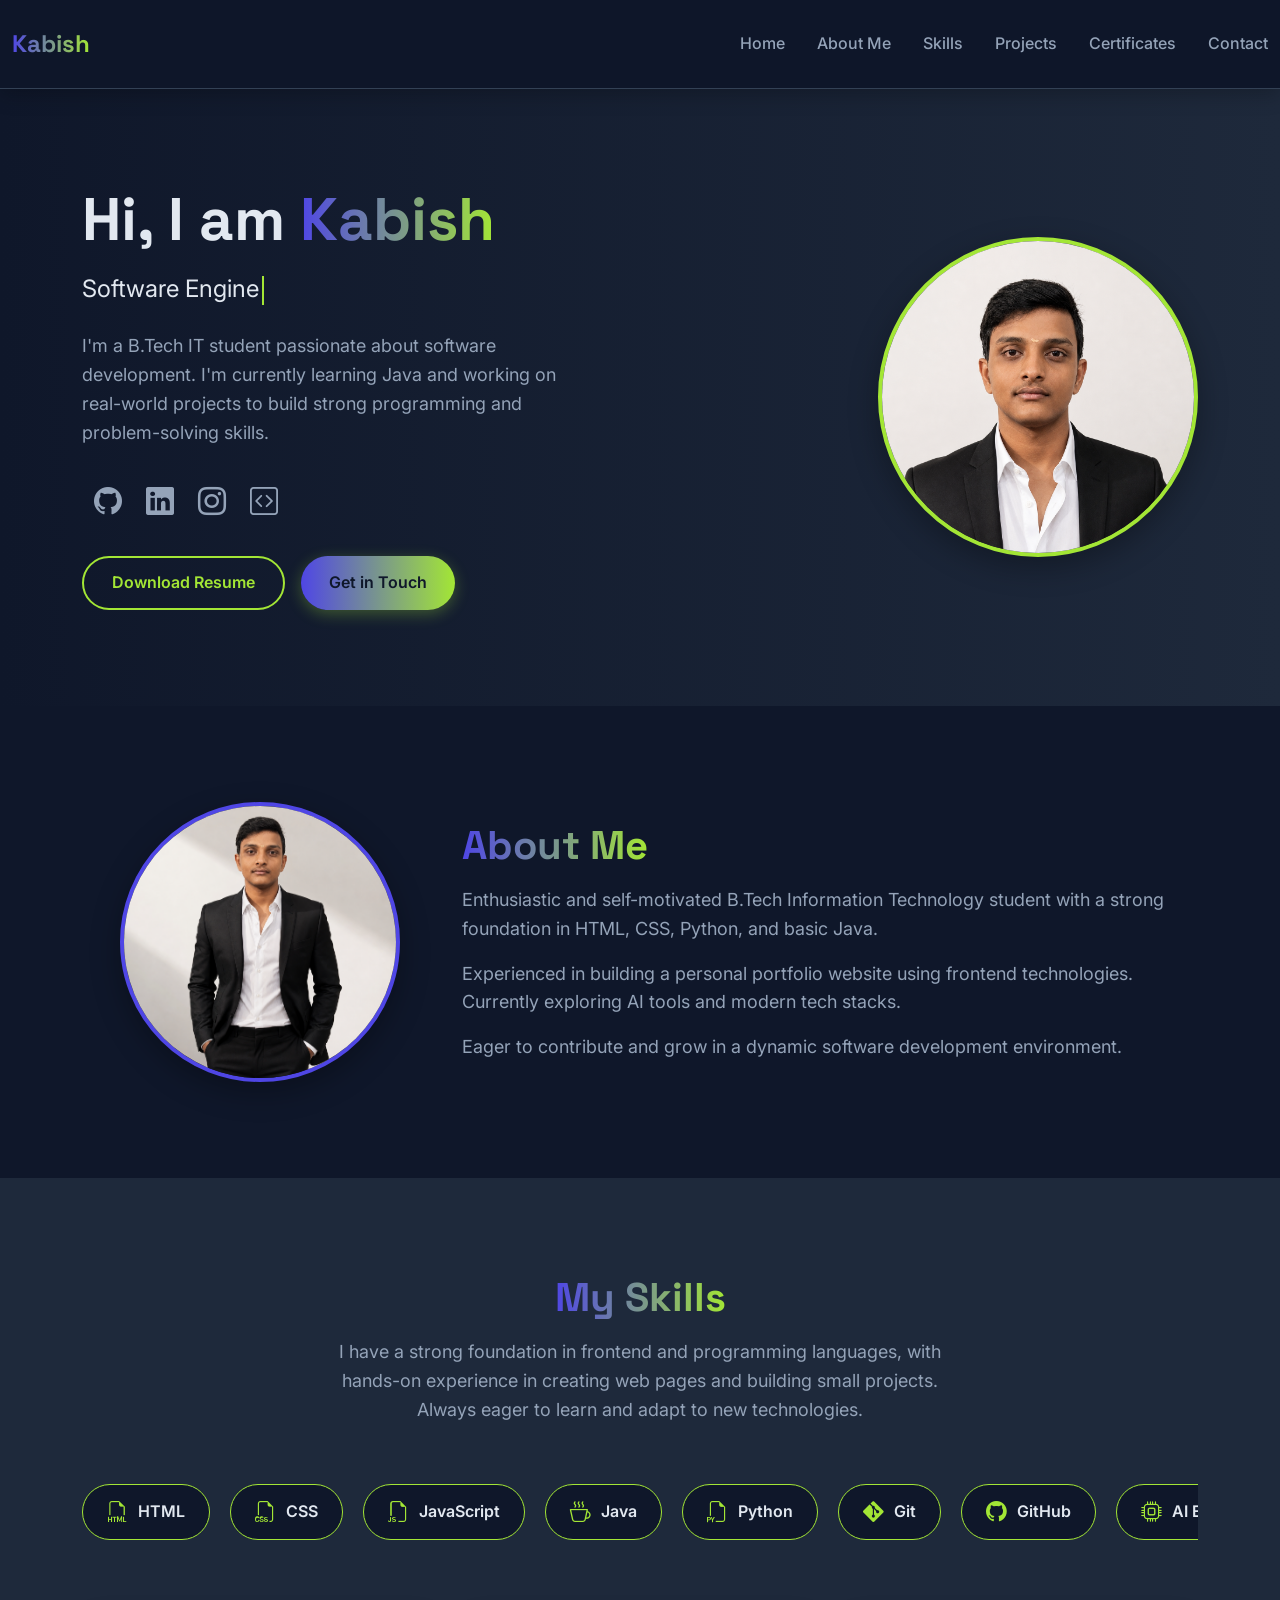
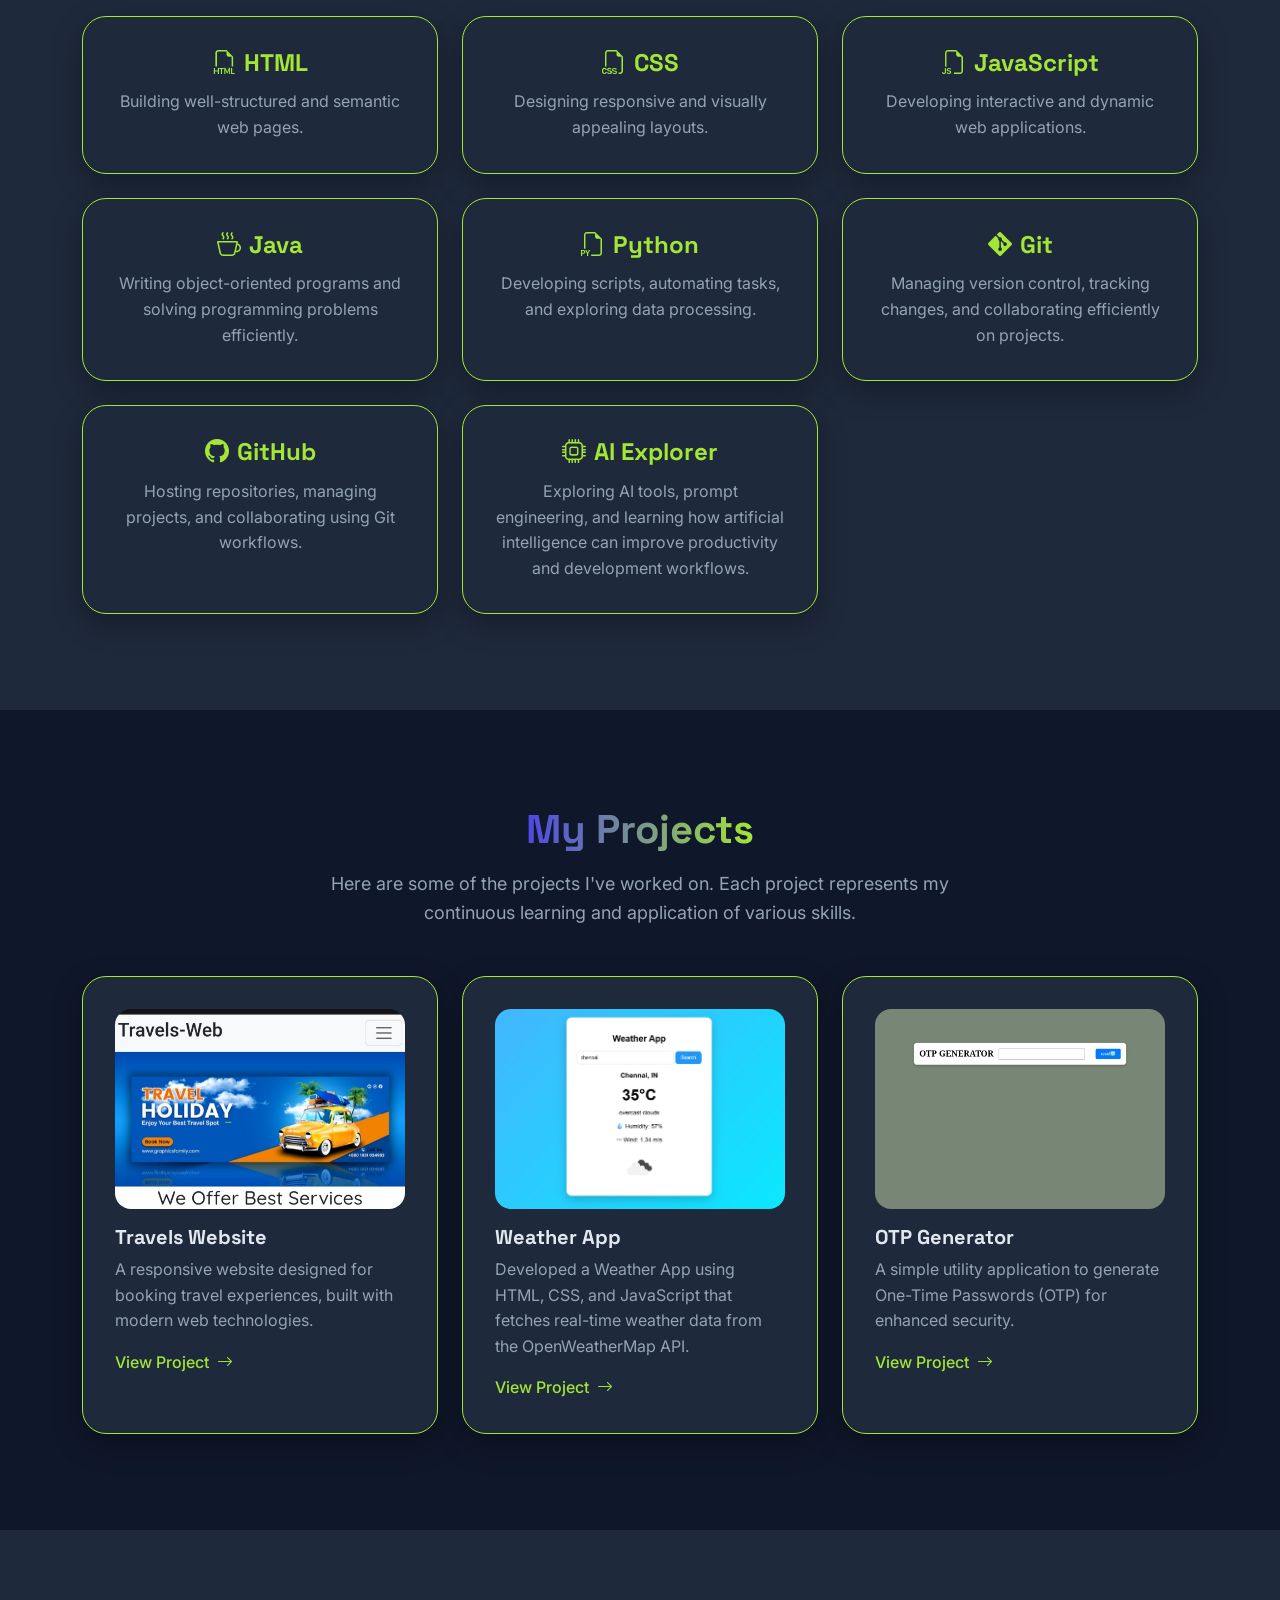
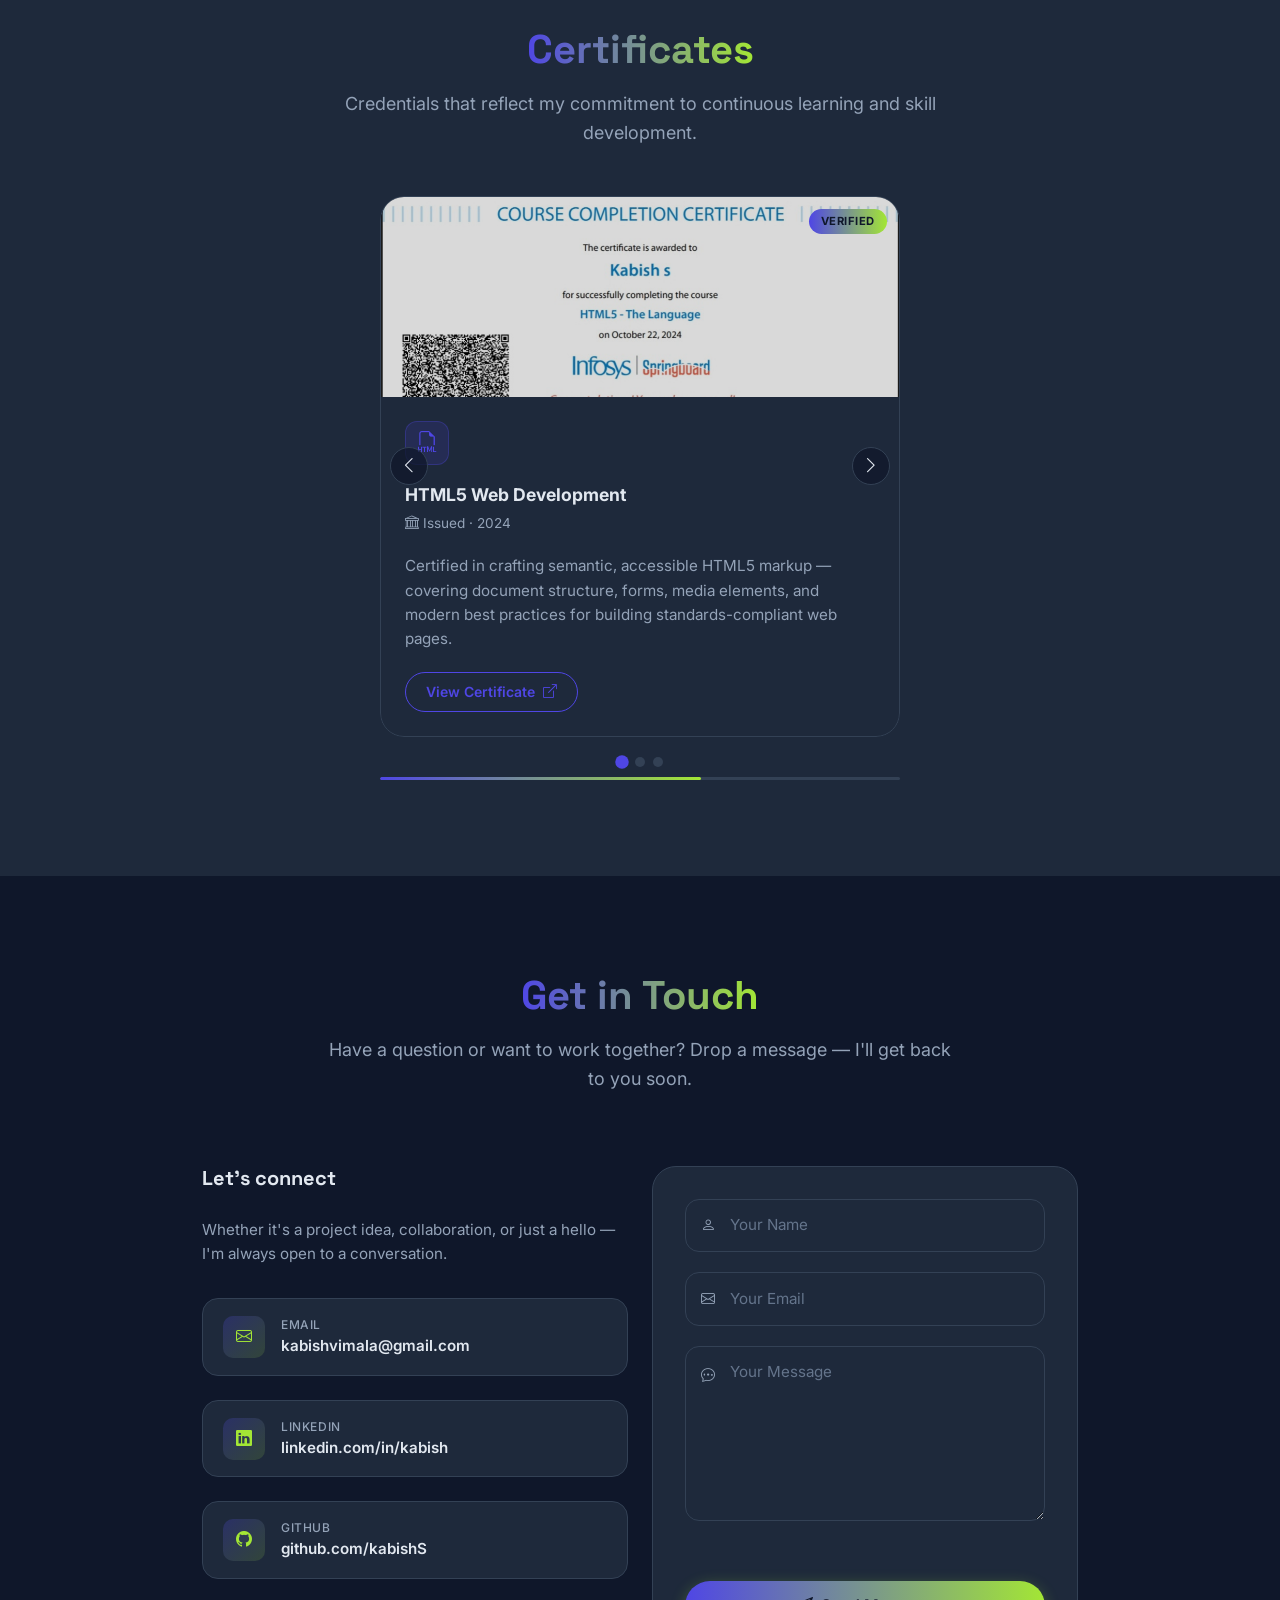
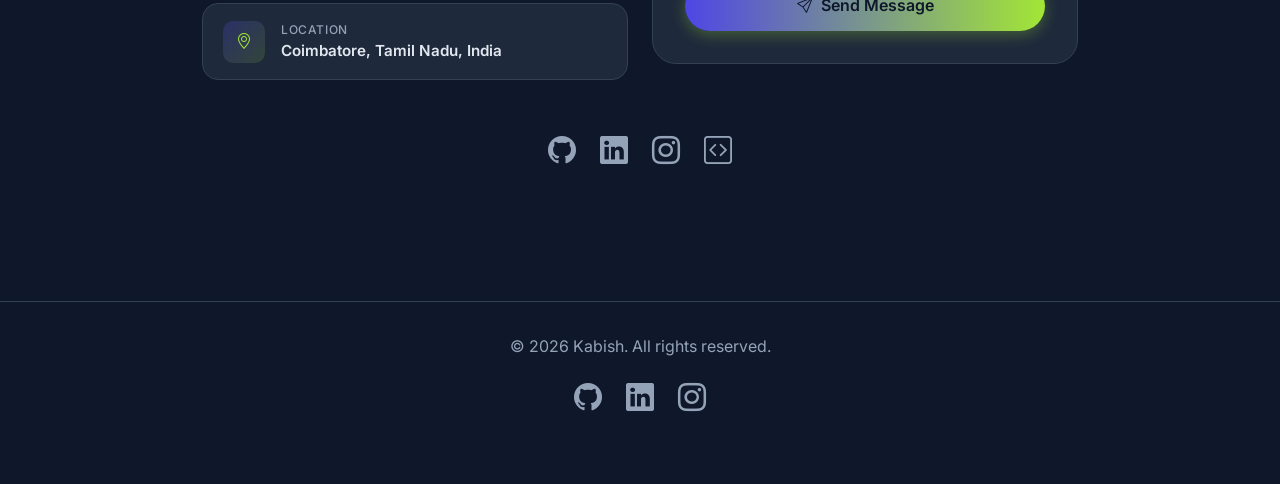
==== index.html @ 68c08d81 "Update fmt.Println message from 'Hello' to 'Goodbye'" ====
<!DOCTYPE html>
<html lang="en">
<head>
    <meta charset="UTF-8">
    <meta name="viewport" content="width=device-width, initial-scale=1.0">
    <link rel="icon" type="image/png" href="images/profileicon.png">

    <!-- Preconnect for performance -->
    <link rel="preconnect" href="https://fonts.googleapis.com">
    <link rel="preconnect" href="https://fonts.gstatic.com" crossorigin>
    <link rel="preconnect" href="https://cdn.jsdelivr.net">

    <title>Kabish S | Java Full Stack Developer | Portfolio</title>

    <meta name="title" content="Kabish S | Java Full Stack Developer | Portfolio">
    <meta name="description" content="Java Full Stack Developer skilled in HTML, CSS, JavaScript, Java, Spring Boot, Python, MySQL, Git, GitHub, AI tools, and Manual Testing. Explore my portfolio, projects, and skills.">
    <meta name="keywords" content="Kabish, Kabish S, Kabish Portfolio, Java Full Stack Developer, Frontend Developer, Java Developer, Spring Boot, Python, HTML, CSS, JavaScript, MySQL, Git, GitHub, Manual Testing, AI Tools, Web Developer, Software Developer, Portfolio, VSB College, B.Tech Information Technology">
    <meta name="author" content="Kabish S">
    <meta name="robots" content="index, follow">
    <meta name="theme-color" content="#0F172A">

    <link rel="canonical" href="https://kabishs.github.io/Kabish/">

    <meta property="og:type" content="website">
    <meta property="og:url" content="https://kabishs.github.io/Kabish/">
    <meta property="og:title" content="Kabish S | Java Full Stack Developer | Portfolio">
    <meta property="og:description" content="Java Full Stack Developer skilled in HTML, CSS, JavaScript, Java, Spring Boot, Python, MySQL, Git, GitHub, AI tools, and Manual Testing. Explore my portfolio, projects, and skills.">
    <meta property="og:site_name" content="Kabish Portfolio">

    <meta name="twitter:card" content="summary_large_image">
    <meta name="twitter:title" content="Kabish S | Java Full Stack Developer | Portfolio">
    <meta name="twitter:description" content="Java Full Stack Developer skilled in HTML, CSS, JavaScript, Java, Spring Boot, Python, MySQL, Git, GitHub, AI tools, and Manual Testing.">

    <script type="application/ld+json">
    {
      "@context": "https://schema.org",
      "@type": "Person",
      "name": "Kabish S",
      "url": "https://kabishs.github.io/Kabish/",
      "jobTitle": "Java Full Stack Developer",
      "description": "Java Full Stack Developer, Frontend Developer, Manual QA Tester and AI Enthusiast.",
      "image": "https://kabishs.github.io/Kabish/images/profileicon.png",
      "sameAs": [
        "https://github.com/kabishS",
        "https://www.linkedin.com/in/kabish/",
        "https://leetcode.com/u/kabish10/",
        "https://www.instagram.com/itz._.kabish"
      ]
    }
    </script>

    <!-- Bootstrap CSS (grid + utilities only, no JS bundle needed) -->
    <link href="https://cdn.jsdelivr.net/npm/bootstrap@5.3.8/dist/css/bootstrap.min.css" rel="stylesheet">
    <!-- Bootstrap Icons: non-blocking, icons aren't needed for first paint -->
    <link rel="stylesheet" href="https://cdn.jsdelivr.net/npm/bootstrap-icons@1.11.3/font/bootstrap-icons.min.css"
          media="print" onload="this.media='all'">
    <noscript>
        <link rel="stylesheet" href="https://cdn.jsdelivr.net/npm/bootstrap-icons@1.11.3/font/bootstrap-icons.min.css">
    </noscript>
    <!-- Site styles (loaded first, before fonts, so layout/paint isn't blocked on font CSS) -->
    <link rel="stylesheet" href="CSS/style.css">

    <!-- Fonts: loaded non-blocking. The stylesheet downloads in the
         background (media="print" makes browsers treat it as low priority
         and non-render-blocking) then swaps to "all" once loaded. -->
    <link rel="stylesheet"
          href="https://fonts.googleapis.com/css2?family=Inter:wght@300;400;500;600;700&family=Space+Grotesk:wght@400;500;700&display=swap"
          media="print" onload="this.media='all'">
    <noscript>
        <link rel="stylesheet" href="https://fonts.googleapis.com/css2?family=Inter:wght@300;400;500;600;700&family=Space+Grotesk:wght@400;500;700&display=swap">
    </noscript>
</head>
<body class="scroll-smooth">
    <a href="#main-content" class="skip-link">Skip to main content</a>

    <div class="triangle-bg" aria-hidden="true">
        <svg class="tri" style="left:5%;width:14px;animation-duration:7s;animation-delay:0s"     viewBox="0 0 14 12"><polygon points="7,0 14,12 0,12" fill="#4F46E5"/></svg>
        <svg class="tri" style="left:12%;width:10px;animation-duration:9s;animation-delay:1.2s"  viewBox="0 0 14 12"><polygon points="7,0 14,12 0,12" fill="#A3E635"/></svg>
        <svg class="tri" style="left:22%;width:12px;animation-duration:6.5s;animation-delay:0.5s" viewBox="0 0 14 12"><polygon points="7,0 14,12 0,12" fill="#4F46E5"/></svg>
        <svg class="tri" style="left:35%;width:8px;animation-duration:8s;animation-delay:2s"     viewBox="0 0 14 12"><polygon points="7,0 14,12 0,12" fill="#A3E635"/></svg>
        <svg class="tri" style="left:48%;width:14px;animation-duration:7.5s;animation-delay:3.5s" viewBox="0 0 14 12"><polygon points="7,0 14,12 0,12" fill="#818CF8"/></svg>
        <svg class="tri" style="left:58%;width:10px;animation-duration:10s;animation-delay:0.8s"  viewBox="0 0 14 12"><polygon points="7,0 14,12 0,12" fill="#A3E635"/></svg>
        <svg class="tri" style="left:68%;width:8px;animation-duration:6s;animation-delay:1.8s"   viewBox="0 0 14 12"><polygon points="7,0 14,12 0,12" fill="#4F46E5"/></svg>
        <svg class="tri" style="left:78%;width:12px;animation-duration:8.5s;animation-delay:2.5s" viewBox="0 0 14 12"><polygon points="7,0 14,12 0,12" fill="#84CC16"/></svg>
        <svg class="tri" style="left:88%;width:9px;animation-duration:7.2s;animation-delay:4s"   viewBox="0 0 14 12"><polygon points="7,0 14,12 0,12" fill="#4F46E5"/></svg>
        <svg class="tri" style="left:95%;width:11px;animation-duration:9.5s;animation-delay:1s"  viewBox="0 0 14 12"><polygon points="7,0 14,12 0,12" fill="#A3E635"/></svg>
    </div>

    <!-- Header / Navbar -->
    <header class="site-header">
        <nav class="navbar navbar-expand-md" aria-label="Main navigation">
            <div class="container nav-container">
                <a href="#hero" class="navbar-brand gradient-text" aria-label="Home - Creative Portfolio">Kabish</a>

                <button id="mobile-menu-button" class="nav-toggle" type="button" aria-label="Open navigation menu" aria-expanded="false" aria-controls="main-nav">
                    <span class="nav-toggle-bar"></span>
                    <span class="nav-toggle-bar"></span>
                    <span class="nav-toggle-bar"></span>
                </button>

                <button id="mobile-menu-close" class="nav-close" type="button" aria-label="Close navigation menu" aria-controls="main-nav">&times;</button>

                <ul id="main-nav" class="nav-list">
                    <li><a href="#hero"         class="nav-link">Home</a></li>
                    <li><a href="#about"        class="nav-link">About Me</a></li>
                    <li><a href="#skills"       class="nav-link">Skills</a></li>
                    <li><a href="#work"         class="nav-link">Projects</a></li>
                    <li><a href="#certificates" class="nav-link">Certificates</a></li>
                    <li><a href="#contact"      class="nav-link">Contact</a></li>
                </ul>
            </div>
        </nav>
    </header>

    <main id="main-content">

        <!-- Hero Section -->
        <section id="hero" class="hero-section">
            <div class="container">
                <div class="row align-items-center gy-5">
                    <div class="col-12 col-md-6 text-center text-md-start fade-in">
                        <h1 class="hero-title">
                            Hi, I am <span class="gradient-text">Kabish</span>
                        </h1>
                        <p class="hero-role">
                            <span id="role-text"></span><span class="typewriter-cursor"></span>
                        </p>
                        <p class="hero-desc">
                            I'm a B.Tech IT student passionate about software development. I'm currently learning Java and working on real-world projects to build strong programming and problem-solving skills.
                        </p>
                        <div class="hero-social-icons justify-content-center justify-content-md-start">
                            <a href="https://github.com/kabishS"              target="_blank" rel="noopener" aria-label="GitHub Profile"    class="social-icon"><i class="bi bi-github"></i></a>
                            <a href="https://www.linkedin.com/in/kabish/"    target="_blank" rel="noopener" aria-label="LinkedIn Profile"  class="social-icon"><i class="bi bi-linkedin"></i></a>
                            <a href="https://www.instagram.com/itz._.kabish"  target="_blank" rel="noopener" aria-label="Instagram Profile" class="social-icon"><i class="bi bi-instagram"></i></a>
                            <a href="https://leetcode.com/u/kabish10/"        target="_blank" rel="noopener" aria-label="LeetCode Profile"  class="social-icon"><i class="bi bi-code-square"></i></a>
                        </div>
                        <div class="hero-cta-row justify-content-center justify-content-md-start">
                            <a href="./pdf/Kabish_Resume.pdf" download class="btn-secondary">Download Resume</a>
                            <a href="#contact" class="btn-primary">Get in Touch</a>
                        </div>
                    </div>
                    <div class="col-12 col-md-6 d-flex justify-content-center justify-content-md-end fade-in">
                        <img src="images/kabish.png" alt="Kabish Software Developer" width="320" height="320" class="hero-img">
                    </div>
                </div>
            </div>
        </section>

        <!-- About Me Section -->
        <section id="about" class="section-block bg-primary-bg">
            <div class="container">
                <div class="row align-items-center gy-5">
                    <div class="col-12 col-md-4 d-flex justify-content-center fade-in">
                        <img src="images/kabishphoto.png" alt="Kabish - About Me" width="280" height="280" loading="lazy" class="about-img">
                    </div>
                    <div class="col-12 col-md-8 text-center text-md-start fade-in">
                        <h2 class="section-title gradient-text">About Me</h2>
                        <p class="body-text">
                            Enthusiastic and self-motivated B.Tech Information Technology student with a strong foundation in HTML, CSS, Python, and basic Java.
                        </p>
                        <p class="body-text">
                            Experienced in building a personal portfolio website using frontend technologies. Currently exploring AI tools and modern tech stacks.
                        </p>
                        <p class="body-text mb-0">
                            Eager to contribute and grow in a dynamic software development environment.
                        </p>
                    </div>
                </div>
            </div>
        </section>

        <!-- Skills Section -->
        <section id="skills" class="section-block bg-secondary-bg overflow-hidden">
            <div class="container text-center">
                <h2 class="section-title gradient-text fade-in">My Skills</h2>
                <p class="section-lead fade-in">
                    I have a strong foundation in frontend and programming languages, with hands-on experience in creating web pages and building small projects. Always eager to learn and adapt to new technologies.
                </p>

                <!-- Marquee -->
                <div class="marquee-wrap fade-in">
                    <div class="marquee-inner">
                        <div class="skill-pill"><i class="bi bi-filetype-html"></i><span>HTML</span></div>
                        <div class="skill-pill"><i class="bi bi-filetype-css"></i><span>CSS</span></div>
                        <div class="skill-pill"><i class="bi bi-filetype-js"></i><span>JavaScript</span></div>
                        <div class="skill-pill"><i class="bi bi-cup-hot"></i><span>Java</span></div>
                        <div class="skill-pill"><i class="bi bi-filetype-py"></i><span>Python</span></div>
                        <div class="skill-pill"><i class="bi bi-git"></i><span>Git</span></div>
                        <div class="skill-pill"><i class="bi bi-github"></i><span>GitHub</span></div>
                        <div class="skill-pill"><i class="bi bi-cpu"></i><span>AI Explorer</span></div>
                        <div class="skill-pill"><i class="bi bi-filetype-html"></i><span>HTML</span></div>
                        <div class="skill-pill"><i class="bi bi-filetype-css"></i><span>CSS</span></div>
                        <div class="skill-pill"><i class="bi bi-filetype-js"></i><span>JavaScript</span></div>
                        <div class="skill-pill"><i class="bi bi-cup-hot"></i><span>Java</span></div>
                        <div class="skill-pill"><i class="bi bi-filetype-py"></i><span>Python</span></div>
                        <div class="skill-pill"><i class="bi bi-git"></i><span>Git</span></div>
                        <div class="skill-pill"><i class="bi bi-github"></i><span>GitHub</span></div>
                        <div class="skill-pill"><i class="bi bi-cpu"></i><span>AI Explorer</span></div>
                    </div>
                </div>

                <!-- Skill Cards Grid -->
                <div class="row g-4">
                    <div class="col-12 col-md-6 col-lg-4 fade-in">
                        <div class="card-block">
                            <h3 class="card-title"><i class="bi bi-filetype-html me-2"></i>HTML</h3>
                            <p class="card-text">Building well-structured and semantic web pages.</p>
                        </div>
                    </div>
                    <div class="col-12 col-md-6 col-lg-4 fade-in">
                        <div class="card-block">
                            <h3 class="card-title"><i class="bi bi-filetype-css me-2"></i>CSS</h3>
                            <p class="card-text">Designing responsive and visually appealing layouts.</p>
                        </div>
                    </div>
                    <div class="col-12 col-md-6 col-lg-4 fade-in">
                        <div class="card-block">
                            <h3 class="card-title"><i class="bi bi-filetype-js me-2"></i>JavaScript</h3>
                            <p class="card-text">Developing interactive and dynamic web applications.</p>
                        </div>
                    </div>
                    <div class="col-12 col-md-6 col-lg-4 fade-in">
                        <div class="card-block">
                            <h3 class="card-title"><i class="bi bi-cup-hot me-2"></i>Java</h3>
                            <p class="card-text">Writing object-oriented programs and solving programming problems efficiently.</p>
                        </div>
                    </div>
                    <div class="col-12 col-md-6 col-lg-4 fade-in">
                        <div class="card-block">
                            <h3 class="card-title"><i class="bi bi-filetype-py me-2"></i>Python</h3>
                            <p class="card-text">Developing scripts, automating tasks, and exploring data processing.</p>
                        </div>
                    </div>
                    <div class="col-12 col-md-6 col-lg-4 fade-in">
                        <div class="card-block">
                            <h3 class="card-title"><i class="bi bi-git me-2"></i>Git</h3>
                            <p class="card-text">Managing version control, tracking changes, and collaborating efficiently on projects.</p>
                        </div>
                    </div>
                    <div class="col-12 col-md-6 col-lg-4 fade-in">
                        <div class="card-block">
                            <h3 class="card-title"><i class="bi bi-github me-2"></i>GitHub</h3>
                            <p class="card-text">Hosting repositories, managing projects, and collaborating using Git workflows.</p>
                        </div>
                    </div>
                    <div class="col-12 col-md-6 col-lg-4 fade-in">
                        <div class="card-block">
                            <h3 class="card-title"><i class="bi bi-cpu me-2"></i>AI Explorer</h3>
                            <p class="card-text">Exploring AI tools, prompt engineering, and learning how artificial intelligence can improve productivity and development workflows.</p>
                        </div>
                    </div>
                </div>
            </div>
        </section>

        <!-- Projects Section -->
        <section id="work" class="section-block bg-primary-bg">
            <div class="container text-center">
                <h2 class="section-title gradient-text fade-in">My Projects</h2>
                <p class="section-lead fade-in">
                    Here are some of the projects I've worked on. Each project represents my continuous learning and application of various skills.
                </p>
                <div class="row g-4">
                    <div class="col-12 col-md-6 col-lg-4 fade-in">
                        <div class="card-block project-card">
                            <img src="images/project1.jpg" alt="Travels Website" width="400" height="220" loading="lazy" class="project-img">
                            <h3 class="project-title">Travels Website</h3>
                            <p class="card-text">A responsive website designed for booking travel experiences, built with modern web technologies.</p>
                            <a href="https://kabishs.github.io/Travels-Web/" target="_blank" rel="noopener" class="project-link">
                                View Project <i class="bi bi-arrow-right project-link-arrow"></i>
                            </a>
                        </div>
                    </div>
                    <div class="col-12 col-md-6 col-lg-4 fade-in">
                        <div class="card-block project-card">
                            <img src="images/project2.png" alt="Emoji App" width="400" height="220" loading="lazy" class="project-img">
                            <h3 class="project-title">Weather App</h3>
                            <p class="card-text">Developed a Weather App using HTML, CSS, and JavaScript that fetches real-time weather data from the OpenWeatherMap API.</p>
                            <a href="https://kabishs.github.io/Weather-App/" target="_blank" rel="noopener" class="project-link">
                                View Project <i class="bi bi-arrow-right project-link-arrow"></i>
                            </a>
                        </div>
                    </div>
                    <div class="col-12 col-md-6 col-lg-4 fade-in">
                        <div class="card-block project-card">
                            <img src="images/project3.jpg" alt="OTP Generator" width="400" height="220" loading="lazy" class="project-img">
                            <h3 class="project-title">OTP Generator</h3>
                            <p class="card-text">A simple utility application to generate One-Time Passwords (OTP) for enhanced security.</p>
                            <a href="https://kabishs.github.io/OTP/" target="_blank" rel="noopener" class="project-link">
                                View Project <i class="bi bi-arrow-right project-link-arrow"></i>
                            </a>
                        </div>
                    </div>
                </div>
            </div>
        </section>

        <!-- CERTIFICATES SECTION — Carousel -->
        <section id="certificates" class="section-block bg-secondary-bg">
            <div class="container text-center">
                <h2 class="section-title gradient-text fade-in">Certificates</h2>
                <p class="section-lead fade-in">
                    Credentials that reflect my commitment to continuous learning and skill development.
                </p>

                <div class="cert-carousel-wrap fade-in">
                    <div class="cert-carousel-track" id="certTrack">

                        <div class="cert-carousel-slide">
                            <div class="cert-card">
                                <div class="cert-img-wrap">
                                    <img src="images/HTML5.jpeg" alt="HTML5 Certificate" width="520" height="200" loading="lazy">
                                    <span class="cert-badge">Verified</span>
                                </div>
                                <div class="cert-body text-start">
                                    <div class="cert-icon-wrap"><i class="bi bi-filetype-html"></i></div>
                                    <p class="cert-title">HTML5 Web Development</p>
                                    <p class="cert-issuer"><i class="bi bi-bank me-1"></i> Issued · 2024</p>
                                    <p class="cert-desc">
                                        Certified in crafting semantic, accessible HTML5 markup — covering document structure, forms, media elements, and modern best practices for building standards-compliant web pages.
                                    </p>
                                    <button class="cert-view-btn" data-cert-img="images/HTML5.jpeg" data-cert-title="HTML5 Web Development">
                                        View Certificate <i class="bi bi-box-arrow-up-right"></i>
                                    </button>
                                </div>
                            </div>
                        </div>

                        <div class="cert-carousel-slide">
                            <div class="cert-card">
                                <div class="cert-img-wrap">
                                    <img src="images/AI_PROMPT_ENGINEERING.jpeg" alt="AI Prompt Engineering Certificate" width="520" height="200" loading="lazy">
                                    <span class="cert-badge">Verified</span>
                                </div>
                                <div class="cert-body text-start">
                                    <div class="cert-icon-wrap"><i class="bi bi-cpu"></i></div>
                                    <p class="cert-title">AI Prompt Engineering</p>
                                    <p class="cert-issuer"><i class="bi bi-bank me-1"></i> Issued · 2025</p>
                                    <p class="cert-desc">
                                        Demonstrated proficiency in designing effective prompts for large language models — including chain-of-thought techniques, context optimization, and leveraging AI tools to boost development productivity.
                                    </p>
                                    <button class="cert-view-btn" data-cert-img="images/AI_PROMPT_ENGINEERING.jpeg" data-cert-title="AI Prompt Engineering">
                                        View Certificate <i class="bi bi-box-arrow-up-right"></i>
                                    </button>
                                </div>
                            </div>
                        </div>

                        <div class="cert-carousel-slide">
                            <div class="cert-card">
                                <div class="cert-img-wrap">
                                    <img src="images/JAVA.jpeg" alt="Java Certificate" width="520" height="200" loading="lazy">
                                    <span class="cert-badge">Verified</span>
                                </div>
                                <div class="cert-body text-start">
                                    <div class="cert-icon-wrap"><i class="bi bi-cup-hot"></i></div>
                                    <p class="cert-title">Java Programming</p>
                                    <p class="cert-issuer"><i class="bi bi-bank me-1"></i> Issued · 2025</p>
                                    <p class="cert-desc">
                                        Validated expertise in core Java programming — encompassing object-oriented principles, data structures, exception handling, and writing clean, maintainable code for real-world applications.
                                    </p>
                                    <button class="cert-view-btn" data-cert-img="images/JAVA.jpeg" data-cert-title="Java Programming">
                                        View Certificate <i class="bi bi-box-arrow-up-right"></i>
                                    </button>
                                </div>
                            </div>
                        </div>

                    </div>

                    <button class="cert-arrow cert-arrow-left" id="certPrev" aria-label="Previous certificate"><i class="bi bi-chevron-left"></i></button>
                    <button class="cert-arrow cert-arrow-right" id="certNext" aria-label="Next certificate"><i class="bi bi-chevron-right"></i></button>
                </div>

                <div class="cert-dots" id="certDots">
                    <span class="cert-dot active" data-idx="0"></span>
                    <span class="cert-dot"        data-idx="1"></span>
                    <span class="cert-dot"        data-idx="2"></span>
                </div>

                <div class="cert-progress-bar">
                    <div class="cert-progress-fill" id="certProgress"></div>
                </div>

            </div>
        </section>

        <!-- Certificate Modal -->
        <div id="cert-modal" class="modal" role="dialog" aria-modal="true" aria-labelledby="cert-modal-title">
            <div class="modal-content">
                <button class="modal-close" id="certModalClose" aria-label="Close certificate viewer">&times;</button>
                <h3 id="cert-modal-title" class="modal-title gradient-text"></h3>
                <img id="cert-modal-img" src="" alt="Certificate" class="cert-modal-img" loading="lazy">
            </div>
        </div>

        <!-- Contact Section -->
        <section id="contact" class="section-block bg-primary-bg">
            <div class="container">
                <div class="text-center mb-5 fade-in">
                    <h2 class="section-title gradient-text">Get in Touch</h2>
                    <p class="section-lead mx-auto">
                        Have a question or want to work together? Drop a message — I'll get back to you soon.
                    </p>
                </div>

                <div class="row g-4 contact-wrapper fade-in">
                    <!-- Left: info panel -->
                    <div class="col-12 col-md-6">
                        <div class="contact-info-panel">
                            <h3 class="contact-info-heading">Let's connect</h3>
                            <p class="contact-info-sub">Whether it's a project idea, collaboration, or just a hello — I'm always open to a conversation.</p>

                            <a href="mailto:kabishvimala@gmail.com" class="contact-info-item">
                                <div class="contact-info-icon"><i class="bi bi-envelope"></i></div>
                                <div>
                                    <div class="contact-info-label">Email</div>
                                    <div class="contact-info-value">kabishvimala@gmail.com</div>
                                </div>
                            </a>

                            <a href="https://www.linkedin.com/in/kabish/" target="_blank" rel="noopener" class="contact-info-item">
                                <div class="contact-info-icon"><i class="bi bi-linkedin"></i></div>
                                <div>
                                    <div class="contact-info-label">LinkedIn</div>
                                    <div class="contact-info-value">linkedin.com/in/kabish</div>
                                </div>
                            </a>

                            <a href="https://github.com/kabishS" target="_blank" rel="noopener" class="contact-info-item">
                                <div class="contact-info-icon"><i class="bi bi-github"></i></div>
                                <div>
                                    <div class="contact-info-label">GitHub</div>
                                    <div class="contact-info-value">github.com/kabishS</div>
                                </div>
                            </a>

                            <a href="https://www.google.com/maps/search/Coimbatore,+Tamil+Nadu,+India" target="_blank" rel="noopener" class="contact-info-item">
                                <div class="contact-info-icon"><i class="bi bi-geo-alt"></i></div>
                                <div>
                                    <div class="contact-info-label">Location</div>
                                    <div class="contact-info-value">Coimbatore, Tamil Nadu, India</div>
                                </div>
                            </a>
                        </div>
                    </div>

                    <!-- Right: form -->
                    <div class="col-12 col-md-6">
                        <form id="contactForm" class="contact-form-panel">
                            <input type="hidden" name="access_key" value="2aaa8990-bab1-471f-a27c-6f111c12d0f8">

                            <div class="field-group">
                                <input type="text" id="name" name="name" placeholder="Your Name" required>
                                <span class="field-icon"><i class="bi bi-person"></i></span>
                            </div>

                            <div class="field-group">
                                <input type="email" id="email" name="email" placeholder="Your Email" required>
                                <span class="field-icon"><i class="bi bi-envelope"></i></span>
                            </div>

                            <div class="field-group textarea-group">
                                <textarea id="message" name="message" rows="6" placeholder="Your Message" required class="contact-textarea"></textarea>
                                <span class="textarea-icon"><i class="bi bi-chat-dots"></i></span>
                            </div>

                            <div id="form-message" class="form-status"></div>
                            <button type="submit" class="btn-primary btn-block">
                                <i class="bi bi-send"></i> Send Message
                            </button>
                        </form>
                    </div>
                </div>

                <!-- Social icons -->
                <div class="hero-social-icons justify-content-center mt-5">
                    <a href="https://github.com/kabishS"             target="_blank" rel="noopener" aria-label="GitHub Profile"    class="social-icon"><i class="bi bi-github"></i></a>
                    <a href="https://www.linkedin.com/in/kabish/"   target="_blank" rel="noopener" aria-label="LinkedIn Profile"  class="social-icon"><i class="bi bi-linkedin"></i></a>
                    <a href="https://www.instagram.com/itz._.kabish" target="_blank" rel="noopener" aria-label="Instagram Profile" class="social-icon"><i class="bi bi-instagram"></i></a>
                    <a href="https://leetcode.com/u/kabish10/"       target="_blank" rel="noopener" aria-label="LeetCode Profile"  class="social-icon"><i class="bi bi-code-square"></i></a>
                </div>
            </div>
        </section>

    </main>

    <!-- Footer -->
    <footer class="site-footer">
        <div class="container text-center">
            <p>&copy; <span id="current-year"></span> Kabish. All rights reserved.</p>
            <div class="hero-social-icons justify-content-center mt-3">
                <a href="https://github.com/kabishS"              target="_blank" rel="noopener" aria-label="GitHub Profile"    class="social-icon"><i class="bi bi-github"></i></a>
                <a href="https://www.linkedin.com/in/kabish/"    target="_blank" rel="noopener" aria-label="LinkedIn Profile"  class="social-icon"><i class="bi bi-linkedin"></i></a>
                <a href="https://www.instagram.com/itz._.kabish/" target="_blank" rel="noopener" aria-label="Instagram Profile" class="social-icon"><i class="bi bi-instagram"></i></a>
            </div>
        </div>
    </footer>

    <script src="JS/script.js" defer></script>
</body>
</html>
---- CSS/style.css ----
:root {
    --primary-bg: #0F172A;
    --secondary-bg: #1E293B;
    --accent-indigo: #4F46E5;
    --accent-lime: #A3E635;
    --text-color: #E2E8F0;
    --text-secondary: #94A3B8;
    --border-color: #334155;
    --header-height: 72px;
}

/* ── Base ── */
* { box-sizing: border-box; }

body {
    font-family: 'Inter', sans-serif;
    background-color: var(--primary-bg);
    color: var(--text-color);
    line-height: 1.6;
    -webkit-font-smoothing: antialiased;
    -moz-osx-font-smoothing: grayscale;
    overflow-x: hidden;
    margin: 0;
}

h1, h2, h3, h4, h5, h6 {
    font-family: 'Space Grotesk', sans-serif;
    color: var(--text-color);
    font-weight: 700;
    margin: 0;
}

p { margin: 0; }

a { text-decoration: none; }

img { max-width: 100%; display: block; }

.scroll-smooth { scroll-behavior: smooth; }

.skip-link {
    position: absolute;
    left: -999px;
    top: auto;
    background: var(--accent-lime);
    color: var(--primary-bg);
    padding: 0.75rem 1.25rem;
    border-radius: 0.5rem;
    z-index: 2000;
    font-weight: 600;
}
.skip-link:focus {
    left: 1rem;
    top: 1rem;
}

/* ── Floating Triangles ── */
.triangle-bg {
    position: fixed;
    top: 0; left: 0;
    width: 100%; height: 100%;
    pointer-events: none;
    z-index: 0;
    overflow: hidden;
}
.tri {
    position: absolute;
    bottom: -40px;
    opacity: 0;
    animation: floatUp linear infinite;
}
@keyframes floatUp {
    0%   { transform: translateY(0) rotate(0deg);   opacity: 0; }
    10%  { opacity: 0.6; }
    90%  { opacity: 0.3; }
    100% { transform: translateY(-110vh) rotate(360deg); opacity: 0; }
}
@media (prefers-reduced-motion: reduce) {
    .tri { animation: none; display: none; }
}

/* ── Utility ── */
.gradient-text {
    background: linear-gradient(to right, var(--accent-indigo), var(--accent-lime));
    -webkit-background-clip: text;
    background-clip: text;
    -webkit-text-fill-color: transparent;
    display: inline-block;
}

.section-block { padding: 4rem 0; position: relative; z-index: 1; }
@media (min-width: 768px) { .section-block { padding: 6rem 0; } }

.bg-primary-bg   { background-color: var(--primary-bg); }
.bg-secondary-bg { background-color: var(--secondary-bg); }

.section-title { font-size: 1.875rem; margin-bottom: 1rem; }
@media (min-width: 768px) { .section-title { font-size: 2.5rem; } }

.section-lead {
    font-size: 1.125rem;
    color: var(--text-secondary);
    max-width: 640px;
    margin: 0 auto 3rem;
}

.body-text {
    font-size: 1.125rem;
    color: var(--text-secondary);
    margin-bottom: 1rem;
}

/* ── Buttons ── */
.btn-primary {
    background: linear-gradient(to right, var(--accent-indigo), var(--accent-lime));
    color: var(--primary-bg);
    padding: 0.75rem 1.75rem;
    border-radius: 9999px;
    font-weight: 600;
    border: none;
    display: inline-flex;
    align-items: center;
    justify-content: center;
    gap: 0.5rem;
    cursor: pointer;
    transition: all 0.3s ease;
    box-shadow: 0 4px 15px rgba(163, 230, 53, 0.3);
}
.btn-primary:hover {
    opacity: 0.9;
    box-shadow: 0 6px 20px rgba(163, 230, 53, 0.4);
    transform: translateY(-2px);
    color: var(--primary-bg);
}
.btn-primary.btn-block { width: 100%; }

.btn-secondary {
    background: none;
    border: 2px solid var(--accent-lime);
    color: var(--accent-lime);
    padding: 0.75rem 1.75rem;
    border-radius: 9999px;
    font-weight: 600;
    display: inline-flex;
    align-items: center;
    justify-content: center;
    transition: all 0.3s ease;
}
.btn-secondary:hover {
    background-color: rgba(163, 230, 53, 0.1);
    transform: translateY(-2px);
    box-shadow: 0 4px 15px rgba(163, 230, 53, 0.2);
    color: var(--accent-lime);
}

/* ── Header / Navbar ── */
.site-header {
    position: sticky;
    top: 0;
    z-index: 50;
    background-color: rgba(15, 23, 42, 0.95);
    backdrop-filter: blur(6px);
    box-shadow: 0 4px 20px rgba(0,0,0,0.25);
    border-bottom: 1px solid var(--border-color);
}

.nav-container {
    height: var(--header-height);
    display: flex;
    align-items: center;
    justify-content: space-between;
    max-width: 1280px;
}

.navbar-brand {
    font-size: 1.5rem;
    font-weight: 700;
    font-family: 'Space Grotesk', sans-serif;
}

.nav-list {
    list-style: none;
    margin: 0;
    padding: 0;
    display: flex;
    align-items: center;
    gap: 2rem;
}

.nav-link {
    color: var(--text-secondary);
    font-weight: 500;
    transition: color 0.3s ease;
}
.nav-link:hover, .nav-link.active {
    color: var(--accent-lime);
}

/* Hamburger button */
.nav-toggle {
    display: none;
    flex-direction: column;
    justify-content: center;
    gap: 5px;
    width: 44px;
    height: 44px;
    background: none;
    border: none;
    border-radius: 0.5rem;
    cursor: pointer;
    padding: 0;
    z-index: 60;
}
.nav-toggle:focus-visible {
    outline: 2px solid var(--accent-lime);
    outline-offset: 2px;
}
.nav-toggle-bar {
    display: block;
    width: 26px;
    height: 2px;
    margin: 0 auto;
    background-color: var(--text-color);
    border-radius: 2px;
    transition: transform 0.3s ease, opacity 0.3s ease;
}
.nav-toggle.is-open .nav-toggle-bar:nth-child(1) {
    transform: translateY(7px) rotate(45deg);
}
.nav-toggle.is-open .nav-toggle-bar:nth-child(2) {
    opacity: 0;
}
.nav-toggle.is-open .nav-toggle-bar:nth-child(3) {
    transform: translateY(-7px) rotate(-45deg);
}

/* Fixed close (X) button — only visible/positioned in the mobile overlay */
.nav-close {
    display: none;
}

/* ── Responsive Navbar (mobile) — full-screen overlay ── */
@media (max-width: 767.98px) {
    .nav-toggle { display: flex; }

    /* Full-screen fixed overlay covering the entire viewport */
    .nav-list {
        position: fixed;
        top: 0;
        left: 0;
        width: 100%;
        height: 100vh;
        background-color: #0F172A; /* matches --primary-bg theme color */
        list-style: none;
        margin: 0;
        padding: 0;
        z-index: 9999;

        display: flex;
        flex-direction: column;
        align-items: center;
        justify-content: center;
        gap: 2.25rem;

        /* Closed state: fully removed from layout and non-interactive,
           so it can never overlap or block clicks on the hero section. */
        visibility: hidden;
        opacity: 0;
        transform: translateY(-12px);
        transition: opacity 0.3s ease, transform 0.3s ease, visibility 0.3s ease;
    }

    /* Open state: smooth fade + slide-in */
    .nav-list.is-open {
        visibility: visible;
        opacity: 1;
        transform: translateY(0);
    }

    .nav-list li { width: 100%; text-align: center; }
    .nav-link {
        font-size: 1.5rem;
        font-weight: 700;
        display: block;
        padding: 0.5rem 0;
    }

    /* Close (X) button, fixed to the top-right corner of the screen.
       Visibility is toggled directly via JS adding/removing .is-open,
       in sync with the overlay itself. */
    .nav-close {
        display: block;
        position: fixed;
        top: 1.25rem;
        right: 1.5rem;
        width: 44px;
        height: 44px;
        background: none;
        border: none;
        color: var(--text-color);
        font-size: 2rem;
        line-height: 1;
        cursor: pointer;
        z-index: 10000; /* above the overlay itself */
        opacity: 0;
        visibility: hidden;
        pointer-events: none;
        transition: opacity 0.3s ease, visibility 0.3s ease;
    }
    .nav-close.is-open {
        opacity: 1;
        visibility: visible;
        pointer-events: auto;
    }
    .nav-close:focus-visible {
        outline: 2px solid var(--accent-lime);
        outline-offset: 2px;
    }

    /* Prevent body scrolling while the menu is open */
    body.menu-open {
        overflow: hidden;
    }
}

/* ── Hero ── */
.hero-section {
    padding: 4rem 0;
    background: linear-gradient(to right, var(--primary-bg), var(--secondary-bg));
}
@media (min-width: 768px) { .hero-section { padding: 6rem 0; } }

.hero-title {
    font-size: 2.25rem;
    line-height: 1.15;
    margin-bottom: 1rem;
}
@media (min-width: 768px) { .hero-title { font-size: 3.75rem; } }

.hero-role {
    font-size: 1.25rem;
    color: var(--text-color);
    margin-bottom: 1.5rem;
    min-height: 1.6em;
}
@media (min-width: 768px) { .hero-role { font-size: 1.5rem; } }

.hero-desc {
    font-size: 1.125rem;
    color: var(--text-secondary);
    margin-bottom: 2rem;
    max-width: 32rem;
}

.hero-social-icons {
    display: flex;
    flex-wrap: wrap;
    gap: 0;
    margin-bottom: 2rem;
}
.hero-social-icons .social-icon { font-size: 1.75rem; margin: 0 0.75rem; }

.hero-cta-row {
    display: flex;
    flex-wrap: wrap;
    gap: 1rem;
}

.hero-img, .about-img {
    width: 320px;
    height: 320px;
    border-radius: 50%;
    object-fit: cover;
    border: 4px solid var(--accent-lime);
    box-shadow: 0 10px 30px rgba(0,0,0,0.3);
}
.about-img { width: 280px; height: 280px; border-color: var(--accent-indigo); }
@media (max-width: 575.98px) {
    .hero-img { width: 240px; height: 240px; }
    .about-img { width: 220px; height: 220px; }
}

/* ── Card ── */
.card-block {
    background-color: var(--secondary-bg);
    border-radius: 1.5rem;
    padding: 2rem;
    box-shadow: 0 10px 30px rgba(0, 0, 0, 0.3);
    border: 1px solid var(--accent-lime);
    transition: transform 0.3s ease, box-shadow 0.3s ease, border-color 0.3s ease;
    height: 100%;
    text-align: center;
}
.card-block:hover {
    transform: translateY(-5px);
    box-shadow: 0 15px 40px rgba(163, 230, 53, 0.4);
    border-color: var(--accent-indigo);
}
.card-title {
    font-size: 1.5rem;
    color: var(--accent-lime);
    display: flex;
    align-items: center;
    justify-content: center;
    margin-bottom: 0.75rem;
}
.card-text {
    font-size: 1rem;
    color: var(--text-secondary);
}

/* ── Project Cards ── */
.project-card { text-align: left; }
.project-img {
    border-radius: 1rem;
    margin-bottom: 1rem;
    object-fit: cover;
    width: 100%;
    height: 200px;
}
.project-title {
    font-size: 1.25rem;
    margin-bottom: 0.5rem;
    color: var(--text-color);
}
.project-card .card-text { margin-bottom: 1rem; }
.project-link {
    display: inline-flex;
    align-items: center;
    color: var(--accent-lime);
    font-weight: 500;
}
.project-link:hover { color: var(--accent-indigo); }
.project-link-arrow { margin-left: 0.5rem; transition: transform 0.3s ease; }
.project-link:hover .project-link-arrow { transform: translateX(4px); }

/* ── Marquee ── */
.marquee-wrap { overflow: hidden; padding: 0.75rem 0; margin-bottom: 4rem; }
.marquee-inner {
    display: flex;
    gap: 20px;
    width: max-content;
    animation: scrollLeft 18s linear infinite;
}
@keyframes scrollLeft {
    0%   { transform: translateX(0); }
    100% { transform: translateX(-50%); }
}
@media (prefers-reduced-motion: reduce) {
    .marquee-inner { animation: none; }
}
.skill-pill {
    display: flex;
    align-items: center;
    gap: 10px;
    background-color: var(--primary-bg);
    border: 1px solid var(--accent-lime);
    border-radius: 9999px;
    padding: 10px 24px;
    white-space: nowrap;
    transition: border-color 0.3s, box-shadow 0.3s;
}
.skill-pill:hover {
    border-color: var(--accent-indigo);
    box-shadow: 0 0 14px rgba(163, 230, 53, 0.25);
}
.skill-pill i { color: var(--accent-lime); font-size: 1.3rem; }
.skill-pill span { color: var(--text-color); font-weight: 600; font-size: 1rem; }

/* ── Certificate Cards ── */
.cert-card {
    background-color: var(--secondary-bg);
    border-radius: 1.5rem;
    overflow: hidden;
    border: 1px solid var(--border-color);
    transition: all 0.4s ease;
    position: relative;
}
.cert-card::before {
    content: '';
    position: absolute;
    top: 0; left: 0; right: 0;
    height: 4px;
    background: linear-gradient(to right, var(--accent-indigo), var(--accent-lime));
    opacity: 0;
    transition: opacity 0.3s ease;
}
.cert-card:hover::before { opacity: 1; }
.cert-card:hover {
    transform: translateY(-6px);
    box-shadow: 0 20px 50px rgba(79, 70, 229, 0.3);
    border-color: var(--accent-indigo);
}
.cert-img-wrap {
    position: relative;
    overflow: hidden;
    height: 200px;
    background: linear-gradient(135deg, #0F172A 0%, #1E293B 100%);
}
.cert-img-wrap img {
    width: 100%;
    height: 100%;
    object-fit: cover;
    transition: transform 0.5s ease, filter 0.3s ease;
    filter: brightness(0.85);
}
.cert-card:hover .cert-img-wrap img {
    transform: scale(1.06);
    filter: brightness(1);
}
.cert-badge {
    position: absolute;
    top: 12px; right: 12px;
    background: linear-gradient(to right, var(--accent-indigo), var(--accent-lime));
    color: var(--primary-bg);
    font-size: 0.7rem;
    font-weight: 700;
    padding: 4px 12px;
    border-radius: 9999px;
    text-transform: uppercase;
    letter-spacing: 0.05em;
}
.cert-body { padding: 1.5rem; }
.cert-icon-wrap {
    width: 44px; height: 44px;
    border-radius: 12px;
    background: rgba(79, 70, 229, 0.15);
    border: 1px solid rgba(79, 70, 229, 0.3);
    display: flex; align-items: center; justify-content: center;
    margin-bottom: 1rem;
    transition: background 0.3s ease;
}
.cert-card:hover .cert-icon-wrap {
    background: rgba(163, 230, 53, 0.15);
    border-color: rgba(163, 230, 53, 0.4);
}
.cert-icon-wrap i { font-size: 1.3rem; color: var(--accent-indigo); transition: color 0.3s ease; }
.cert-card:hover .cert-icon-wrap i { color: var(--accent-lime); }
.cert-title { font-size: 1.1rem; font-weight: 700; color: var(--text-color); margin-bottom: 0.25rem; }
.cert-issuer { font-size: 0.85rem; color: var(--text-secondary); margin-bottom: 1.25rem; display: flex; align-items: center; }
.cert-desc { color: var(--text-secondary); font-size: 0.95rem; margin-bottom: 1.25rem; }
.cert-view-btn {
    display: inline-flex;
    align-items: center;
    gap: 8px;
    background: none;
    border: 1.5px solid var(--accent-indigo);
    color: var(--accent-indigo);
    padding: 0.5rem 1.25rem;
    border-radius: 9999px;
    font-size: 0.875rem;
    font-weight: 600;
    cursor: pointer;
    transition: all 0.3s ease;
}
.cert-view-btn:hover {
    background: var(--accent-indigo);
    color: white;
    box-shadow: 0 4px 15px rgba(79, 70, 229, 0.4);
    transform: translateX(2px);
}
.cert-view-btn i { font-size: 0.85rem; transition: transform 0.3s ease; }
.cert-view-btn:hover i { transform: translateX(3px); }

/* ── Certificate Carousel ── */
.cert-carousel-wrap {
    position: relative;
    overflow: hidden;
    border-radius: 1.5rem;
    max-width: 520px;
    margin: 0 auto;
}
.cert-carousel-track {
    display: flex;
    transition: transform 0.6s cubic-bezier(0.4, 0, 0.2, 1);
}
.cert-carousel-slide { flex: 0 0 100%; }
.cert-arrow {
    position: absolute;
    top: 50%;
    transform: translateY(-50%);
    background: rgba(15, 23, 42, 0.75);
    border: 1px solid var(--border-color);
    color: var(--text-color);
    width: 38px; height: 38px;
    border-radius: 50%;
    display: flex; align-items: center; justify-content: center;
    cursor: pointer;
    font-size: 1.1rem;
    z-index: 10;
    transition: background 0.2s, border-color 0.2s;
}
.cert-arrow:hover { background: var(--accent-indigo); border-color: var(--accent-indigo); }
.cert-arrow-left  { left: 10px; }
.cert-arrow-right { right: 10px; }
.cert-dots { display: flex; justify-content: center; gap: 8px; margin-top: 1.25rem; }
.cert-dot {
    width: 10px; height: 10px;
    border-radius: 50%;
    background: var(--border-color);
    cursor: pointer;
    transition: background 0.3s, transform 0.3s;
    border: none;
    padding: 0;
}
.cert-dot.active { background: var(--accent-indigo); transform: scale(1.35); }
.cert-progress-bar {
    height: 3px;
    background: var(--border-color);
    border-radius: 3px;
    margin-top: 10px;
    overflow: hidden;
    max-width: 520px;
    margin-left: auto;
    margin-right: auto;
}
.cert-progress-fill {
    height: 100%;
    background: linear-gradient(to right, var(--accent-indigo), var(--accent-lime));
    border-radius: 3px;
    width: 0%;
    transition: width 0.1s linear;
}

/* ── Modal ── */
.modal {
    position: fixed;
    top: 0; left: 0;
    width: 100%; height: 100%;
    background-color: rgba(0, 0, 0, 0.85);
    display: flex;
    justify-content: center;
    align-items: center;
    z-index: 1000;
    opacity: 0;
    visibility: hidden;
    transition: opacity 0.3s ease, visibility 0.3s ease;
}
.modal.open { opacity: 1; visibility: visible; }
.modal-content {
    background-color: var(--primary-bg);
    border-radius: 1.5rem;
    max-width: 680px;
    width: 90%;
    max-height: 90%;
    overflow-y: auto;
    padding: 2.5rem;
    position: relative;
    box-shadow: 0 15px 40px rgba(0, 0, 0, 0.6);
    transform: scale(0.95);
    transition: transform 0.3s ease;
    border: 1px solid var(--border-color);
}
.modal.open .modal-content { transform: scale(1); }
.modal-title { font-size: 1.25rem; margin-bottom: 1rem; }
.modal-close {
    position: absolute;
    top: 1.5rem; right: 1.5rem;
    background: none;
    border: none;
    font-size: 1.8rem;
    color: var(--text-secondary);
    cursor: pointer;
    transition: color 0.2s ease;
    line-height: 1;
}
.modal-close:hover { color: var(--accent-lime); }
.cert-modal-img { width: 100%; border-radius: 1rem; border: 1px solid var(--border-color); }

/* ── Fade-in ── */
.fade-in {
    opacity: 0;
    transform: translateY(20px);
    transition: opacity 0.6s ease-out, transform 0.6s ease-out;
}
.fade-in.visible {
    opacity: 1;
    transform: translateY(0);
}
@media (prefers-reduced-motion: reduce) {
    .fade-in { opacity: 1; transform: none; transition: none; }
}

/* ── Social Icons ── */
.social-icon {
    color: var(--text-secondary);
    transition: color 0.3s ease, transform 0.3s ease;
    font-size: 1.5rem;
}
.social-icon:hover { color: var(--accent-lime); transform: translateY(-3px); }

/* ── Contact Form ── */
.contact-wrapper { max-width: 900px; margin: 0 auto; text-align: left; }
.contact-info-panel { display: flex; flex-direction: column; gap: 1.5rem; height: 100%; }
.contact-info-heading { font-size: 1.25rem; color: var(--text-color); margin-bottom: 0.25rem; }
.contact-info-sub { color: var(--text-secondary); font-size: 0.95rem; margin-bottom: 0.5rem; }
.contact-info-item {
    display: flex;
    align-items: center;
    gap: 1rem;
    padding: 1rem 1.25rem;
    background: var(--secondary-bg);
    border-radius: 1rem;
    border: 1px solid var(--border-color);
    transition: border-color 0.3s, transform 0.3s;
}
.contact-info-item:hover { border-color: var(--accent-lime); transform: translateX(4px); }
.contact-info-icon {
    width: 42px; height: 42px;
    border-radius: 10px;
    background: linear-gradient(135deg, rgba(79,70,229,0.25), rgba(163,230,53,0.15));
    display: flex; align-items: center; justify-content: center;
    flex-shrink: 0;
}
.contact-info-icon i { color: var(--accent-lime); font-size: 1rem; }
.contact-info-label { font-size: 0.75rem; color: var(--text-secondary); font-weight: 500; text-transform: uppercase; letter-spacing: 0.05em; }
.contact-info-value { font-size: 0.95rem; color: var(--text-color); font-weight: 600; }

.contact-form-panel {
    background: var(--secondary-bg);
    border: 1px solid var(--border-color);
    border-radius: 1.5rem;
    padding: 2rem;
}

.field-group { position: relative; margin-bottom: 1.25rem; }
.field-group .field-icon {
    position: absolute;
    left: 1rem; top: 50%;
    transform: translateY(-50%);
    color: var(--text-secondary);
    font-size: 0.9rem;
    pointer-events: none;
    transition: color 0.3s;
    z-index: 1;
}
.field-group.textarea-group .field-icon,
.textarea-icon {
    top: 1.1rem;
    transform: none;
}
.field-group input, .field-group textarea {
    width: 100%;
    background: var(--secondary-bg);
    border: 1px solid var(--border-color);
    color: var(--text-color);
    padding: 0.85rem 1rem 0.85rem 2.75rem;
    border-radius: 0.875rem;
    font-size: 0.95rem;
    transition: border-color 0.3s ease, box-shadow 0.3s ease;
    font-family: 'Inter', sans-serif;
}
.field-group input:focus, .field-group textarea:focus {
    outline: none;
    border-color: var(--accent-lime);
    box-shadow: 0 0 0 3px rgba(163, 230, 53, 0.15);
}
.contact-textarea { resize: vertical; }
.textarea-icon {
    position: absolute;
    left: 1rem;
    color: var(--text-secondary);
    pointer-events: none;
    font-size: 0.9rem;
}
::placeholder { color: #64748B; }

.form-status {
    text-align: center;
    font-size: 0.875rem;
    font-weight: 500;
    margin-bottom: 1rem;
    min-height: 1.2em;
}
.form-status.success { color: var(--accent-lime); }
.form-status.error { color: #EF4444; }
.form-status.pending { color: var(--text-secondary); }

/* ── Typewriter ── */
.typewriter-cursor {
    display: inline-block;
    width: 2px; height: 1.2em;
    background-color: var(--accent-lime);
    margin-left: 0.2rem;
    vertical-align: middle;
    animation: blink-caret 0.75s step-end infinite;
}
@keyframes blink-caret {
    from, to { background-color: transparent }
    50% { background-color: var(--accent-lime); }
}
@media (prefers-reduced-motion: reduce) {
    .typewriter-cursor { animation: none; background-color: var(--accent-lime); }
}

/* ── Footer ── */
.site-footer {
    background-color: var(--primary-bg);
    color: var(--text-secondary);
    padding: 2rem 0;
    text-align: center;
    border-top: 1px solid var(--border-color);
}
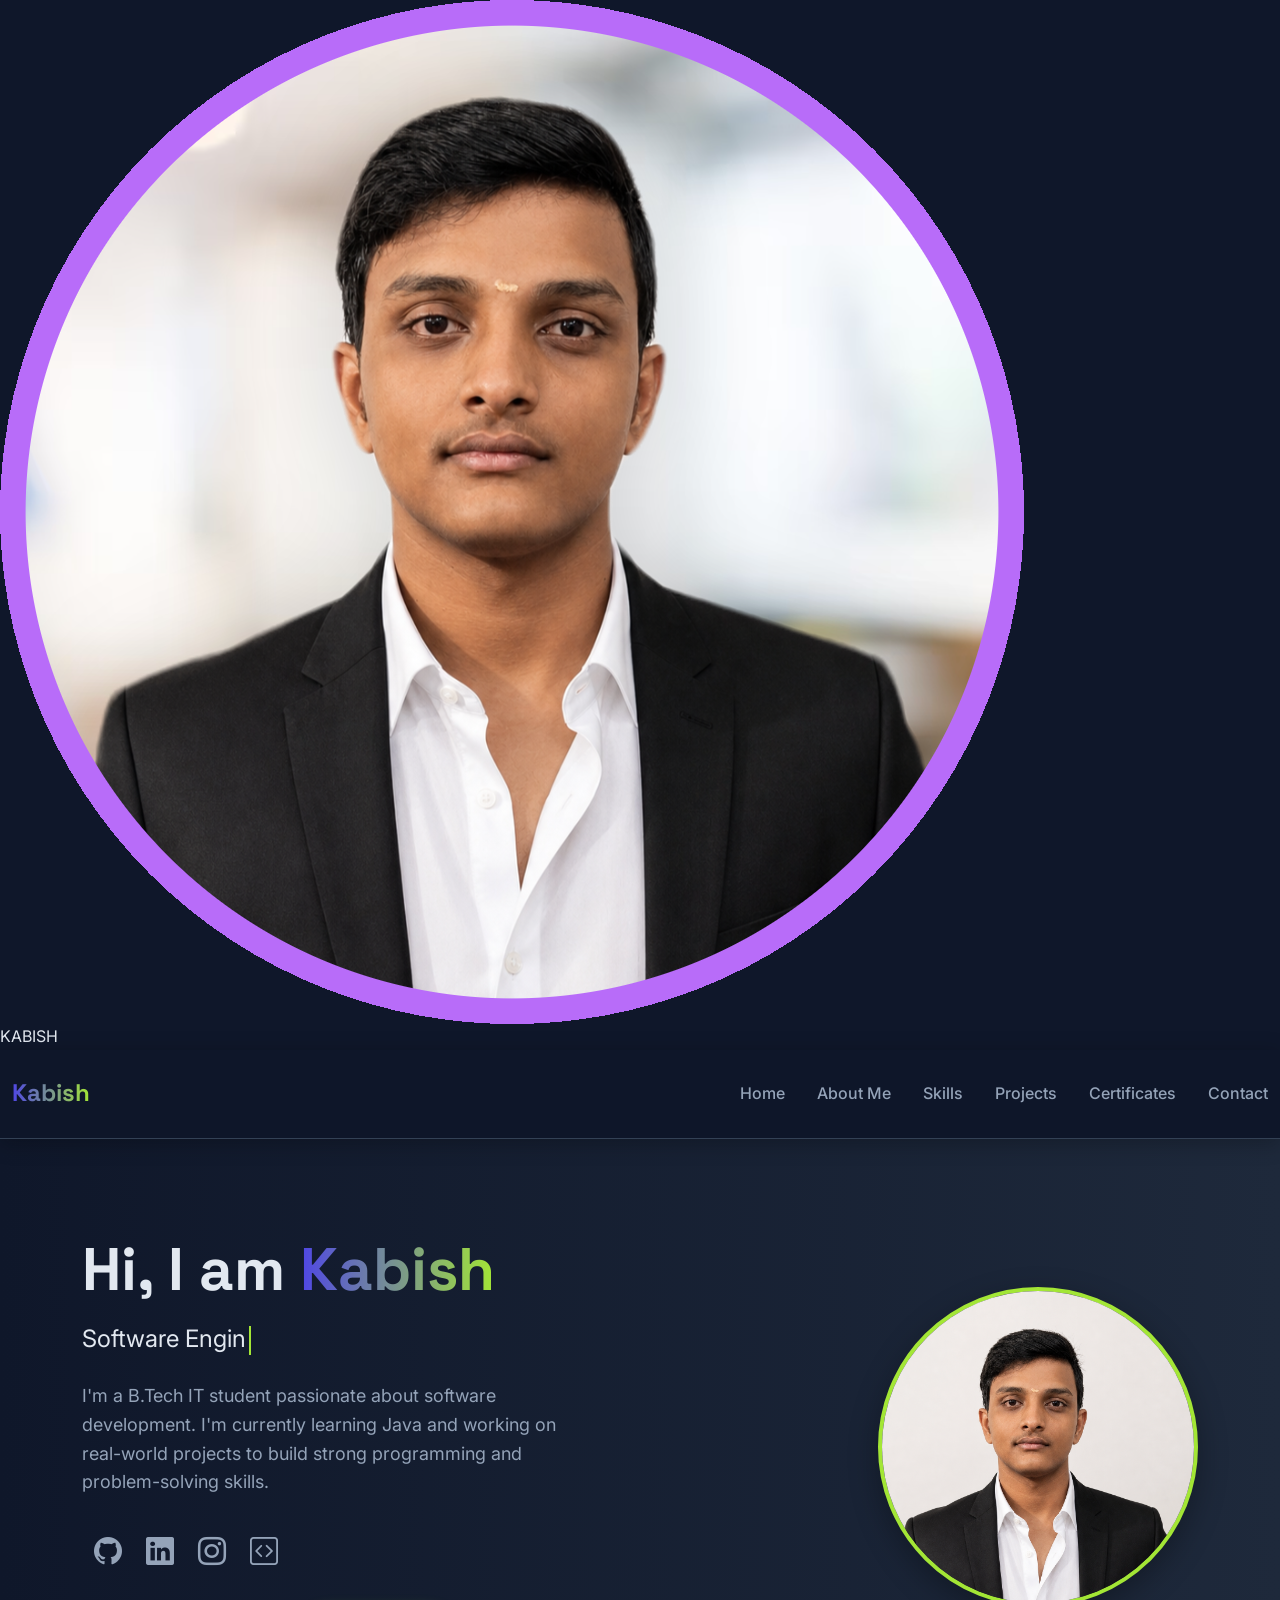
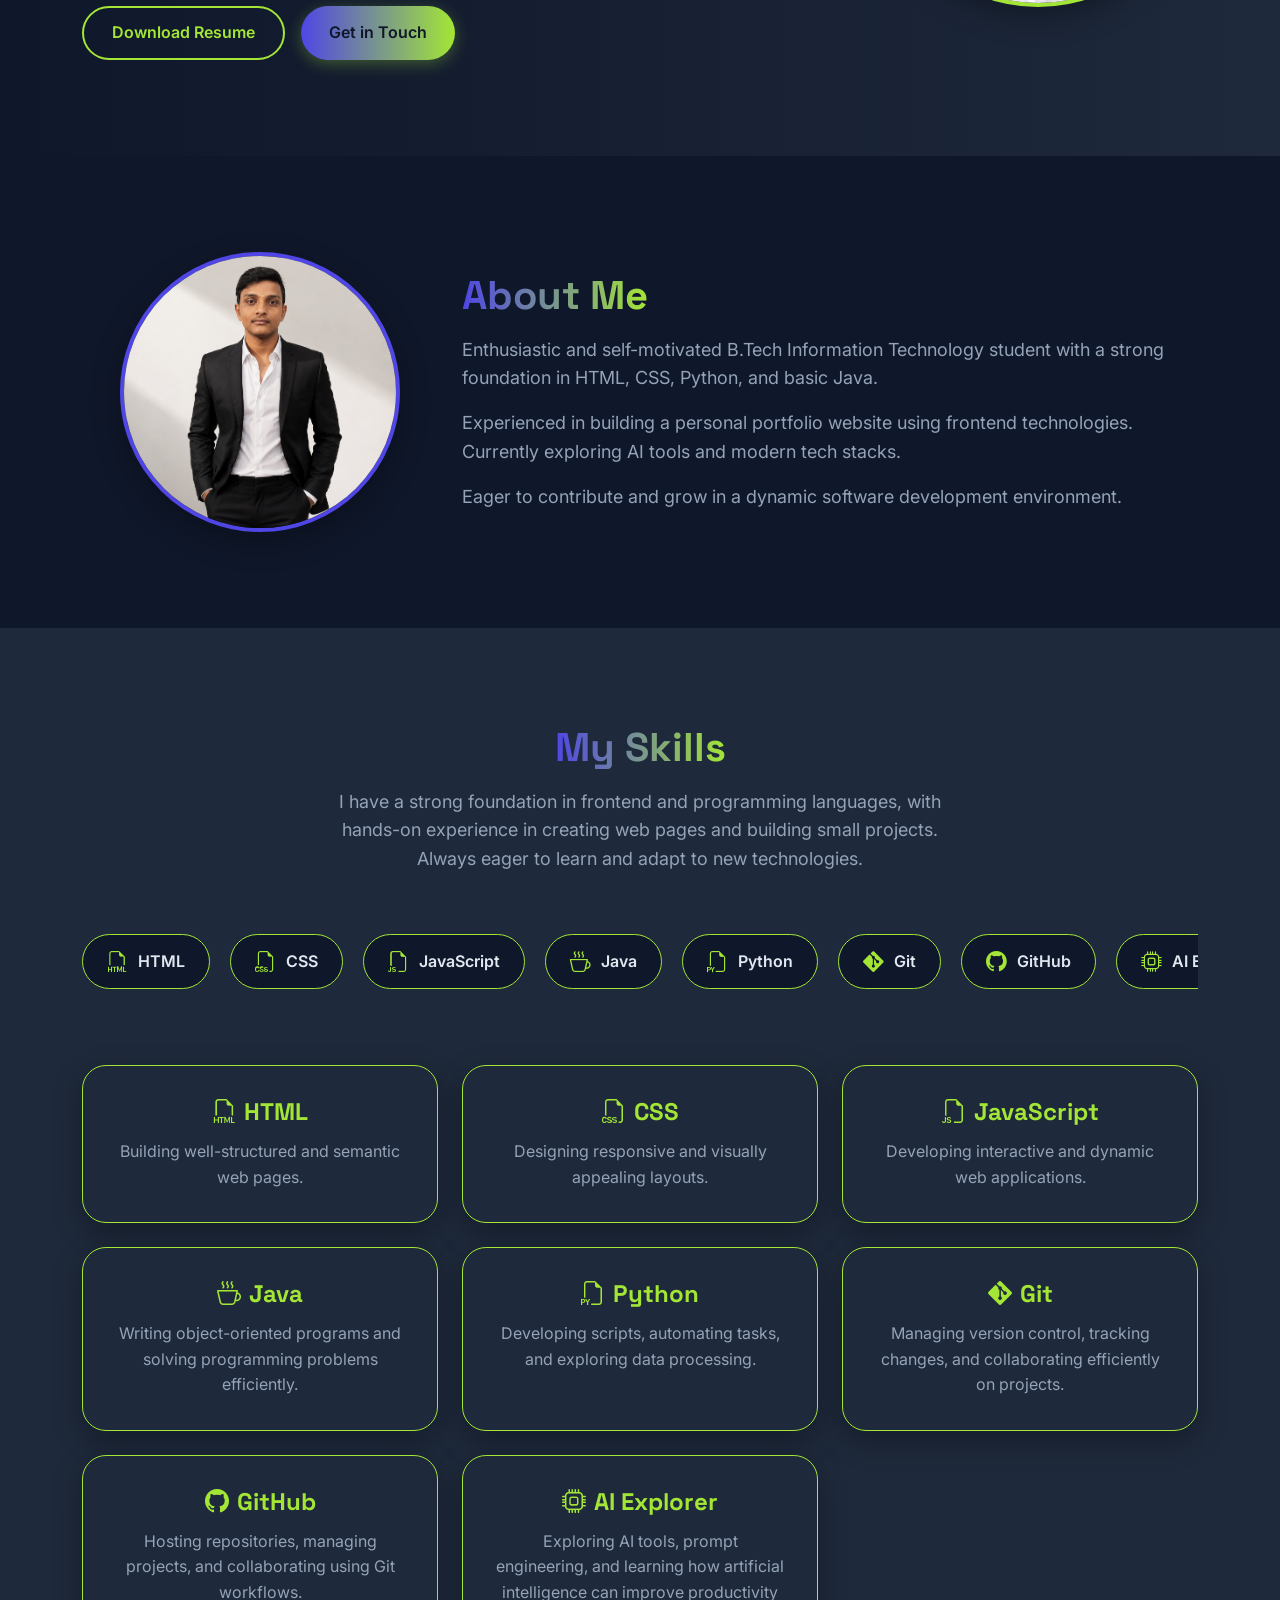
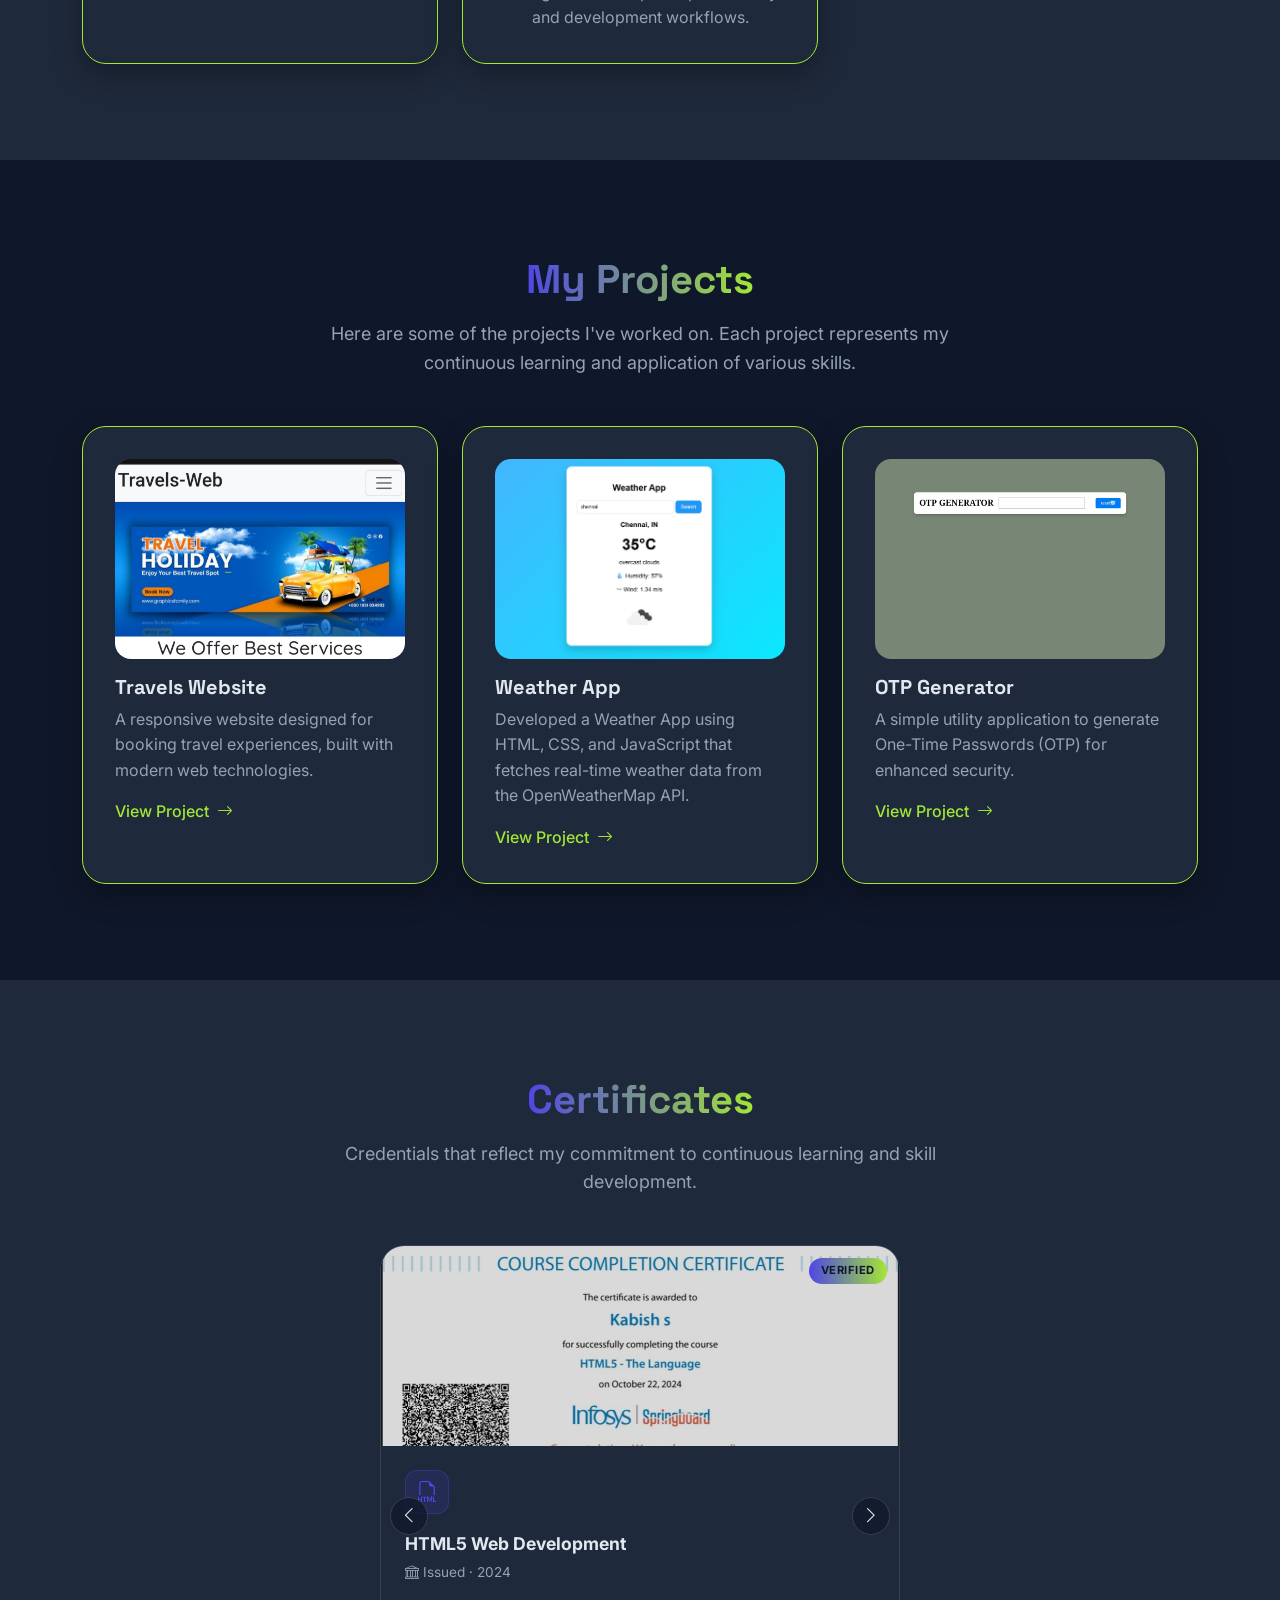
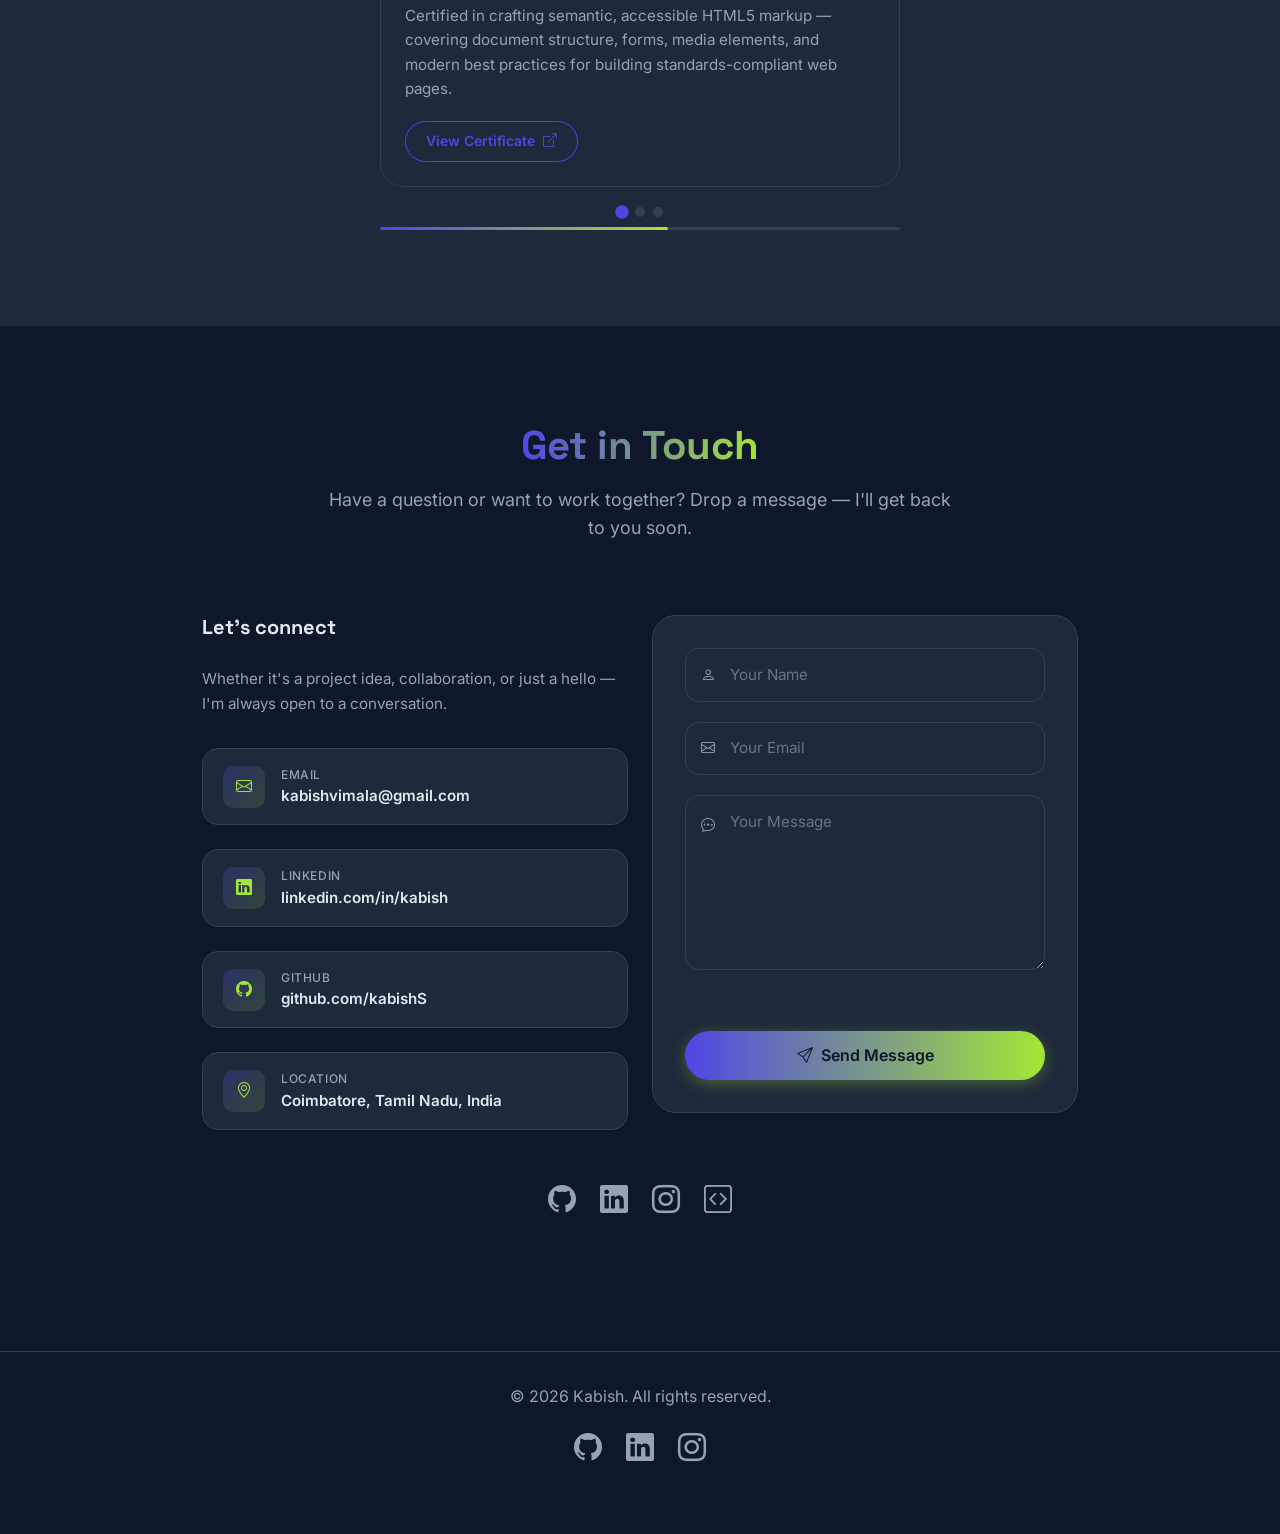
==== commit 5f499e6f: "Update fmt.Println message from 'Hello' to 'Goodbye'" ====
--- a/index.html
+++ b/index.html
@@ -71,6 +71,18 @@
     </noscript>
 </head>
 <body class="scroll-smooth">
+
+    <!-- Preloader -->
+    <div id="preloader" class="preloader">
+        <img src="images/profileicon.png" alt="Kabish" class="preloader-icon">
+        <div class="preloader-name">KABISH</div>
+        <div class="dots">
+            <span></span>
+            <span></span>
+            <span></span>
+        </div>
+    </div>
+
     <a href="#main-content" class="skip-link">Skip to main content</a>
 
     <div class="triangle-bg" aria-hidden="true">
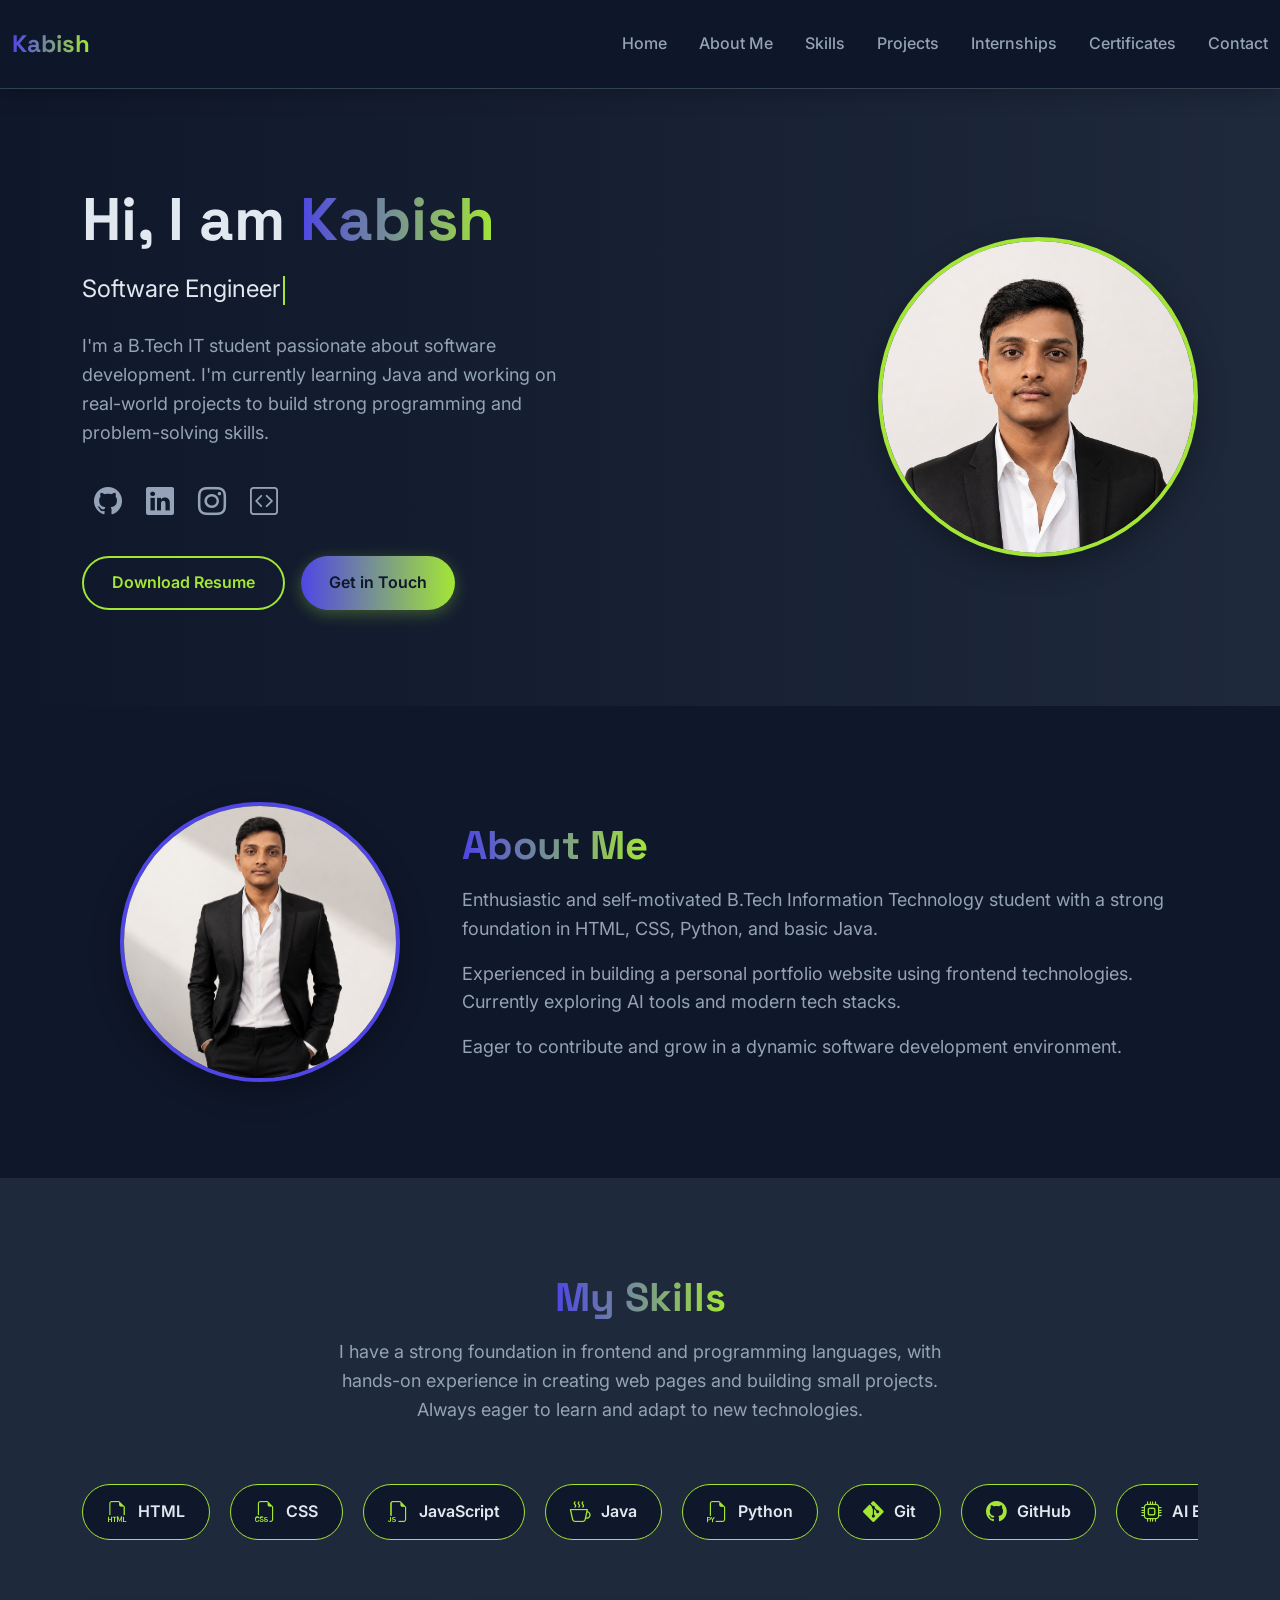
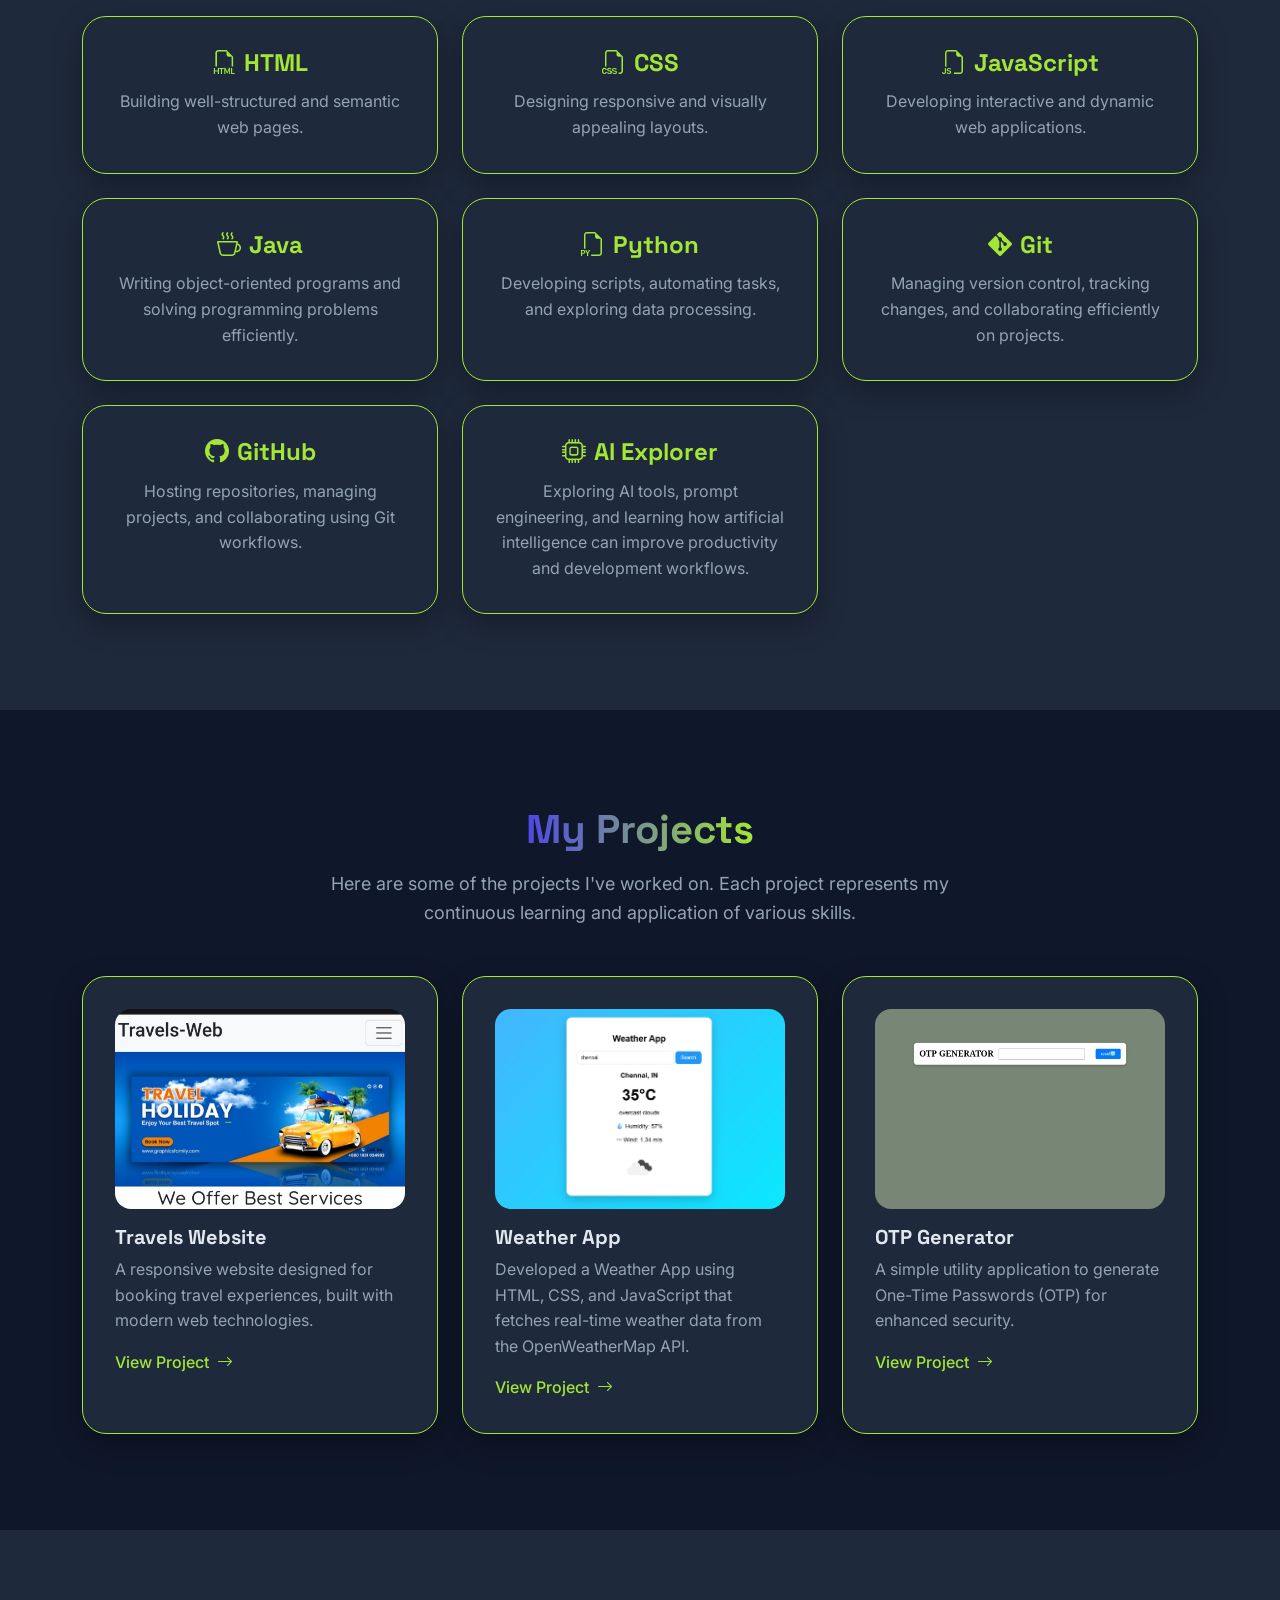
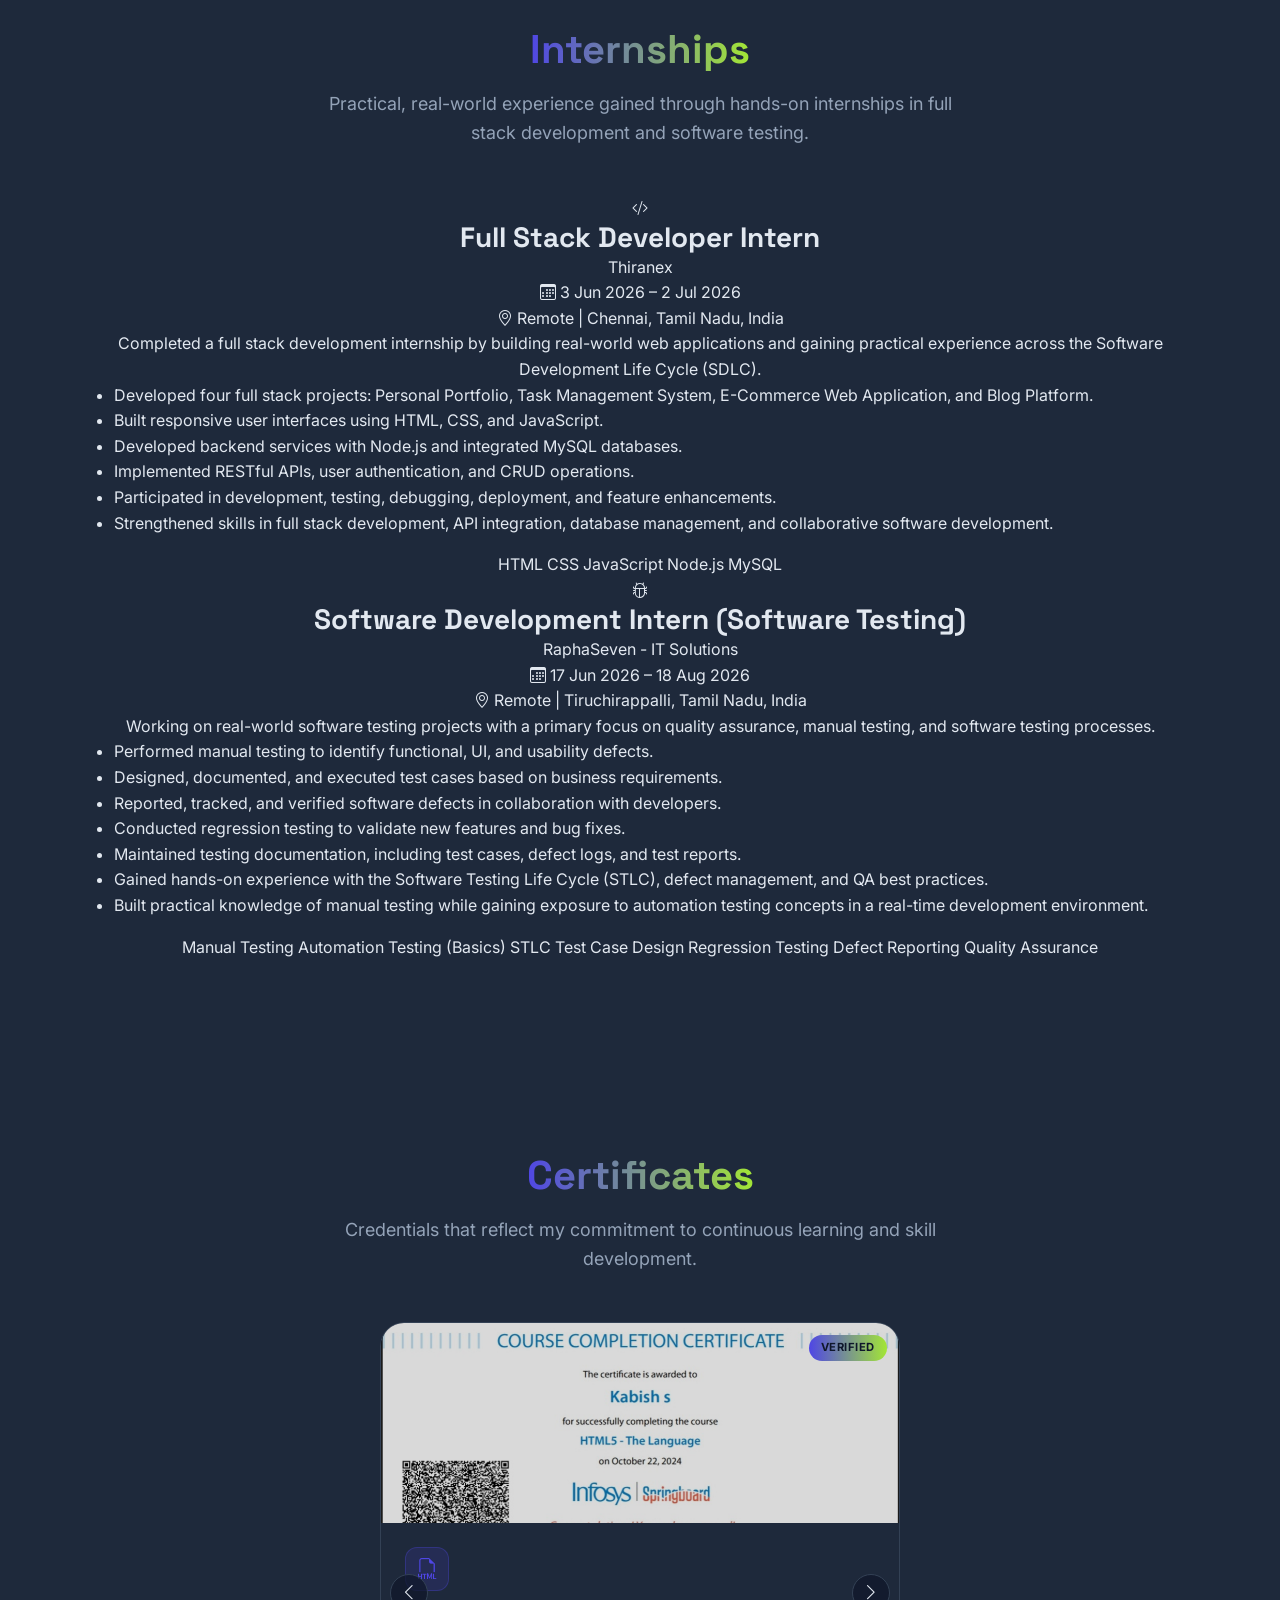
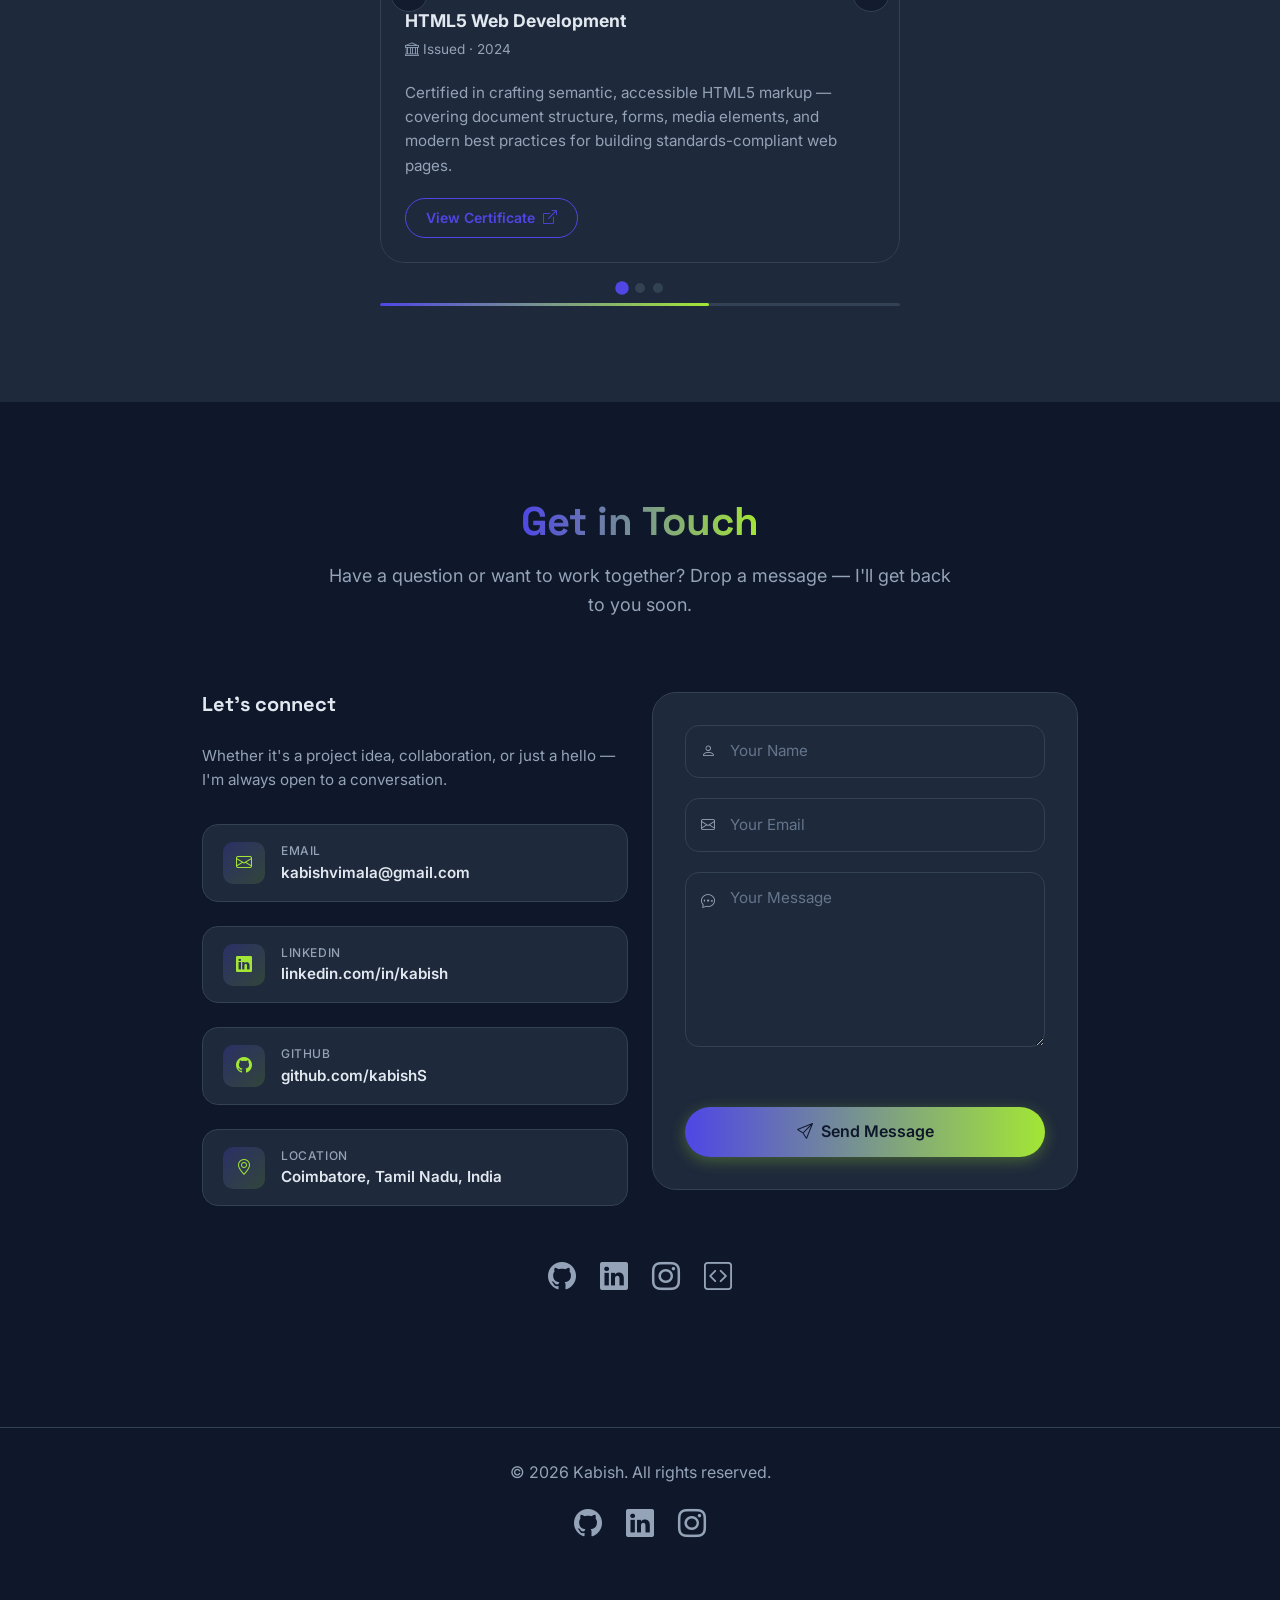
==== commit 6ba81896: "Update fmt.Println message from 'Hello' to 'Goodbye'" ====
--- a/index.html
+++ b/index.html
@@ -76,11 +76,7 @@
     <div id="preloader" class="preloader">
         <img src="images/profileicon.png" alt="Kabish" class="preloader-icon">
         <div class="preloader-name">KABISH</div>
-        <div class="dots">
-            <span></span>
-            <span></span>
-            <span></span>
-        </div>
+        <div class="dots"><span></span><span></span><span></span></div>
     </div>
 
     <a href="#main-content" class="skip-link">Skip to main content</a>
@@ -117,6 +113,7 @@
                     <li><a href="#about"        class="nav-link">About Me</a></li>
                     <li><a href="#skills"       class="nav-link">Skills</a></li>
                     <li><a href="#work"         class="nav-link">Projects</a></li>
+                    <li><a href="#internships"  class="nav-link">Internships</a></li>
                     <li><a href="#certificates" class="nav-link">Certificates</a></li>
                     <li><a href="#contact"      class="nav-link">Contact</a></li>
                 </ul>
@@ -307,6 +304,91 @@
             </div>
         </section>
 
+        <!-- Internships Section -->
+        <section id="internships" class="section-block bg-secondary-bg">
+            <div class="container text-center">
+                <h2 class="section-title gradient-text fade-in">Internships</h2>
+                <p class="section-lead fade-in">
+                    Practical, real-world experience gained through hands-on internships in full stack development and software testing.
+                </p>
+
+                <div class="internship-list">
+
+                    <div class="internship-card fade-in">
+                        <div class="internship-top">
+                            <div class="internship-icon-wrap"><i class="bi bi-code-slash"></i></div>
+                            <div class="internship-heading">
+                                <h3 class="internship-role">Full Stack Developer Intern</h3>
+                                <p class="internship-company">Thiranex</p>
+                            </div>
+                            <span class="internship-duration"><i class="bi bi-calendar3 me-1"></i>3 Jun 2026 – 2 Jul 2026</span>
+                        </div>
+
+                        <p class="internship-location"><i class="bi bi-geo-alt me-1"></i>Remote | Chennai, Tamil Nadu, India</p>
+
+                        <p class="internship-summary">
+                            Completed a full stack development internship by building real-world web applications and gaining practical experience across the Software Development Life Cycle (SDLC).
+                        </p>
+
+                        <ul class="internship-highlights text-start">
+                            <li>Developed four full stack projects: Personal Portfolio, Task Management System, E-Commerce Web Application, and Blog Platform.</li>
+                            <li>Built responsive user interfaces using HTML, CSS, and JavaScript.</li>
+                            <li>Developed backend services with Node.js and integrated MySQL databases.</li>
+                            <li>Implemented RESTful APIs, user authentication, and CRUD operations.</li>
+                            <li>Participated in development, testing, debugging, deployment, and feature enhancements.</li>
+                            <li>Strengthened skills in full stack development, API integration, database management, and collaborative software development.</li>
+                        </ul>
+
+                        <div class="internship-tags">
+                            <span class="internship-tag">HTML</span>
+                            <span class="internship-tag">CSS</span>
+                            <span class="internship-tag">JavaScript</span>
+                            <span class="internship-tag">Node.js</span>
+                            <span class="internship-tag">MySQL</span>
+                        </div>
+                    </div>
+
+                    <div class="internship-card fade-in">
+                        <div class="internship-top">
+                            <div class="internship-icon-wrap"><i class="bi bi-bug"></i></div>
+                            <div class="internship-heading">
+                                <h3 class="internship-role">Software Development Intern (Software Testing)</h3>
+                                <p class="internship-company">RaphaSeven - IT Solutions</p>
+                            </div>
+                            <span class="internship-duration"><i class="bi bi-calendar3 me-1"></i>17 Jun 2026 – 18 Aug 2026</span>
+                        </div>
+
+                        <p class="internship-location"><i class="bi bi-geo-alt me-1"></i>Remote | Tiruchirappalli, Tamil Nadu, India</p>
+
+                        <p class="internship-summary">
+                            Working on real-world software testing projects with a primary focus on quality assurance, manual testing, and software testing processes.
+                        </p>
+
+                        <ul class="internship-highlights text-start">
+                            <li>Performed manual testing to identify functional, UI, and usability defects.</li>
+                            <li>Designed, documented, and executed test cases based on business requirements.</li>
+                            <li>Reported, tracked, and verified software defects in collaboration with developers.</li>
+                            <li>Conducted regression testing to validate new features and bug fixes.</li>
+                            <li>Maintained testing documentation, including test cases, defect logs, and test reports.</li>
+                            <li>Gained hands-on experience with the Software Testing Life Cycle (STLC), defect management, and QA best practices.</li>
+                            <li>Built practical knowledge of manual testing while gaining exposure to automation testing concepts in a real-time development environment.</li>
+                        </ul>
+
+                        <div class="internship-tags">
+                            <span class="internship-tag">Manual Testing</span>
+                            <span class="internship-tag">Automation Testing (Basics)</span>
+                            <span class="internship-tag">STLC</span>
+                            <span class="internship-tag">Test Case Design</span>
+                            <span class="internship-tag">Regression Testing</span>
+                            <span class="internship-tag">Defect Reporting</span>
+                            <span class="internship-tag">Quality Assurance</span>
+                        </div>
+                    </div>
+
+                </div>
+            </div>
+        </section>
+
         <!-- CERTIFICATES SECTION — Carousel -->
         <section id="certificates" class="section-block bg-secondary-bg">
             <div class="container text-center">
--- a/CSS/style.css
+++ b/CSS/style.css
@@ -801,3 +801,86 @@
     text-align: center;
     border-top: 1px solid var(--border-color);
 }
+
+
+
+/* ── Preloader ── */
+.preloader {
+    position: fixed;
+    inset: 0;
+    background: var(--primary-bg);
+    display: flex;
+    flex-direction: column;
+    align-items: center;
+    justify-content: center;
+    z-index: 99999;
+    transition: opacity 0.6s ease, visibility 0.6s ease;
+}
+
+.preloader.loaded {
+    opacity: 0;
+    visibility: hidden;
+    pointer-events: none;
+}
+
+.preloader-icon {
+    width: 88px;
+    height: 88px;
+    border-radius: 50%;
+    border: 3px solid var(--accent-lime);
+    object-fit: cover;
+    margin-bottom: 1.25rem;
+    box-shadow: 0 0 25px rgba(163, 230, 53, 0.25);
+}
+
+.preloader-name {
+    font-size: 1.6rem;
+    font-weight: 700;
+    letter-spacing: 0.08em;
+    background: linear-gradient(to right, var(--accent-indigo), var(--accent-lime));
+    -webkit-background-clip: text;
+    background-clip: text;
+    -webkit-text-fill-color: transparent;
+    margin-bottom: 1.1rem;
+}
+
+.preloader .dots {
+    display: flex;
+    gap: 10px;
+}
+
+.preloader .dots span {
+    width: 13px;
+    height: 13px;
+    border-radius: 50%;
+    background: var(--accent-lime);
+    animation: bounce 1.2s ease-in-out infinite;
+}
+
+.preloader .dots span:nth-child(2) {
+    background: var(--accent-indigo);
+    animation-delay: .15s;
+}
+
+.preloader .dots span:nth-child(3) {
+    animation-delay: .3s;
+}
+
+@keyframes bounce {
+    0%, 80%, 100% {
+        transform: translateY(0);
+        opacity: .5;
+    }
+
+    40% {
+        transform: translateY(-12px);
+        opacity: 1;
+    }
+}
+
+@media (prefers-reduced-motion: reduce) {
+    .preloader .dots span {
+        animation: none;
+        opacity: 1;
+    }
+}
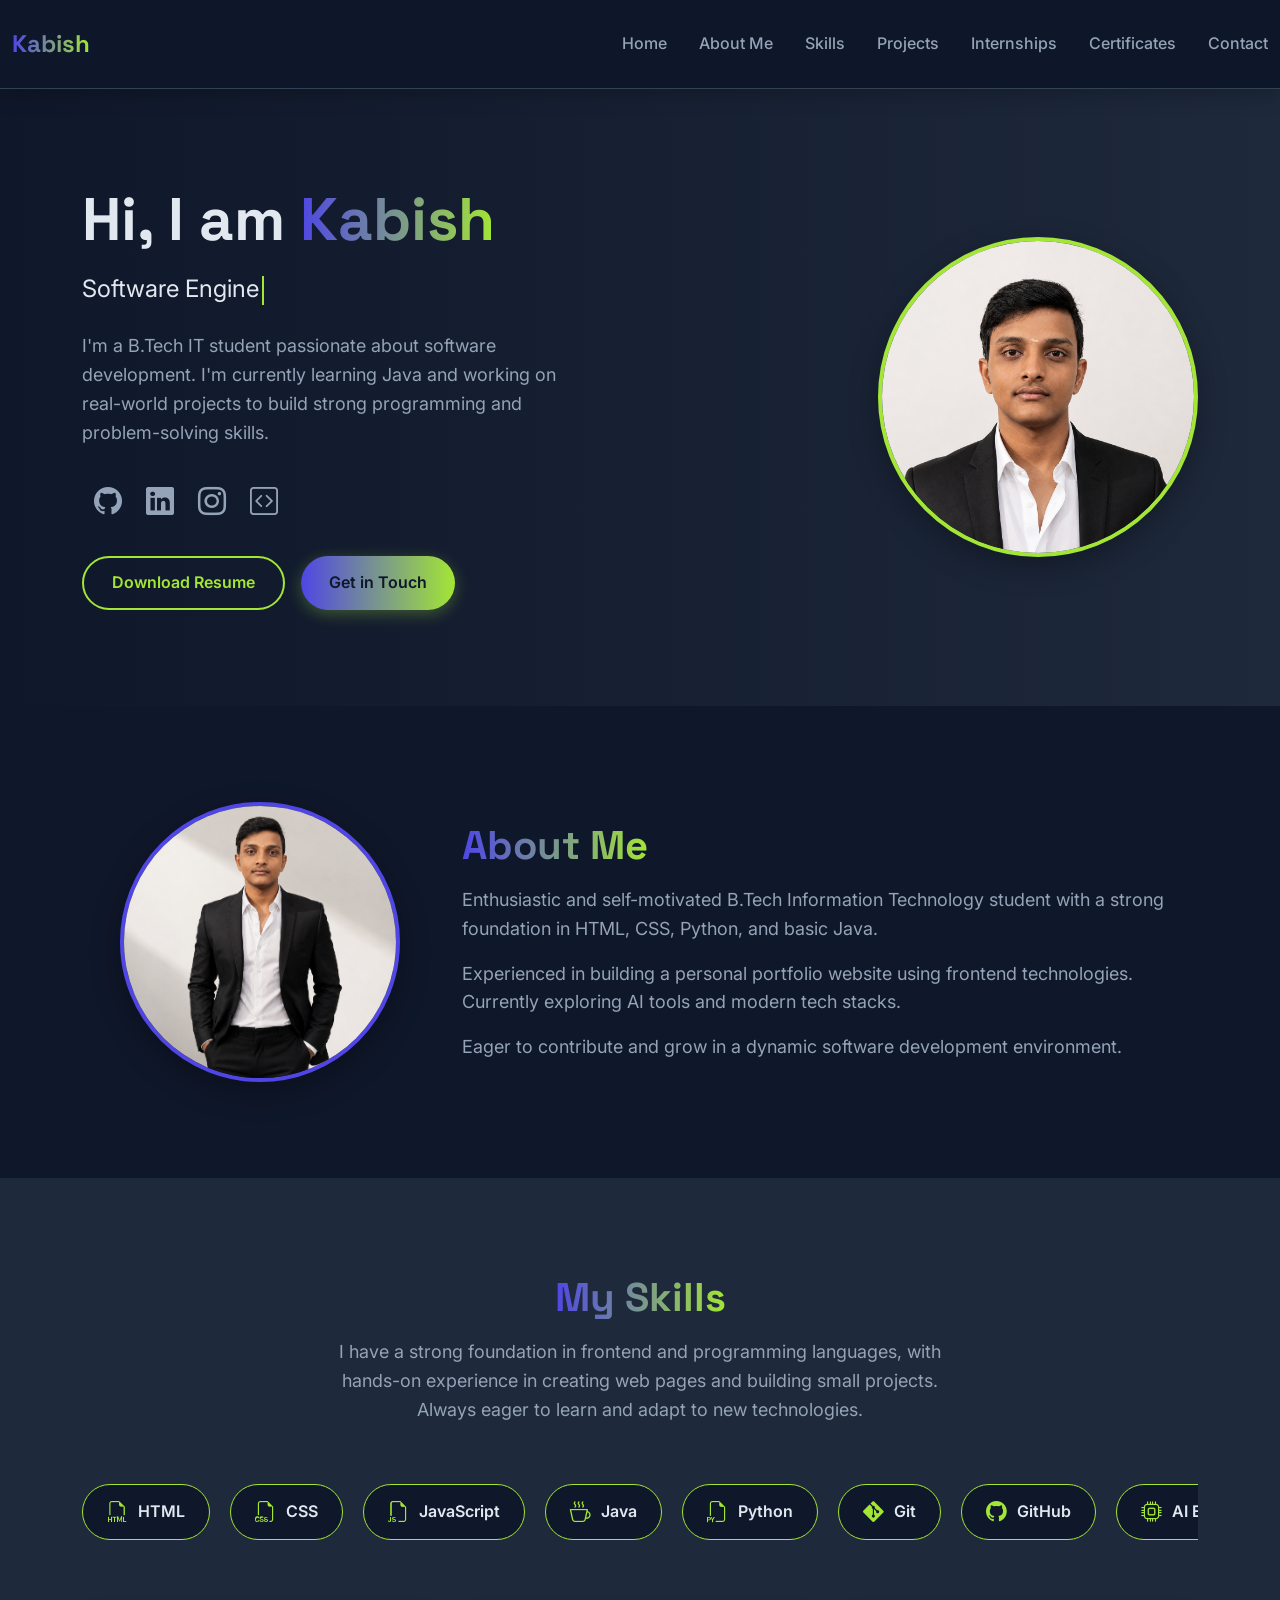
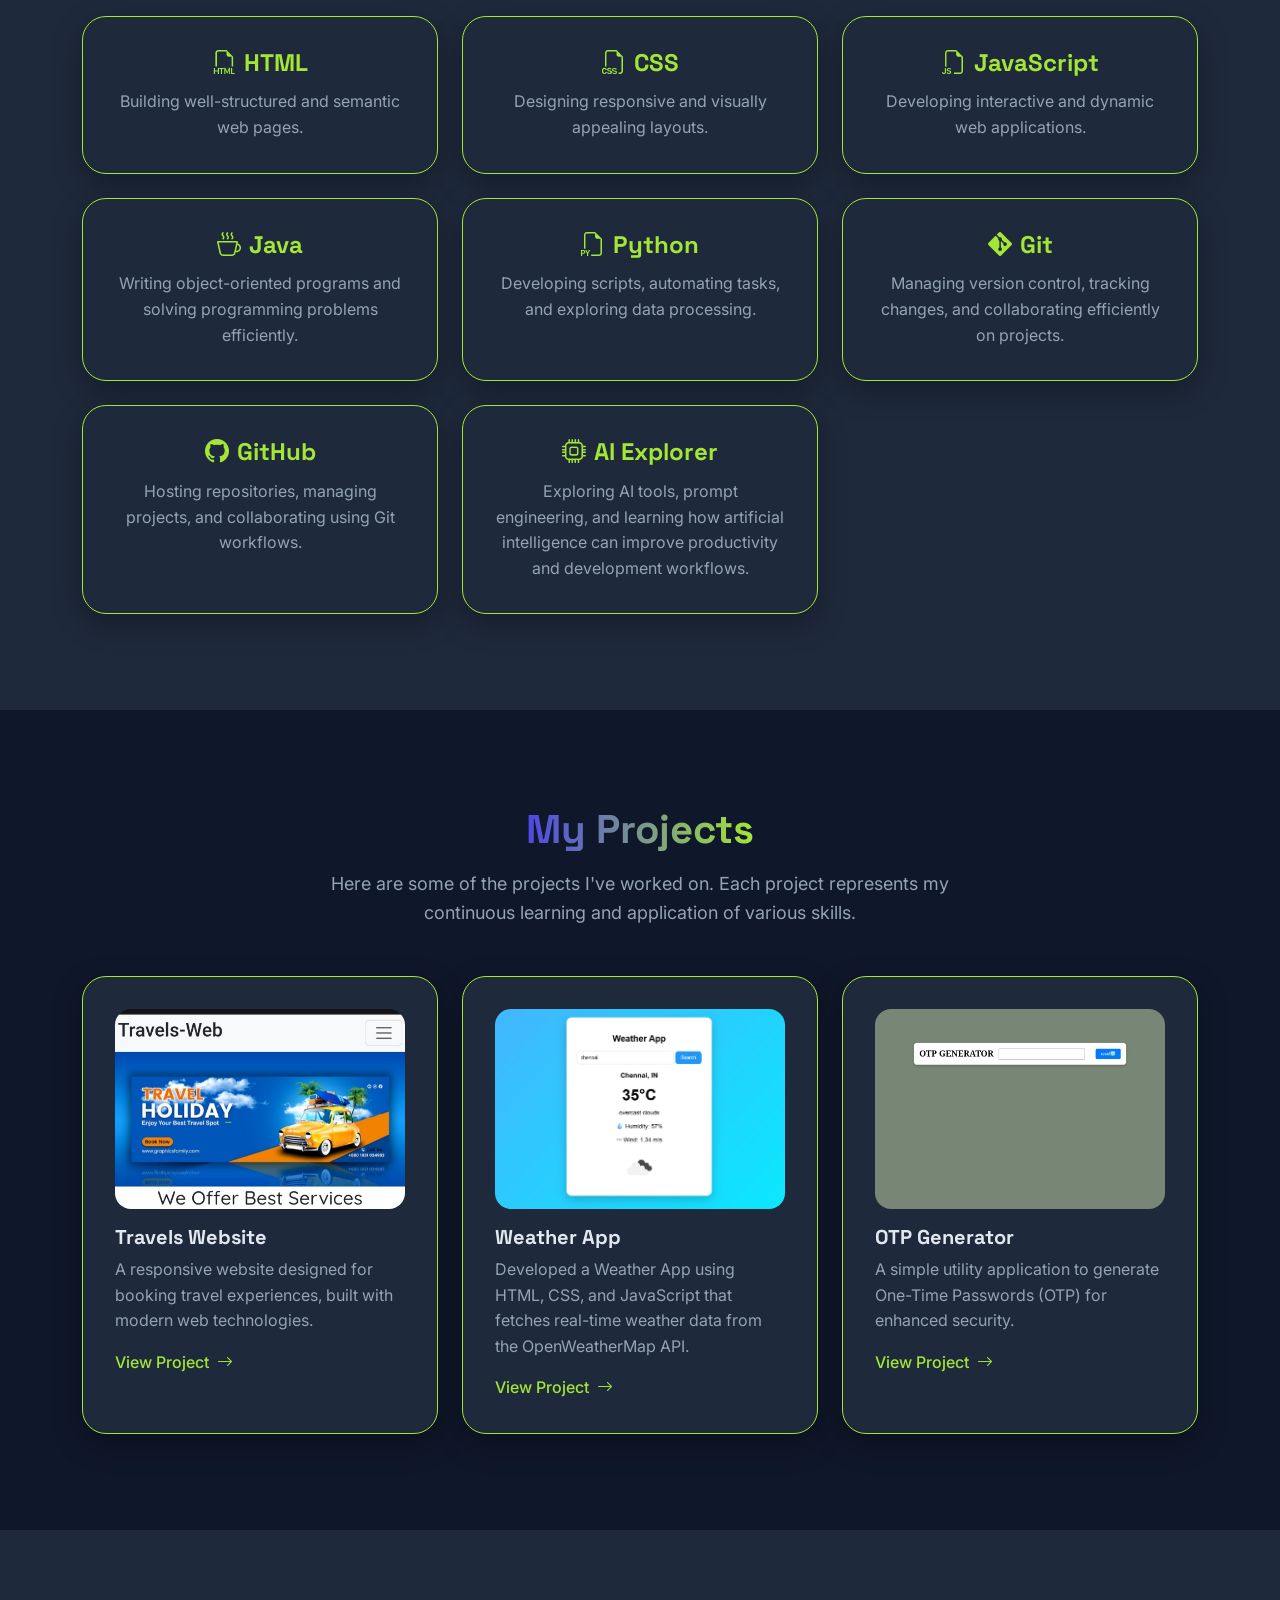
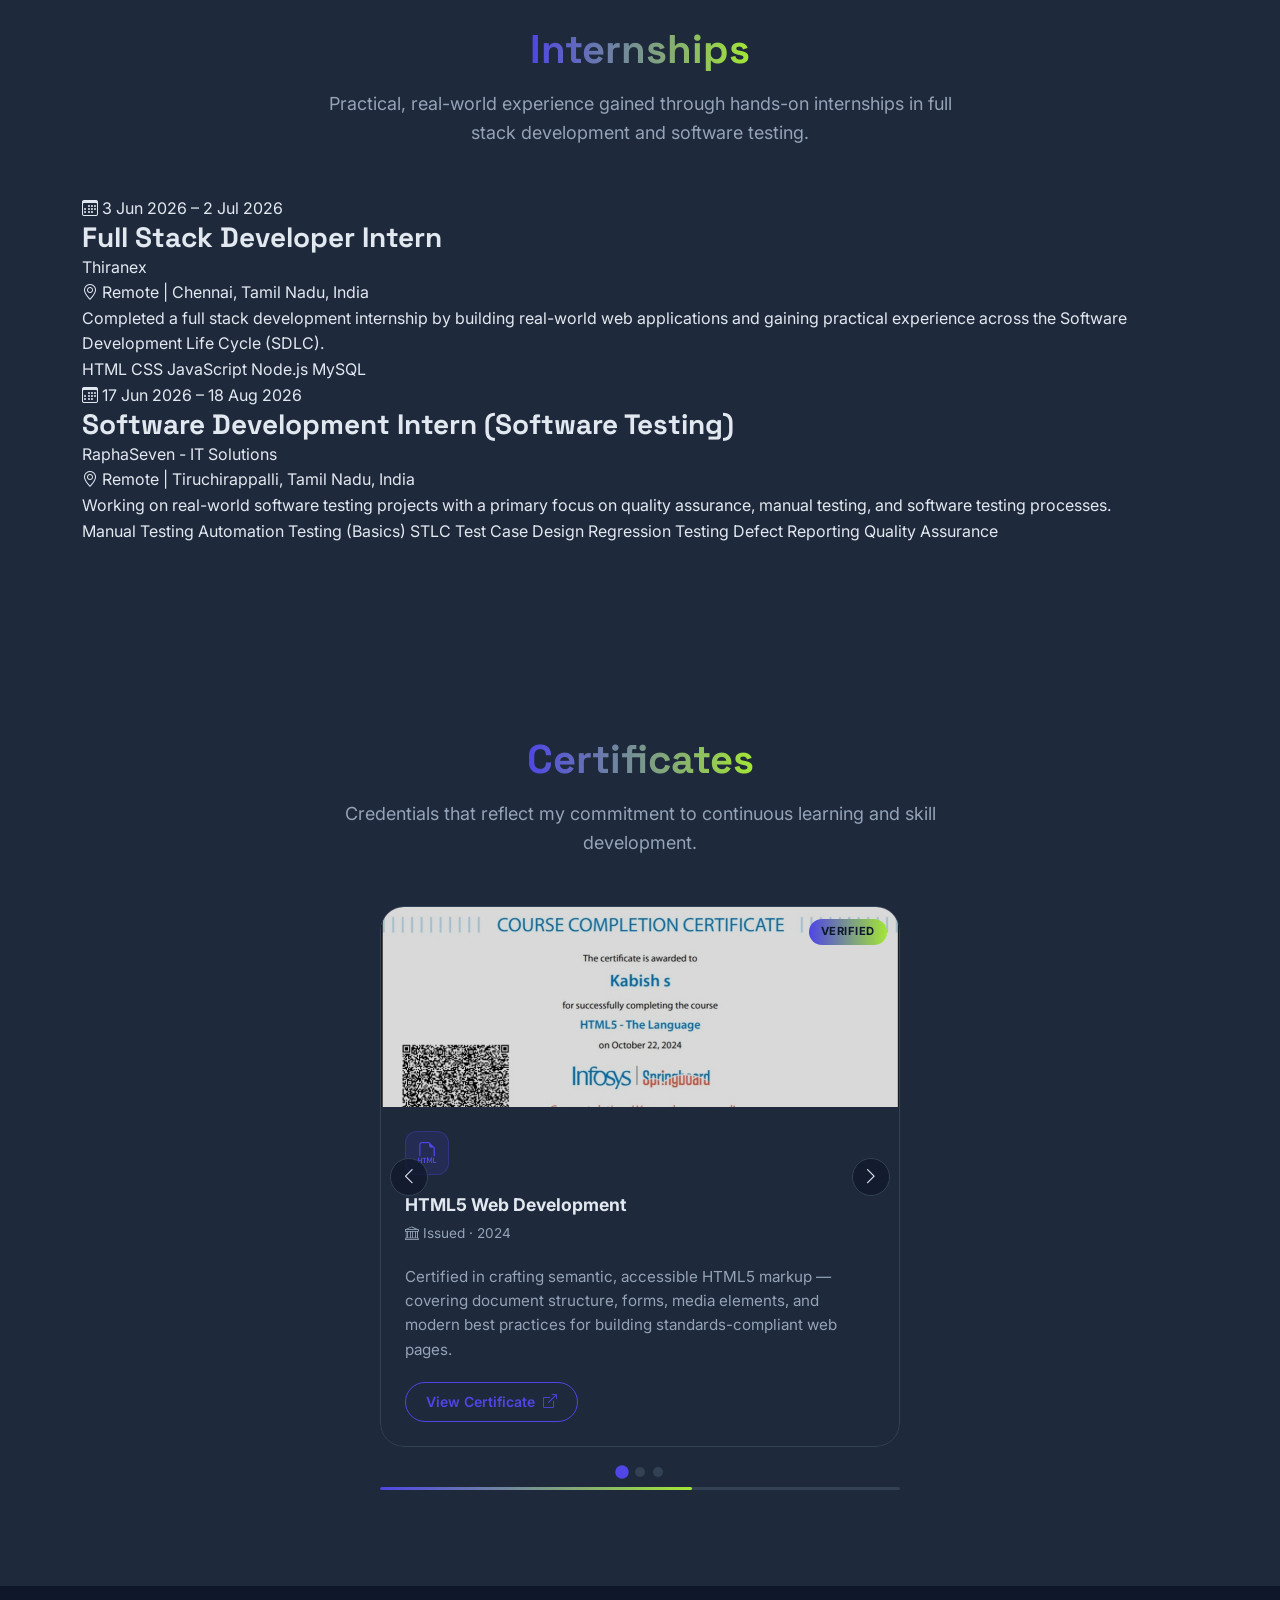
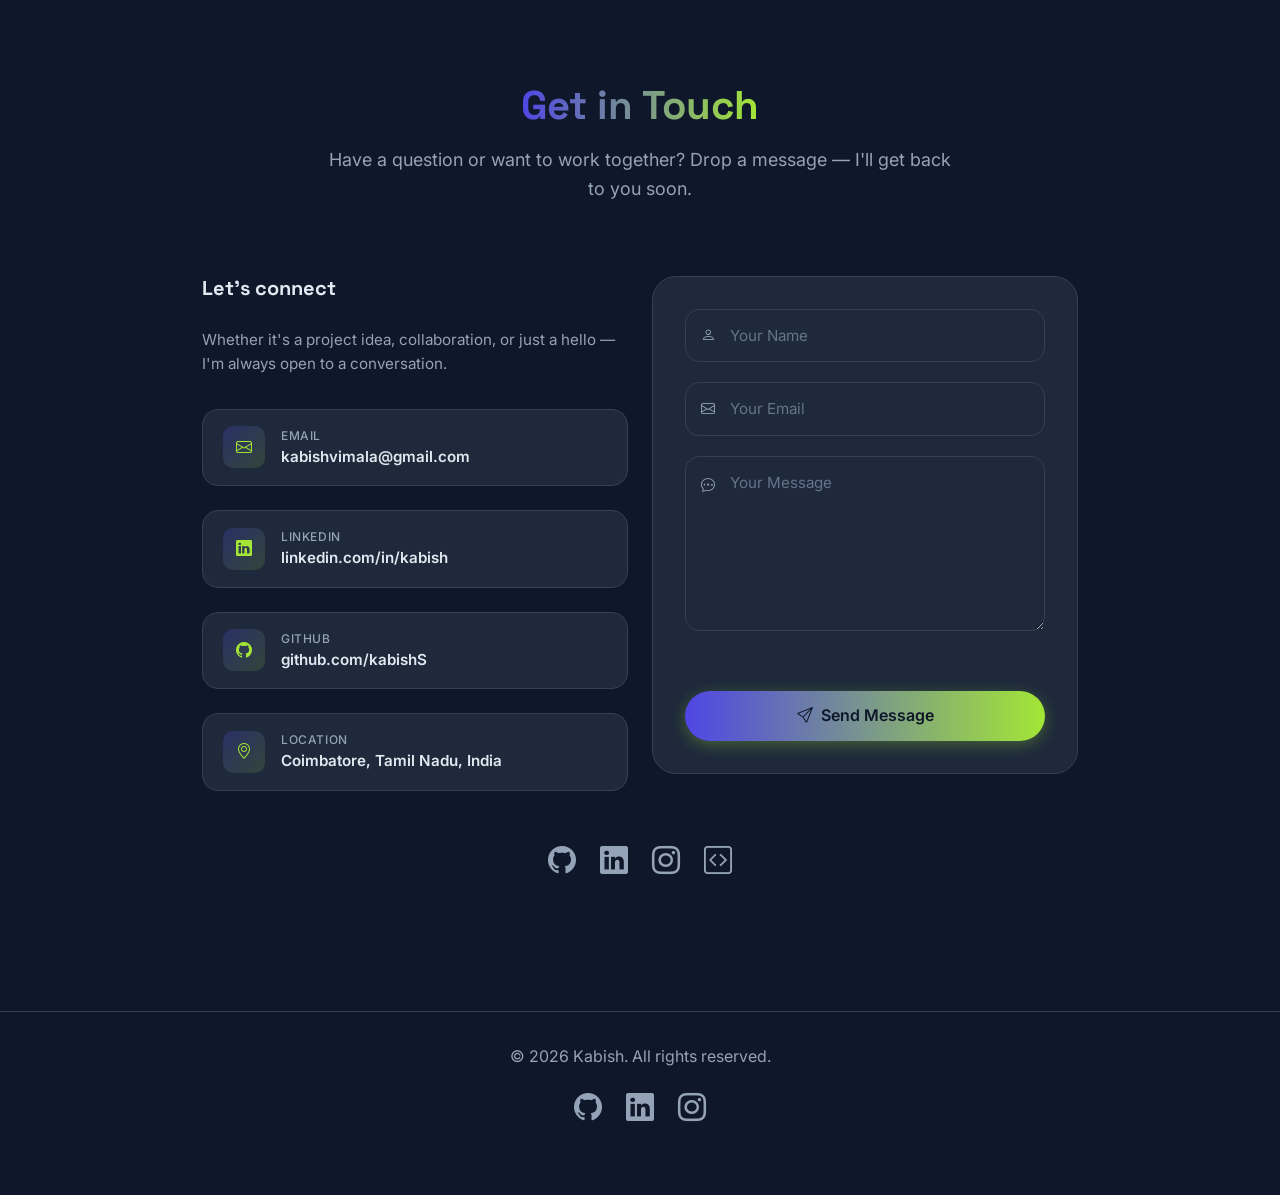
==== commit c726fe6c: "internship add html" ====
--- a/index.html
+++ b/index.html
@@ -306,88 +306,66 @@
 
         <!-- Internships Section -->
         <section id="internships" class="section-block bg-secondary-bg">
-            <div class="container text-center">
-                <h2 class="section-title gradient-text fade-in">Internships</h2>
-                <p class="section-lead fade-in">
-                    Practical, real-world experience gained through hands-on internships in full stack development and software testing.
-                </p>
-
-                <div class="internship-list">
-
-                    <div class="internship-card fade-in">
-                        <div class="internship-top">
-                            <div class="internship-icon-wrap"><i class="bi bi-code-slash"></i></div>
-                            <div class="internship-heading">
-                                <h3 class="internship-role">Full Stack Developer Intern</h3>
-                                <p class="internship-company">Thiranex</p>
-                            </div>
-                            <span class="internship-duration"><i class="bi bi-calendar3 me-1"></i>3 Jun 2026 – 2 Jul 2026</span>
-                        </div>
-
-                        <p class="internship-location"><i class="bi bi-geo-alt me-1"></i>Remote | Chennai, Tamil Nadu, India</p>
-
-                        <p class="internship-summary">
-                            Completed a full stack development internship by building real-world web applications and gaining practical experience across the Software Development Life Cycle (SDLC).
-                        </p>
-
-                        <ul class="internship-highlights text-start">
-                            <li>Developed four full stack projects: Personal Portfolio, Task Management System, E-Commerce Web Application, and Blog Platform.</li>
-                            <li>Built responsive user interfaces using HTML, CSS, and JavaScript.</li>
-                            <li>Developed backend services with Node.js and integrated MySQL databases.</li>
-                            <li>Implemented RESTful APIs, user authentication, and CRUD operations.</li>
-                            <li>Participated in development, testing, debugging, deployment, and feature enhancements.</li>
-                            <li>Strengthened skills in full stack development, API integration, database management, and collaborative software development.</li>
-                        </ul>
-
-                        <div class="internship-tags">
-                            <span class="internship-tag">HTML</span>
-                            <span class="internship-tag">CSS</span>
-                            <span class="internship-tag">JavaScript</span>
-                            <span class="internship-tag">Node.js</span>
-                            <span class="internship-tag">MySQL</span>
-                        </div>
-                    </div>
-
-                    <div class="internship-card fade-in">
-                        <div class="internship-top">
-                            <div class="internship-icon-wrap"><i class="bi bi-bug"></i></div>
-                            <div class="internship-heading">
-                                <h3 class="internship-role">Software Development Intern (Software Testing)</h3>
-                                <p class="internship-company">RaphaSeven - IT Solutions</p>
-                            </div>
-                            <span class="internship-duration"><i class="bi bi-calendar3 me-1"></i>17 Jun 2026 – 18 Aug 2026</span>
-                        </div>
-
-                        <p class="internship-location"><i class="bi bi-geo-alt me-1"></i>Remote | Tiruchirappalli, Tamil Nadu, India</p>
-
-                        <p class="internship-summary">
-                            Working on real-world software testing projects with a primary focus on quality assurance, manual testing, and software testing processes.
-                        </p>
-
-                        <ul class="internship-highlights text-start">
-                            <li>Performed manual testing to identify functional, UI, and usability defects.</li>
-                            <li>Designed, documented, and executed test cases based on business requirements.</li>
-                            <li>Reported, tracked, and verified software defects in collaboration with developers.</li>
-                            <li>Conducted regression testing to validate new features and bug fixes.</li>
-                            <li>Maintained testing documentation, including test cases, defect logs, and test reports.</li>
-                            <li>Gained hands-on experience with the Software Testing Life Cycle (STLC), defect management, and QA best practices.</li>
-                            <li>Built practical knowledge of manual testing while gaining exposure to automation testing concepts in a real-time development environment.</li>
-                        </ul>
-
-                        <div class="internship-tags">
-                            <span class="internship-tag">Manual Testing</span>
-                            <span class="internship-tag">Automation Testing (Basics)</span>
-                            <span class="internship-tag">STLC</span>
-                            <span class="internship-tag">Test Case Design</span>
-                            <span class="internship-tag">Regression Testing</span>
-                            <span class="internship-tag">Defect Reporting</span>
-                            <span class="internship-tag">Quality Assurance</span>
-                        </div>
-                    </div>
-
-                </div>
-            </div>
-        </section>
+    <div class="container">
+        <div class="text-center">
+            <h2 class="section-title gradient-text fade-in">Internships</h2>
+            <p class="section-lead fade-in">
+                Practical, real-world experience gained through hands-on internships in full stack development and software testing.
+            </p>
+        </div>
+ 
+        <div class="vtimeline fade-in">
+            <div class="vtimeline-line"></div>
+ 
+            <div class="vtimeline-item left">
+                <div class="vtimeline-node">
+                    <span class="vtimeline-dot"></span>
+                </div>
+                <div class="vtimeline-card">
+                    <span class="vtimeline-date"><i class="bi bi-calendar3 me-1"></i>3 Jun 2026 – 2 Jul 2026</span>
+                    <h3 class="vtimeline-role">Full Stack Developer Intern</h3>
+                    <span class="vtimeline-company">Thiranex</span>
+                    <p class="vtimeline-location"><i class="bi bi-geo-alt me-1"></i>Remote | Chennai, Tamil Nadu, India</p>
+                    <p class="vtimeline-summary">
+                        Completed a full stack development internship by building real-world web applications and gaining practical experience across the Software Development Life Cycle (SDLC).
+                    </p>
+                    <div class="vtimeline-tags">
+                        <span class="vtimeline-tag">HTML</span>
+                        <span class="vtimeline-tag">CSS</span>
+                        <span class="vtimeline-tag">JavaScript</span>
+                        <span class="vtimeline-tag">Node.js</span>
+                        <span class="vtimeline-tag">MySQL</span>
+                    </div>
+                </div>
+            </div>
+ 
+            <div class="vtimeline-item right">
+                <div class="vtimeline-node">
+                    <span class="vtimeline-dot alt"></span>
+                </div>
+                <div class="vtimeline-card">
+                    <span class="vtimeline-date"><i class="bi bi-calendar3 me-1"></i>17 Jun 2026 – 18 Aug 2026</span>
+                    <h3 class="vtimeline-role">Software Development Intern (Software Testing)</h3>
+                    <span class="vtimeline-company">RaphaSeven - IT Solutions</span>
+                    <p class="vtimeline-location"><i class="bi bi-geo-alt me-1"></i>Remote | Tiruchirappalli, Tamil Nadu, India</p>
+                    <p class="vtimeline-summary">
+                        Working on real-world software testing projects with a primary focus on quality assurance, manual testing, and software testing processes.
+                    </p>
+                    <div class="vtimeline-tags">
+                        <span class="vtimeline-tag">Manual Testing</span>
+                        <span class="vtimeline-tag">Automation Testing (Basics)</span>
+                        <span class="vtimeline-tag">STLC</span>
+                        <span class="vtimeline-tag">Test Case Design</span>
+                        <span class="vtimeline-tag">Regression Testing</span>
+                        <span class="vtimeline-tag">Defect Reporting</span>
+                        <span class="vtimeline-tag">Quality Assurance</span>
+                    </div>
+                </div>
+            </div>
+ 
+        </div>
+    </div>
+</section>
 
         <!-- CERTIFICATES SECTION — Carousel -->
         <section id="certificates" class="section-block bg-secondary-bg">
--- a/CSS/style.css
+++ b/CSS/style.css
@@ -802,7 +802,123 @@
     border-top: 1px solid var(--border-color);
 }
 
-
+/* ── Internships ── */
+.internship-list {
+    display: flex;
+    flex-direction: column;
+    gap: 1.75rem;
+    max-width: 860px;
+    margin: 0 auto;
+}
+.internship-card {
+    background-color: var(--primary-bg);
+    border: 1px solid var(--border-color);
+    border-radius: 1.5rem;
+    padding: 2rem;
+    text-align: left;
+    position: relative;
+    overflow: hidden;
+    transition: transform 0.3s ease, box-shadow 0.3s ease, border-color 0.3s ease;
+}
+.internship-card::before {
+    content: '';
+    position: absolute;
+    top: 0; left: 0; bottom: 0;
+    width: 4px;
+    background: linear-gradient(to bottom, var(--accent-indigo), var(--accent-lime));
+}
+.internship-card:hover {
+    transform: translateY(-4px);
+    box-shadow: 0 15px 40px rgba(79, 70, 229, 0.25);
+    border-color: var(--accent-indigo);
+}
+.internship-top {
+    display: flex;
+    align-items: flex-start;
+    gap: 1rem;
+    flex-wrap: wrap;
+    margin-bottom: 0.75rem;
+}
+.internship-icon-wrap {
+    width: 48px; height: 48px;
+    flex-shrink: 0;
+    border-radius: 12px;
+    background: rgba(163, 230, 53, 0.12);
+    border: 1px solid rgba(163, 230, 53, 0.3);
+    display: flex; align-items: center; justify-content: center;
+}
+.internship-icon-wrap i { font-size: 1.35rem; color: var(--accent-lime); }
+.internship-heading { flex: 1; min-width: 200px; }
+.internship-role {
+    font-size: 1.2rem;
+    color: var(--text-color);
+    margin-bottom: 0.15rem;
+}
+.internship-company {
+    font-size: 0.95rem;
+    font-weight: 600;
+    color: var(--accent-lime);
+}
+.internship-duration {
+    display: inline-flex;
+    align-items: center;
+    font-size: 0.8rem;
+    font-weight: 600;
+    color: var(--text-secondary);
+    background: var(--secondary-bg);
+    border: 1px solid var(--border-color);
+    padding: 0.35rem 0.85rem;
+    border-radius: 9999px;
+    white-space: nowrap;
+}
+.internship-location {
+    font-size: 0.9rem;
+    color: var(--text-secondary);
+    margin-bottom: 1rem;
+}
+.internship-summary {
+    font-size: 1rem;
+    color: var(--text-secondary);
+    margin-bottom: 1.25rem;
+}
+.internship-highlights {
+    list-style: none;
+    margin: 0 0 1.5rem 0;
+    padding: 0;
+    display: flex;
+    flex-direction: column;
+    gap: 0.6rem;
+}
+.internship-highlights li {
+    position: relative;
+    padding-left: 1.5rem;
+    font-size: 0.95rem;
+    color: var(--text-secondary);
+}
+.internship-highlights li::before {
+    content: '';
+    position: absolute;
+    left: 0;
+    top: 0.5em;
+    width: 8px;
+    height: 8px;
+    border-radius: 50%;
+    background: linear-gradient(to right, var(--accent-indigo), var(--accent-lime));
+}
+.internship-tags {
+    display: flex;
+    flex-wrap: wrap;
+    gap: 0.6rem;
+}
+.internship-tag {
+    font-size: 0.8rem;
+    font-weight: 600;
+    color: var(--accent-indigo);
+    background: rgba(79, 70, 229, 0.12);
+    border: 1px solid rgba(79, 70, 229, 0.3);
+    padding: 0.35rem 0.9rem;
+    border-radius: 9999px;
+}
 
 /* ── Preloader ── */
 .preloader {
@@ -816,13 +932,11 @@
     z-index: 99999;
     transition: opacity 0.6s ease, visibility 0.6s ease;
 }
-
 .preloader.loaded {
     opacity: 0;
     visibility: hidden;
     pointer-events: none;
 }
-
 .preloader-icon {
     width: 88px;
     height: 88px;
@@ -832,7 +946,6 @@
     margin-bottom: 1.25rem;
     box-shadow: 0 0 25px rgba(163, 230, 53, 0.25);
 }
-
 .preloader-name {
     font-size: 1.6rem;
     font-weight: 700;
@@ -843,44 +956,18 @@
     -webkit-text-fill-color: transparent;
     margin-bottom: 1.1rem;
 }
-
-.preloader .dots {
-    display: flex;
-    gap: 10px;
-}
-
+.preloader .dots { display: flex; gap: 10px; }
 .preloader .dots span {
-    width: 13px;
-    height: 13px;
-    border-radius: 50%;
+    width: 13px; height: 13px; border-radius: 50%;
     background: var(--accent-lime);
     animation: bounce 1.2s ease-in-out infinite;
 }
-
-.preloader .dots span:nth-child(2) {
-    background: var(--accent-indigo);
-    animation-delay: .15s;
-}
-
-.preloader .dots span:nth-child(3) {
-    animation-delay: .3s;
-}
-
+.preloader .dots span:nth-child(2) { background: var(--accent-indigo); animation-delay: .15s; }
+.preloader .dots span:nth-child(3) { animation-delay: .3s; }
 @keyframes bounce {
-    0%, 80%, 100% {
-        transform: translateY(0);
-        opacity: .5;
-    }
-
-    40% {
-        transform: translateY(-12px);
-        opacity: 1;
-    }
-}
-
+    0%, 80%, 100% { transform: translateY(0); opacity: .5; }
+    40% { transform: translateY(-12px); opacity: 1; }
+}
 @media (prefers-reduced-motion: reduce) {
-    .preloader .dots span {
-        animation: none;
-        opacity: 1;
-    }
-}
+    .preloader .dots span { animation: none; opacity: 1; }
+}
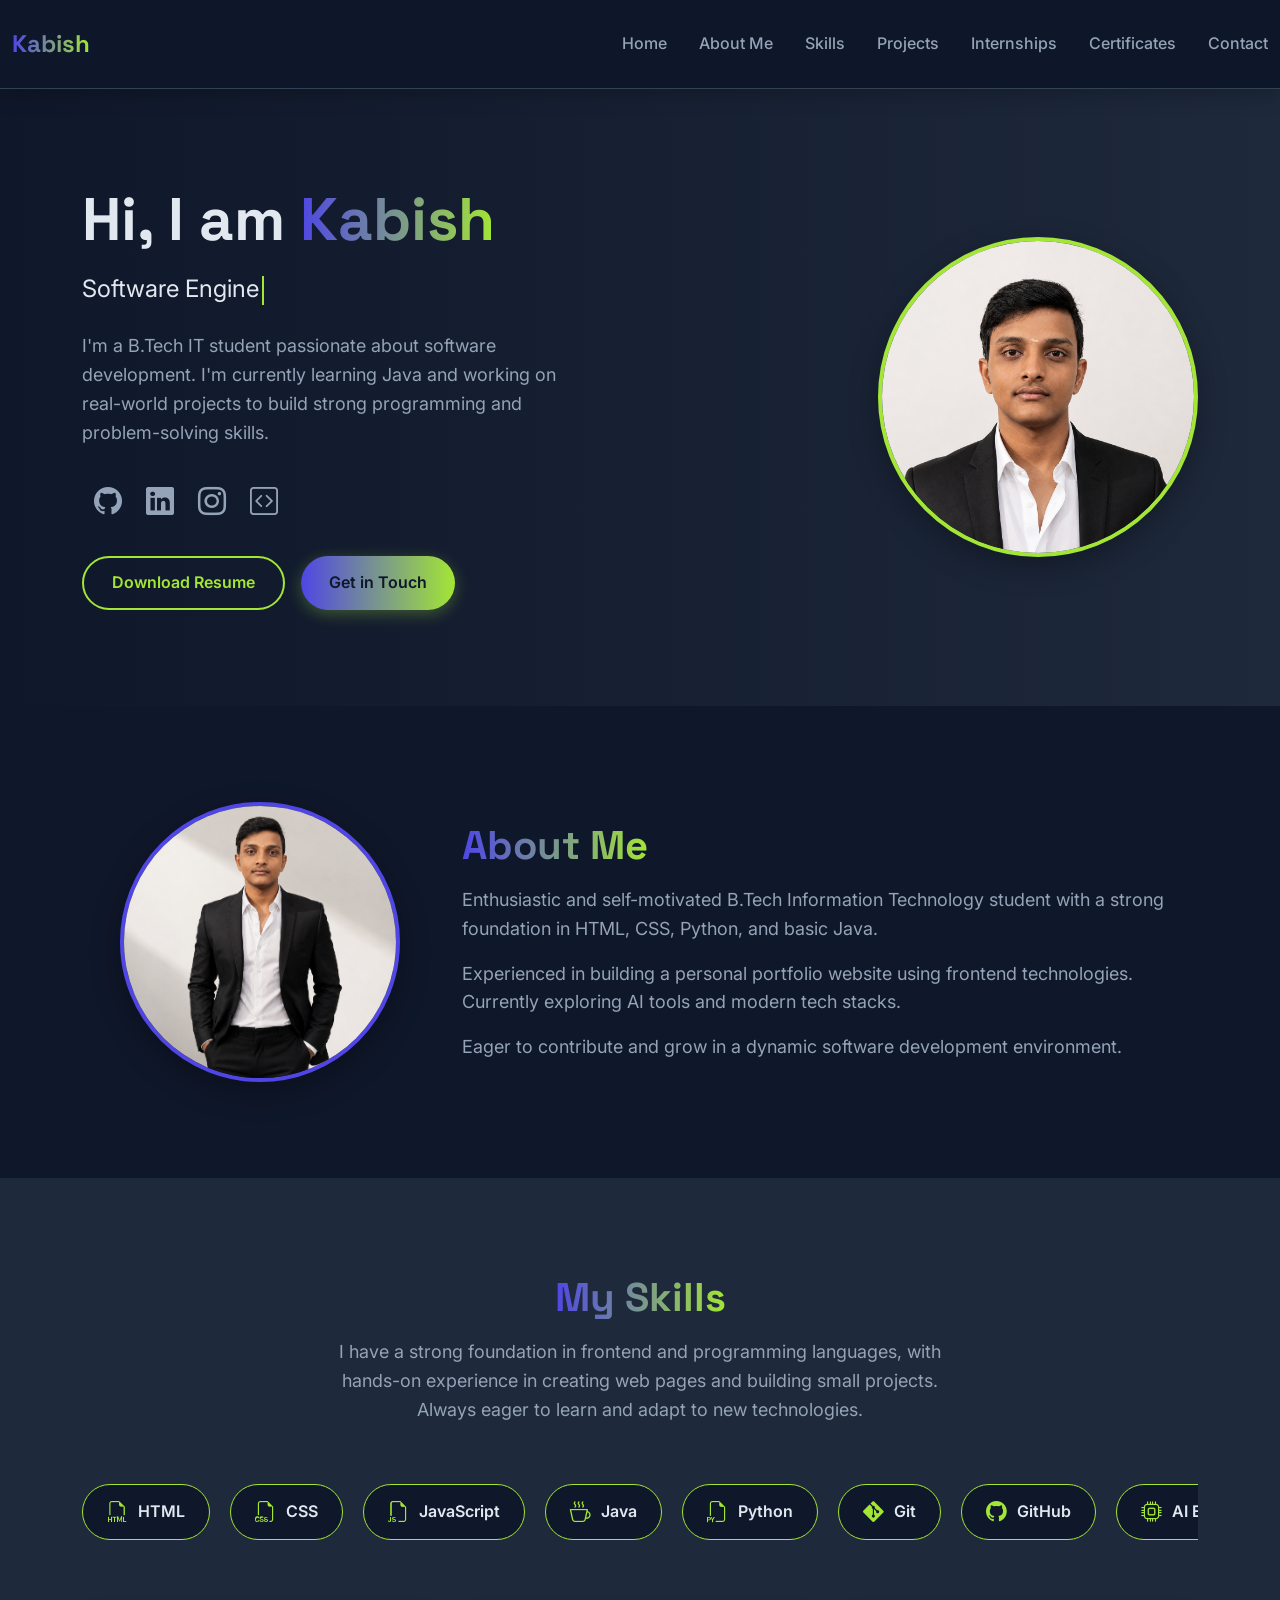
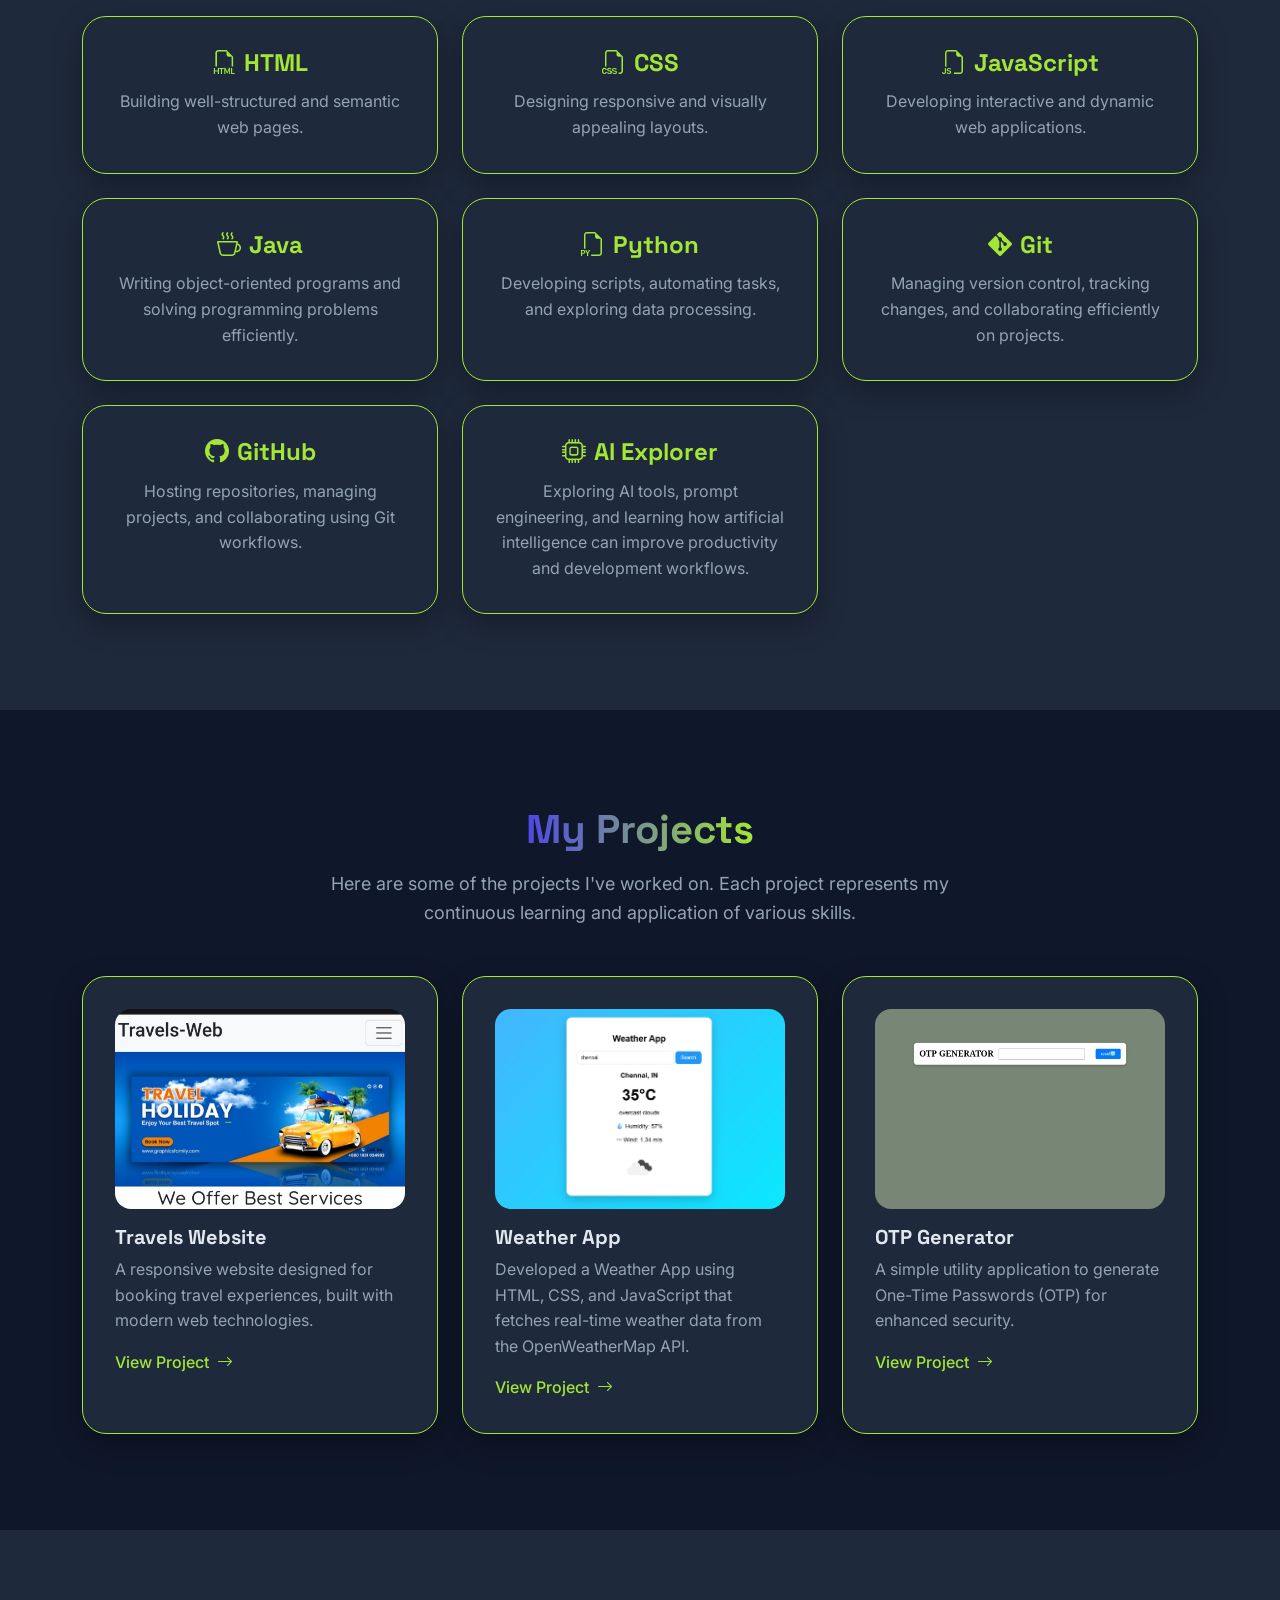
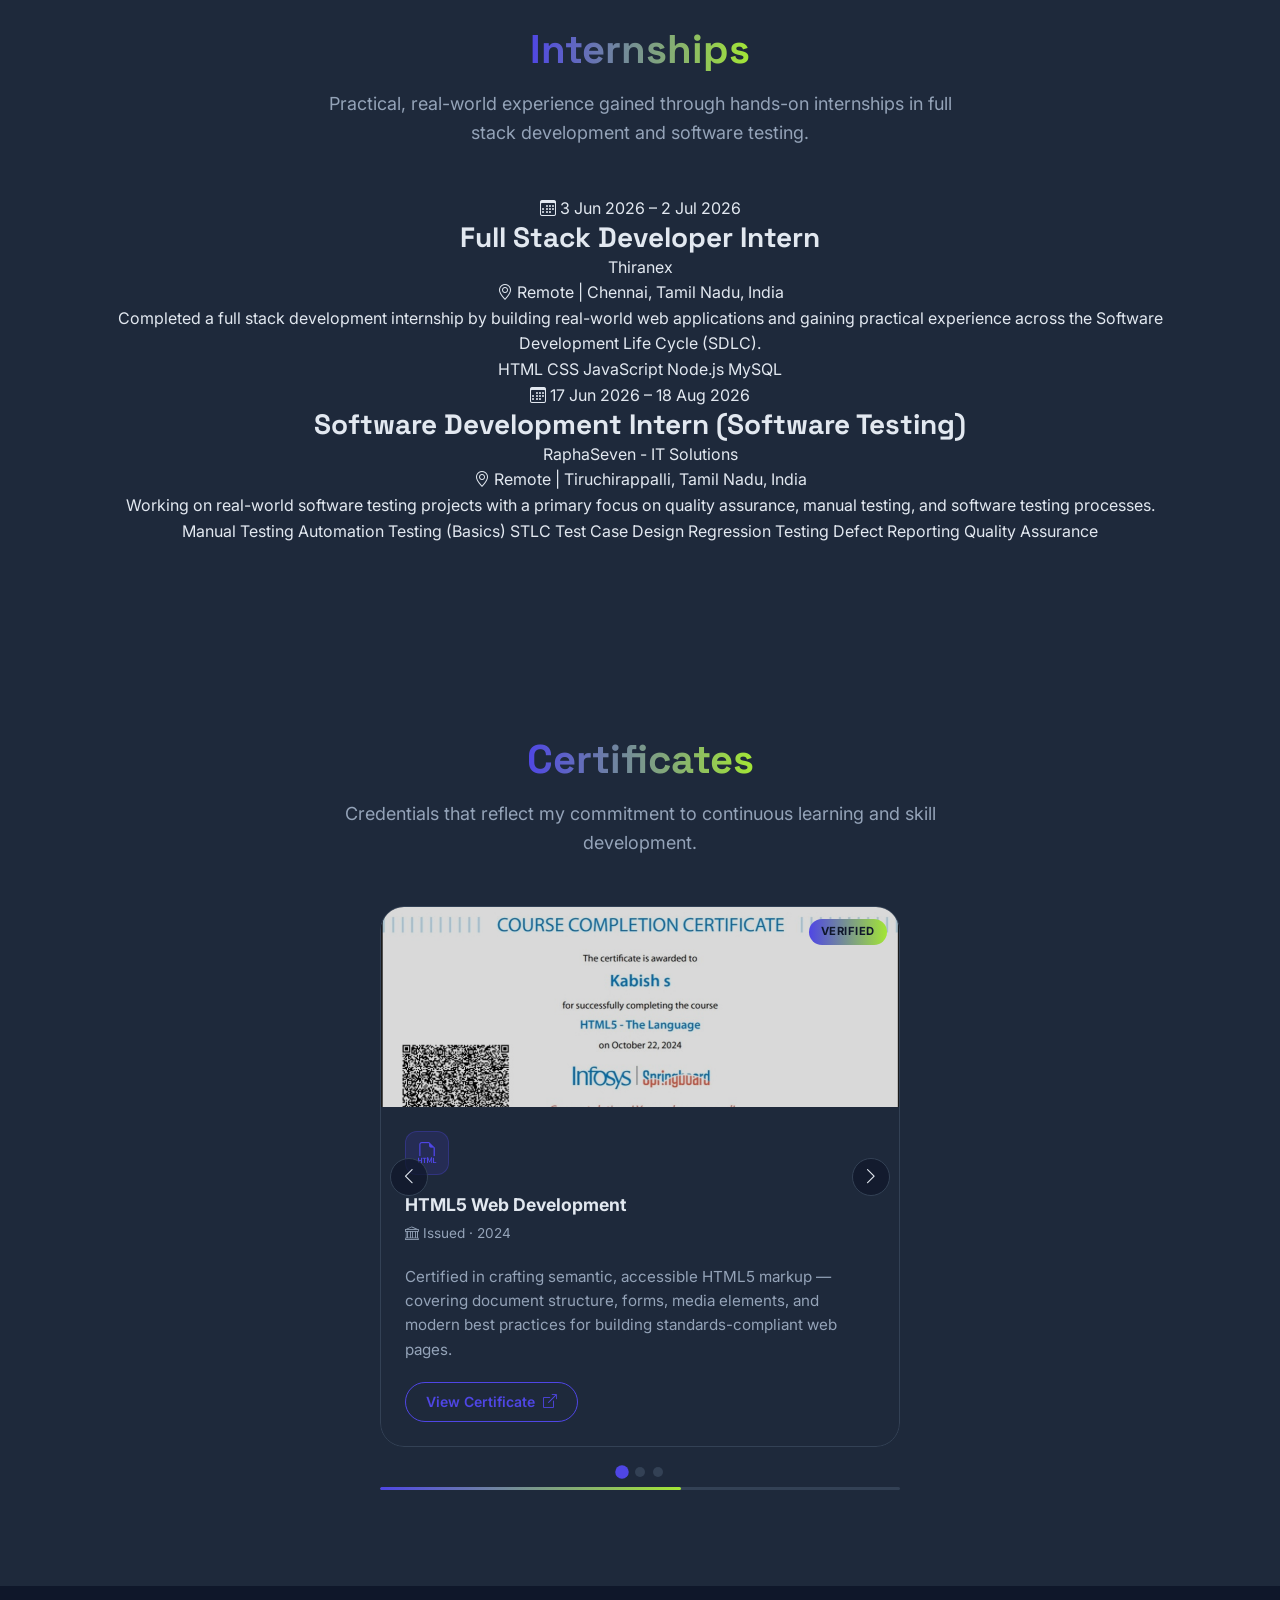
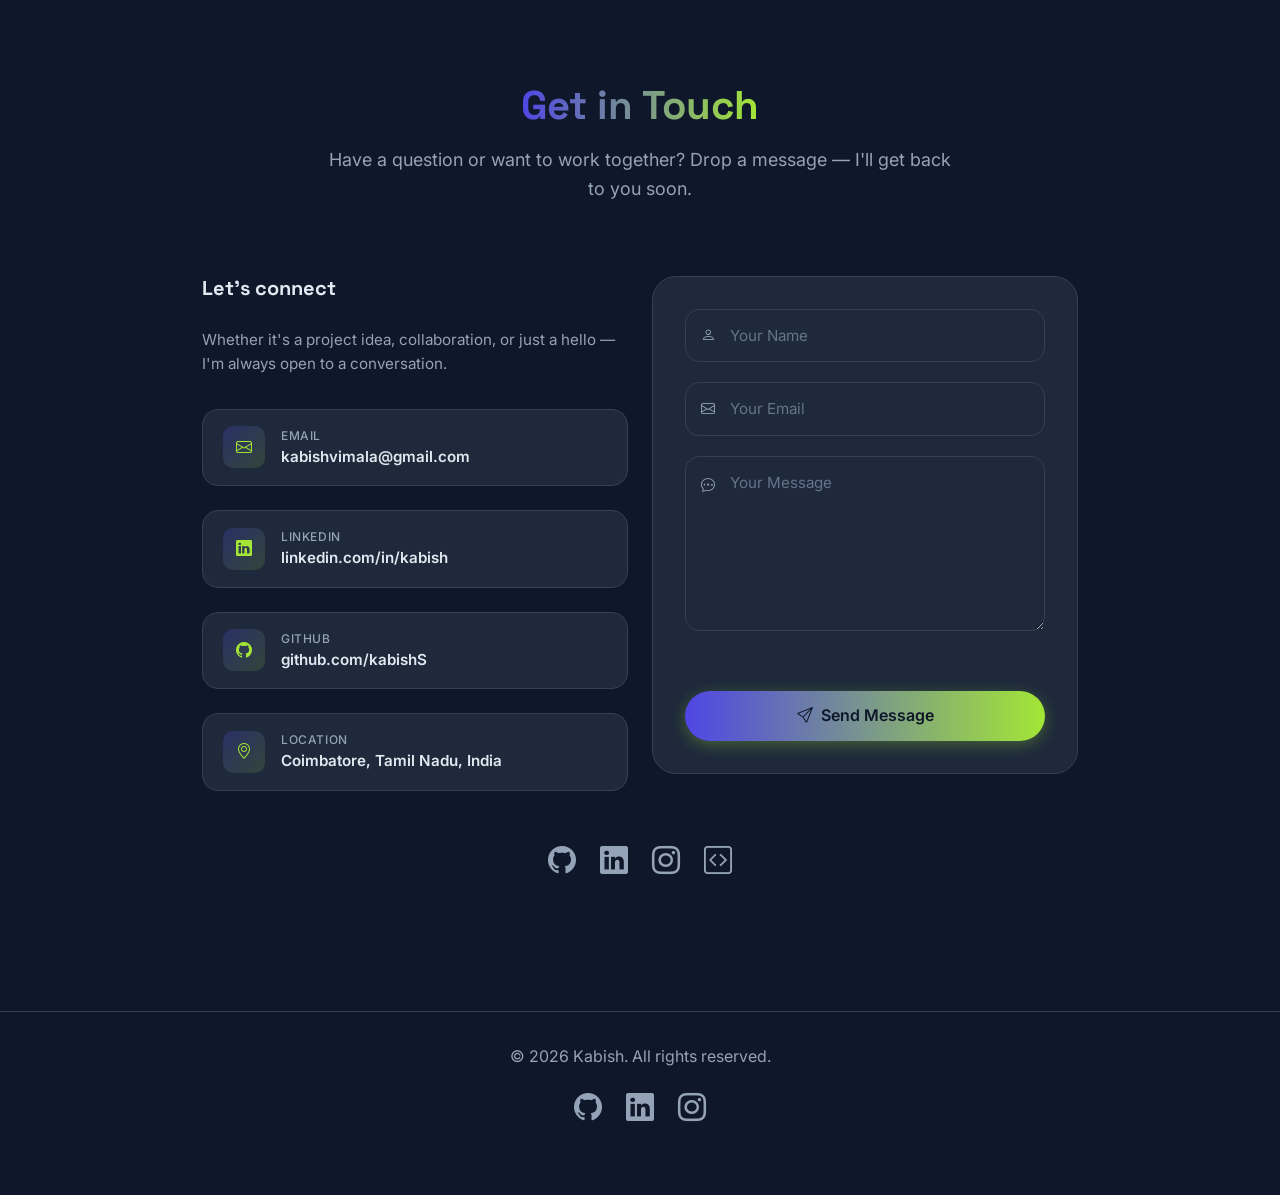
==== commit 331fe4c8: "Update print statement from 'Hello' to 'Goodbye'" ====
--- a/index.html
+++ b/index.html
@@ -305,64 +305,51 @@
         </section>
 
         <!-- Internships Section -->
-        <section id="internships" class="section-block bg-secondary-bg">
-    <div class="container">
-        <div class="text-center">
-            <h2 class="section-title gradient-text fade-in">Internships</h2>
-            <p class="section-lead fade-in">
-                Practical, real-world experience gained through hands-on internships in full stack development and software testing.
-            </p>
-        </div>
- 
-        <div class="vtimeline fade-in">
-            <div class="vtimeline-line"></div>
- 
-            <div class="vtimeline-item left">
-                <div class="vtimeline-node">
-                    <span class="vtimeline-dot"></span>
-                </div>
-                <div class="vtimeline-card">
-                    <span class="vtimeline-date"><i class="bi bi-calendar3 me-1"></i>3 Jun 2026 – 2 Jul 2026</span>
-                    <h3 class="vtimeline-role">Full Stack Developer Intern</h3>
-                    <span class="vtimeline-company">Thiranex</span>
-                    <p class="vtimeline-location"><i class="bi bi-geo-alt me-1"></i>Remote | Chennai, Tamil Nadu, India</p>
-                    <p class="vtimeline-summary">
-                        Completed a full stack development internship by building real-world web applications and gaining practical experience across the Software Development Life Cycle (SDLC).
-                    </p>
-                    <div class="vtimeline-tags">
-                        <span class="vtimeline-tag">HTML</span>
-                        <span class="vtimeline-tag">CSS</span>
-                        <span class="vtimeline-tag">JavaScript</span>
-                        <span class="vtimeline-tag">Node.js</span>
-                        <span class="vtimeline-tag">MySQL</span>
-                    </div>
-                </div>
-            </div>
- 
-            <div class="vtimeline-item right">
-                <div class="vtimeline-node">
-                    <span class="vtimeline-dot alt"></span>
-                </div>
-                <div class="vtimeline-card">
-                    <span class="vtimeline-date"><i class="bi bi-calendar3 me-1"></i>17 Jun 2026 – 18 Aug 2026</span>
-                    <h3 class="vtimeline-role">Software Development Intern (Software Testing)</h3>
-                    <span class="vtimeline-company">RaphaSeven - IT Solutions</span>
-                    <p class="vtimeline-location"><i class="bi bi-geo-alt me-1"></i>Remote | Tiruchirappalli, Tamil Nadu, India</p>
-                    <p class="vtimeline-summary">
-                        Working on real-world software testing projects with a primary focus on quality assurance, manual testing, and software testing processes.
-                    </p>
-                    <div class="vtimeline-tags">
-                        <span class="vtimeline-tag">Manual Testing</span>
-                        <span class="vtimeline-tag">Automation Testing (Basics)</span>
-                        <span class="vtimeline-tag">STLC</span>
-                        <span class="vtimeline-tag">Test Case Design</span>
-                        <span class="vtimeline-tag">Regression Testing</span>
-                        <span class="vtimeline-tag">Defect Reporting</span>
-                        <span class="vtimeline-tag">Quality Assurance</span>
-                    </div>
-                </div>
-            </div>
- 
+<section id="internships" class="section-block bg-secondary-bg">
+    <div class="container text-center">
+        <h2 class="section-title gradient-text fade-in">Internships</h2>
+        <p class="section-lead fade-in">
+            Practical, real-world experience gained through hands-on internships in full stack development and software testing.
+        </p>
+
+        <div class="internship-list">
+
+            <div class="internship-card fade-in">
+                <span class="internship-duration"><i class="bi bi-calendar3 me-1"></i>3 Jun 2026 – 2 Jul 2026</span>
+                <h3 class="internship-role">Full Stack Developer Intern</h3>
+                <p class="internship-company">Thiranex</p>
+                <p class="internship-location"><i class="bi bi-geo-alt me-1"></i>Remote | Chennai, Tamil Nadu, India</p>
+                <p class="internship-summary">
+                    Completed a full stack development internship by building real-world web applications and gaining practical experience across the Software Development Life Cycle (SDLC).
+                </p>
+                <div class="internship-tags">
+                    <span class="internship-tag">HTML</span>
+                    <span class="internship-tag">CSS</span>
+                    <span class="internship-tag">JavaScript</span>
+                    <span class="internship-tag">Node.js</span>
+                    <span class="internship-tag">MySQL</span>
+                </div>
+            </div>
+
+            <div class="internship-card fade-in">
+                <span class="internship-duration"><i class="bi bi-calendar3 me-1"></i>17 Jun 2026 – 18 Aug 2026</span>
+                <h3 class="internship-role">Software Development Intern (Software Testing)</h3>
+                <p class="internship-company">RaphaSeven - IT Solutions</p>
+                <p class="internship-location"><i class="bi bi-geo-alt me-1"></i>Remote | Tiruchirappalli, Tamil Nadu, India</p>
+                <p class="internship-summary">
+                    Working on real-world software testing projects with a primary focus on quality assurance, manual testing, and software testing processes.
+                </p>
+                <div class="internship-tags">
+                    <span class="internship-tag">Manual Testing</span>
+                    <span class="internship-tag">Automation Testing (Basics)</span>
+                    <span class="internship-tag">STLC</span>
+                    <span class="internship-tag">Test Case Design</span>
+                    <span class="internship-tag">Regression Testing</span>
+                    <span class="internship-tag">Defect Reporting</span>
+                    <span class="internship-tag">Quality Assurance</span>
+                </div>
+            </div>
+
         </div>
     </div>
 </section>
--- a/CSS/style.css
+++ b/CSS/style.css
@@ -802,116 +802,133 @@
     border-top: 1px solid var(--border-color);
 }
 
-/* ── Internships ── */
-.internship-list {
-    display: flex;
-    flex-direction: column;
-    gap: 1.75rem;
-    max-width: 860px;
+/* ── Internships (Centered Alternating Timeline) ── */
+.vtimeline {
+    position: relative;
+    max-width: 900px;
     margin: 0 auto;
-}
-.internship-card {
+    padding: 1rem 0;
+}
+ 
+/* center vertical line */
+.vtimeline-line {
+    position: absolute;
+    top: 0;
+    bottom: 0;
+    left: 50%;
+    width: 3px;
+    transform: translateX(-50%);
+    background: linear-gradient(to bottom, var(--accent-indigo), var(--accent-lime));
+    border-radius: 3px;
+}
+ 
+.vtimeline-item {
+    position: relative;
+    width: 100%;
+    display: flex;
+    margin-bottom: 3rem;
+}
+.vtimeline-item:last-child { margin-bottom: 0; }
+ 
+/* node (dot on the line) */
+.vtimeline-node {
+    position: absolute;
+    left: 50%;
+    top: 0.4rem;
+    transform: translateX(-50%);
+    z-index: 2;
+}
+.vtimeline-dot {
+    display: block;
+    width: 18px;
+    height: 18px;
+    border-radius: 50%;
+    background: var(--accent-lime);
+    border: 4px solid var(--secondary-bg);
+    box-shadow: 0 0 0 3px var(--accent-lime), 0 0 18px rgba(163, 230, 53, 0.5);
+}
+.vtimeline-dot.alt {
+    background: var(--accent-indigo);
+    box-shadow: 0 0 0 3px var(--accent-indigo), 0 0 18px rgba(79, 70, 229, 0.5);
+}
+ 
+/* card position: alternate left / right of the line */
+.vtimeline-card {
+    width: calc(50% - 2.5rem);
     background-color: var(--primary-bg);
     border: 1px solid var(--border-color);
-    border-radius: 1.5rem;
-    padding: 2rem;
+    border-radius: 1.25rem;
+    padding: 1.5rem 1.75rem;
     text-align: left;
-    position: relative;
-    overflow: hidden;
     transition: transform 0.3s ease, box-shadow 0.3s ease, border-color 0.3s ease;
 }
-.internship-card::before {
-    content: '';
-    position: absolute;
-    top: 0; left: 0; bottom: 0;
-    width: 4px;
-    background: linear-gradient(to bottom, var(--accent-indigo), var(--accent-lime));
-}
-.internship-card:hover {
+.vtimeline-card:hover {
     transform: translateY(-4px);
     box-shadow: 0 15px 40px rgba(79, 70, 229, 0.25);
     border-color: var(--accent-indigo);
 }
-.internship-top {
-    display: flex;
-    align-items: flex-start;
-    gap: 1rem;
-    flex-wrap: wrap;
+ 
+.vtimeline-item.left  { justify-content: flex-start; }
+.vtimeline-item.right { justify-content: flex-end; }
+ 
+/* little connector nub from card to the line */
+.vtimeline-item.left .vtimeline-card::before,
+.vtimeline-item.right .vtimeline-card::before {
+    content: '';
+    position: absolute;
+    top: 1.1rem;
+    width: 1.75rem;
+    height: 2px;
+    background: var(--border-color);
+}
+.vtimeline-item.left .vtimeline-card::before  { right: -1.75rem; }
+.vtimeline-item.right .vtimeline-card::before { left: -1.75rem; }
+ 
+.vtimeline-date {
+    display: inline-flex;
+    align-items: center;
+    font-size: 0.78rem;
+    font-weight: 600;
+    color: var(--text-secondary);
+    background: var(--secondary-bg);
+    border: 1px solid var(--border-color);
+    padding: 0.3rem 0.85rem;
+    border-radius: 9999px;
     margin-bottom: 0.75rem;
 }
-.internship-icon-wrap {
-    width: 48px; height: 48px;
-    flex-shrink: 0;
-    border-radius: 12px;
-    background: rgba(163, 230, 53, 0.12);
-    border: 1px solid rgba(163, 230, 53, 0.3);
-    display: flex; align-items: center; justify-content: center;
-}
-.internship-icon-wrap i { font-size: 1.35rem; color: var(--accent-lime); }
-.internship-heading { flex: 1; min-width: 200px; }
-.internship-role {
-    font-size: 1.2rem;
+ 
+.vtimeline-role {
+    font-size: 1.15rem;
     color: var(--text-color);
     margin-bottom: 0.15rem;
 }
-.internship-company {
-    font-size: 0.95rem;
+.vtimeline-company {
+    display: block;
+    font-size: 0.9rem;
     font-weight: 600;
     color: var(--accent-lime);
-}
-.internship-duration {
-    display: inline-flex;
-    align-items: center;
-    font-size: 0.8rem;
-    font-weight: 600;
-    color: var(--text-secondary);
-    background: var(--secondary-bg);
-    border: 1px solid var(--border-color);
-    padding: 0.35rem 0.85rem;
-    border-radius: 9999px;
-    white-space: nowrap;
-}
-.internship-location {
-    font-size: 0.9rem;
-    color: var(--text-secondary);
-    margin-bottom: 1rem;
-}
-.internship-summary {
-    font-size: 1rem;
-    color: var(--text-secondary);
-    margin-bottom: 1.25rem;
-}
-.internship-highlights {
-    list-style: none;
-    margin: 0 0 1.5rem 0;
-    padding: 0;
-    display: flex;
-    flex-direction: column;
-    gap: 0.6rem;
-}
-.internship-highlights li {
-    position: relative;
-    padding-left: 1.5rem;
+    margin-bottom: 0.65rem;
+}
+ 
+.vtimeline-location {
+    font-size: 0.85rem;
+    color: var(--text-secondary);
+    margin-bottom: 0.85rem;
+}
+ 
+.vtimeline-summary {
     font-size: 0.95rem;
     color: var(--text-secondary);
-}
-.internship-highlights li::before {
-    content: '';
-    position: absolute;
-    left: 0;
-    top: 0.5em;
-    width: 8px;
-    height: 8px;
-    border-radius: 50%;
-    background: linear-gradient(to right, var(--accent-indigo), var(--accent-lime));
-}
-.internship-tags {
+    margin-bottom: 1.1rem;
+}
+ 
+.vtimeline-tags {
     display: flex;
     flex-wrap: wrap;
     gap: 0.6rem;
 }
-.internship-tag {
-    font-size: 0.8rem;
+.vtimeline-tag {
+    font-size: 0.78rem;
     font-weight: 600;
     color: var(--accent-indigo);
     background: rgba(79, 70, 229, 0.12);
@@ -919,7 +936,28 @@
     padding: 0.35rem 0.9rem;
     border-radius: 9999px;
 }
-
+ 
+/* ── Mobile: collapse to a single left-hand rail ── */
+@media (max-width: 767.98px) {
+    .vtimeline-line { left: 10px; transform: none; }
+ 
+    .vtimeline-item,
+    .vtimeline-item.left,
+    .vtimeline-item.right {
+        justify-content: flex-start;
+        padding-left: 2.5rem;
+    }
+ 
+    .vtimeline-node { left: 10px; top: 0.4rem; transform: none; }
+ 
+    .vtimeline-card { width: 100%; }
+ 
+    .vtimeline-item.left .vtimeline-card::before,
+    .vtimeline-item.right .vtimeline-card::before {
+        left: -1.75rem;
+        right: auto;
+    }
+}
 /* ── Preloader ── */
 .preloader {
     position: fixed;
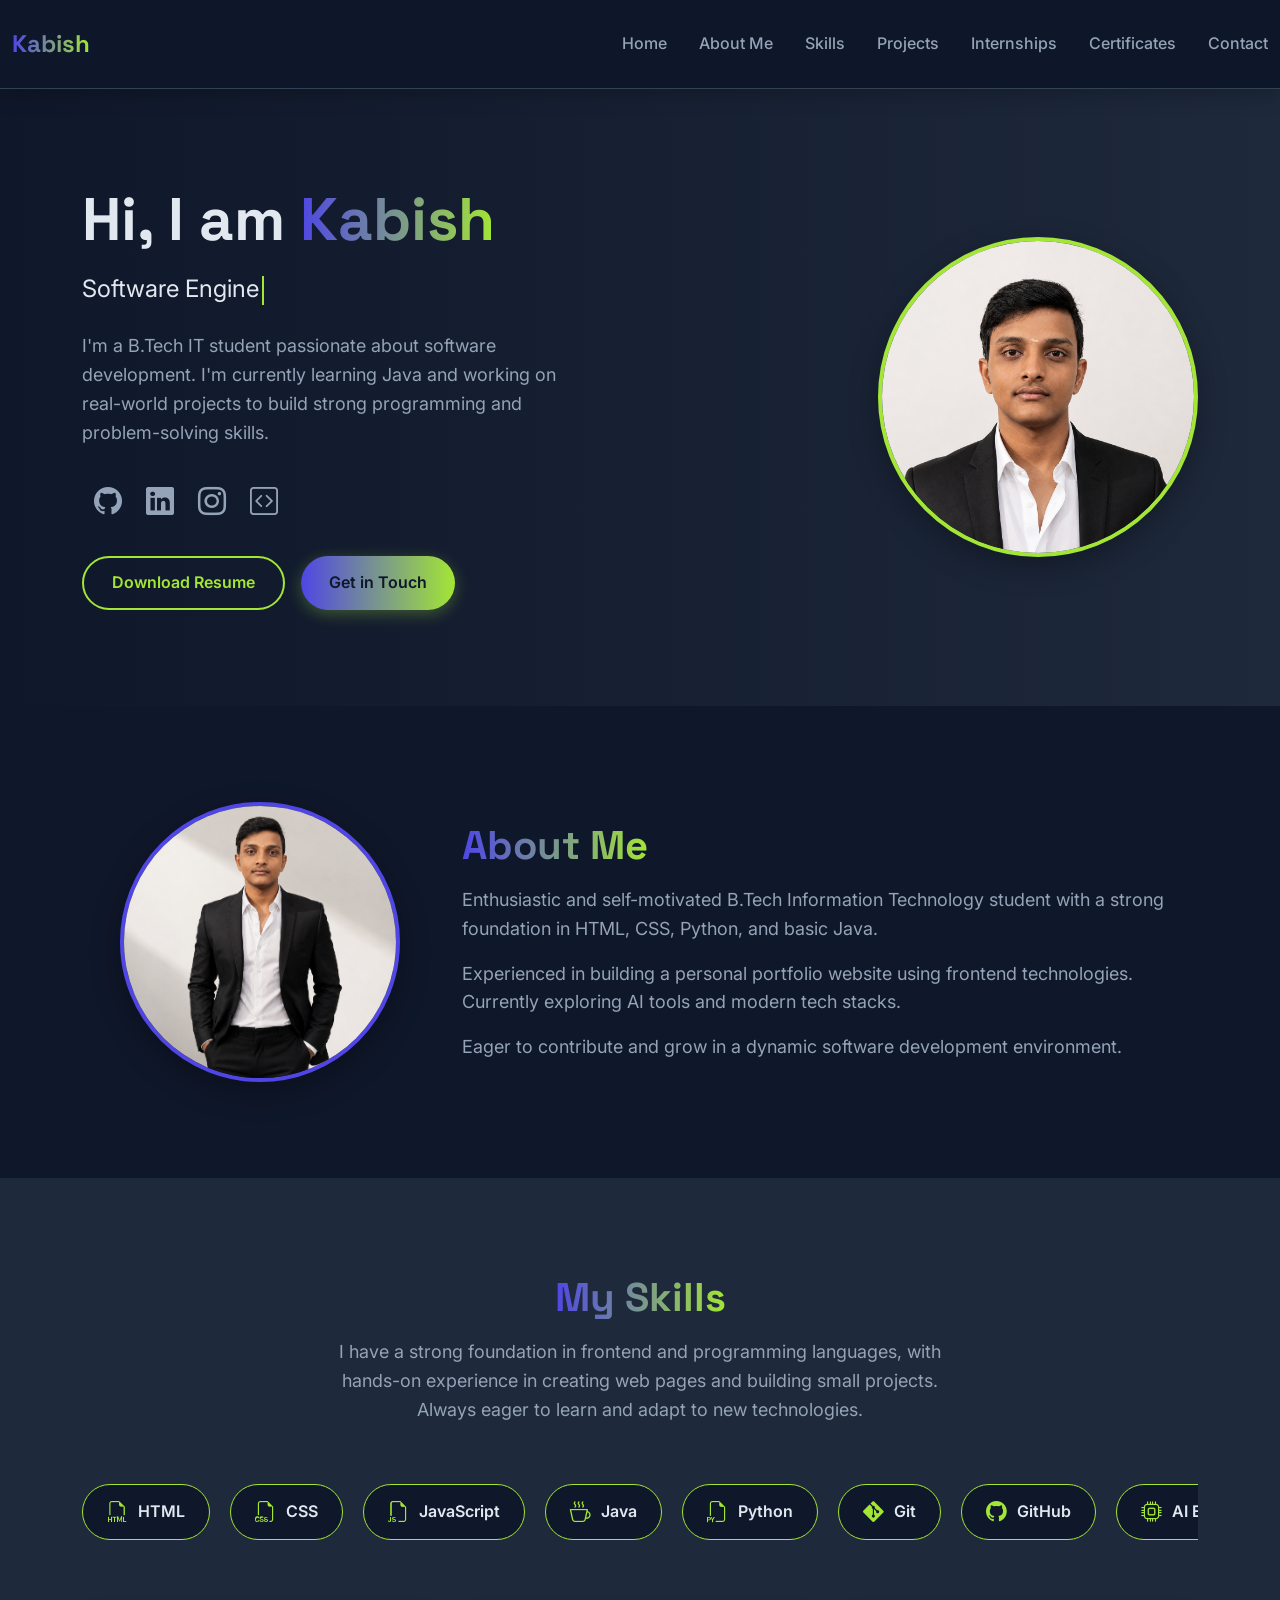
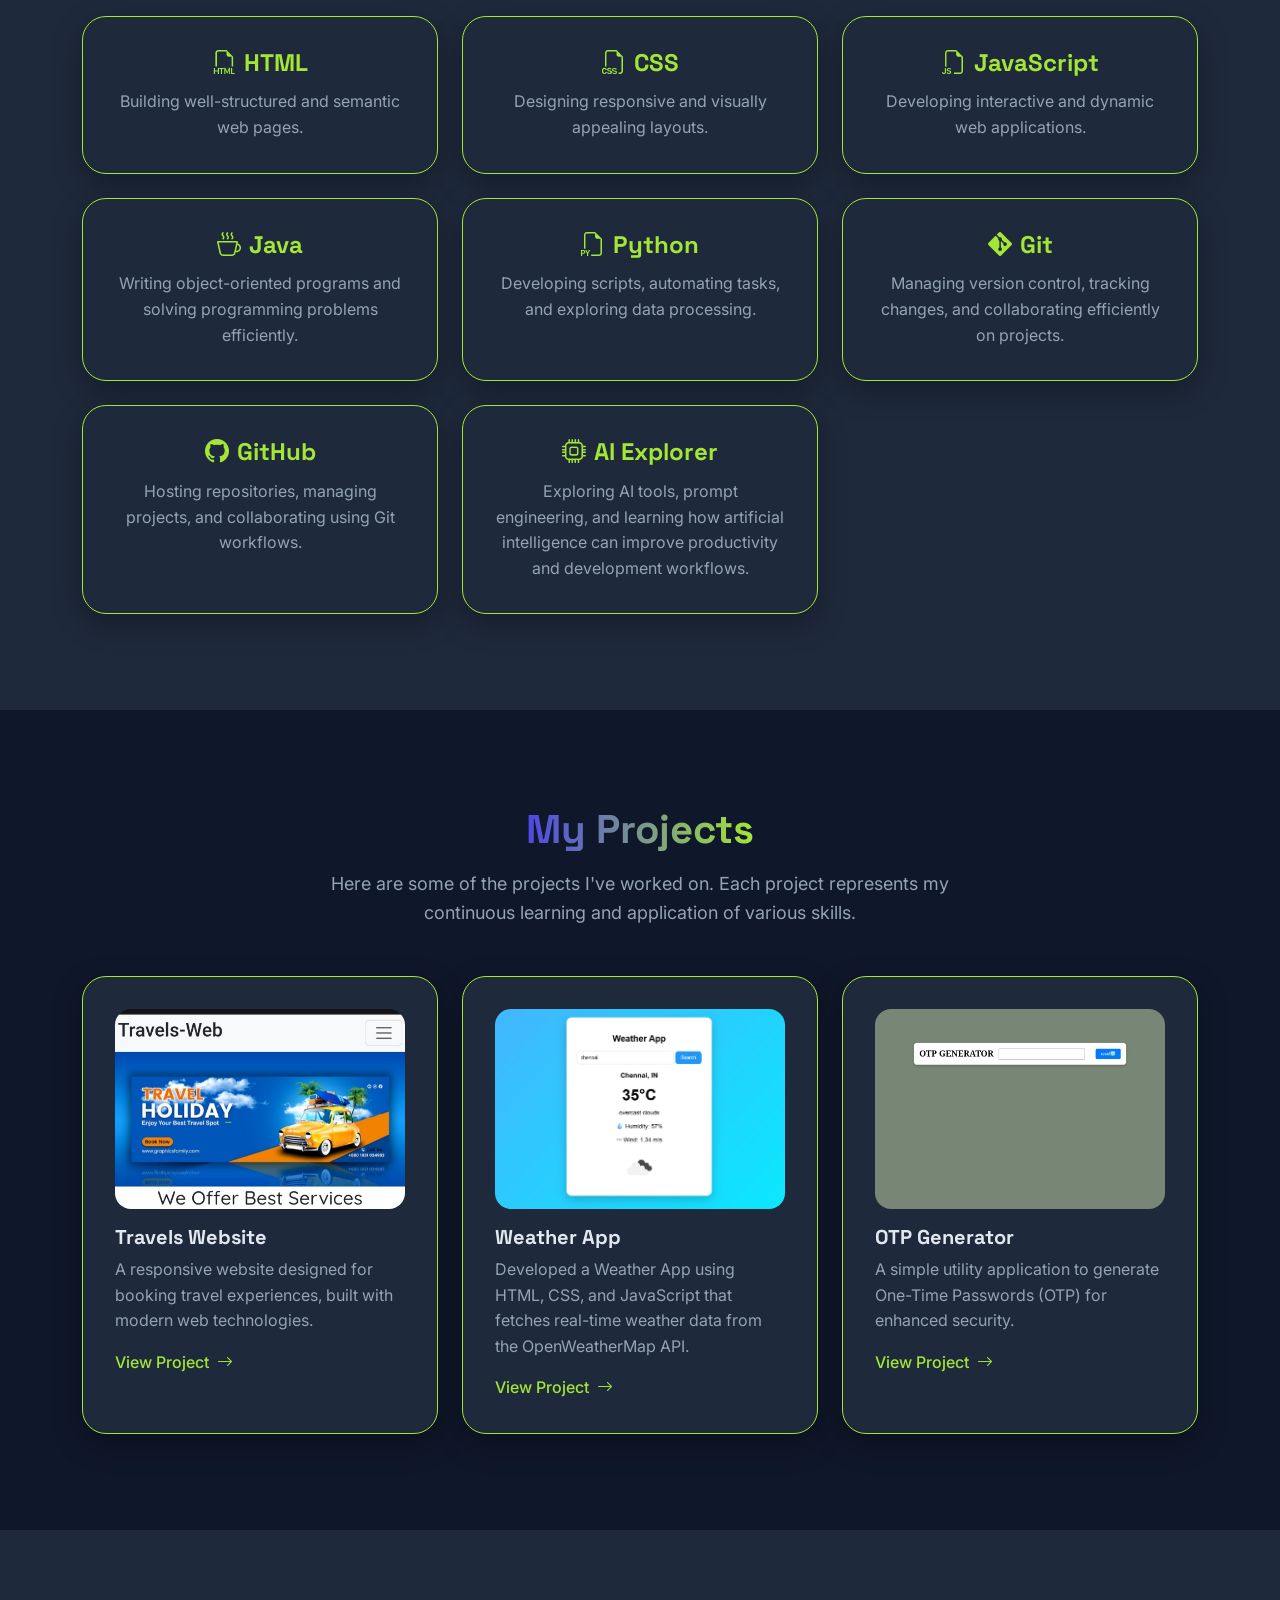
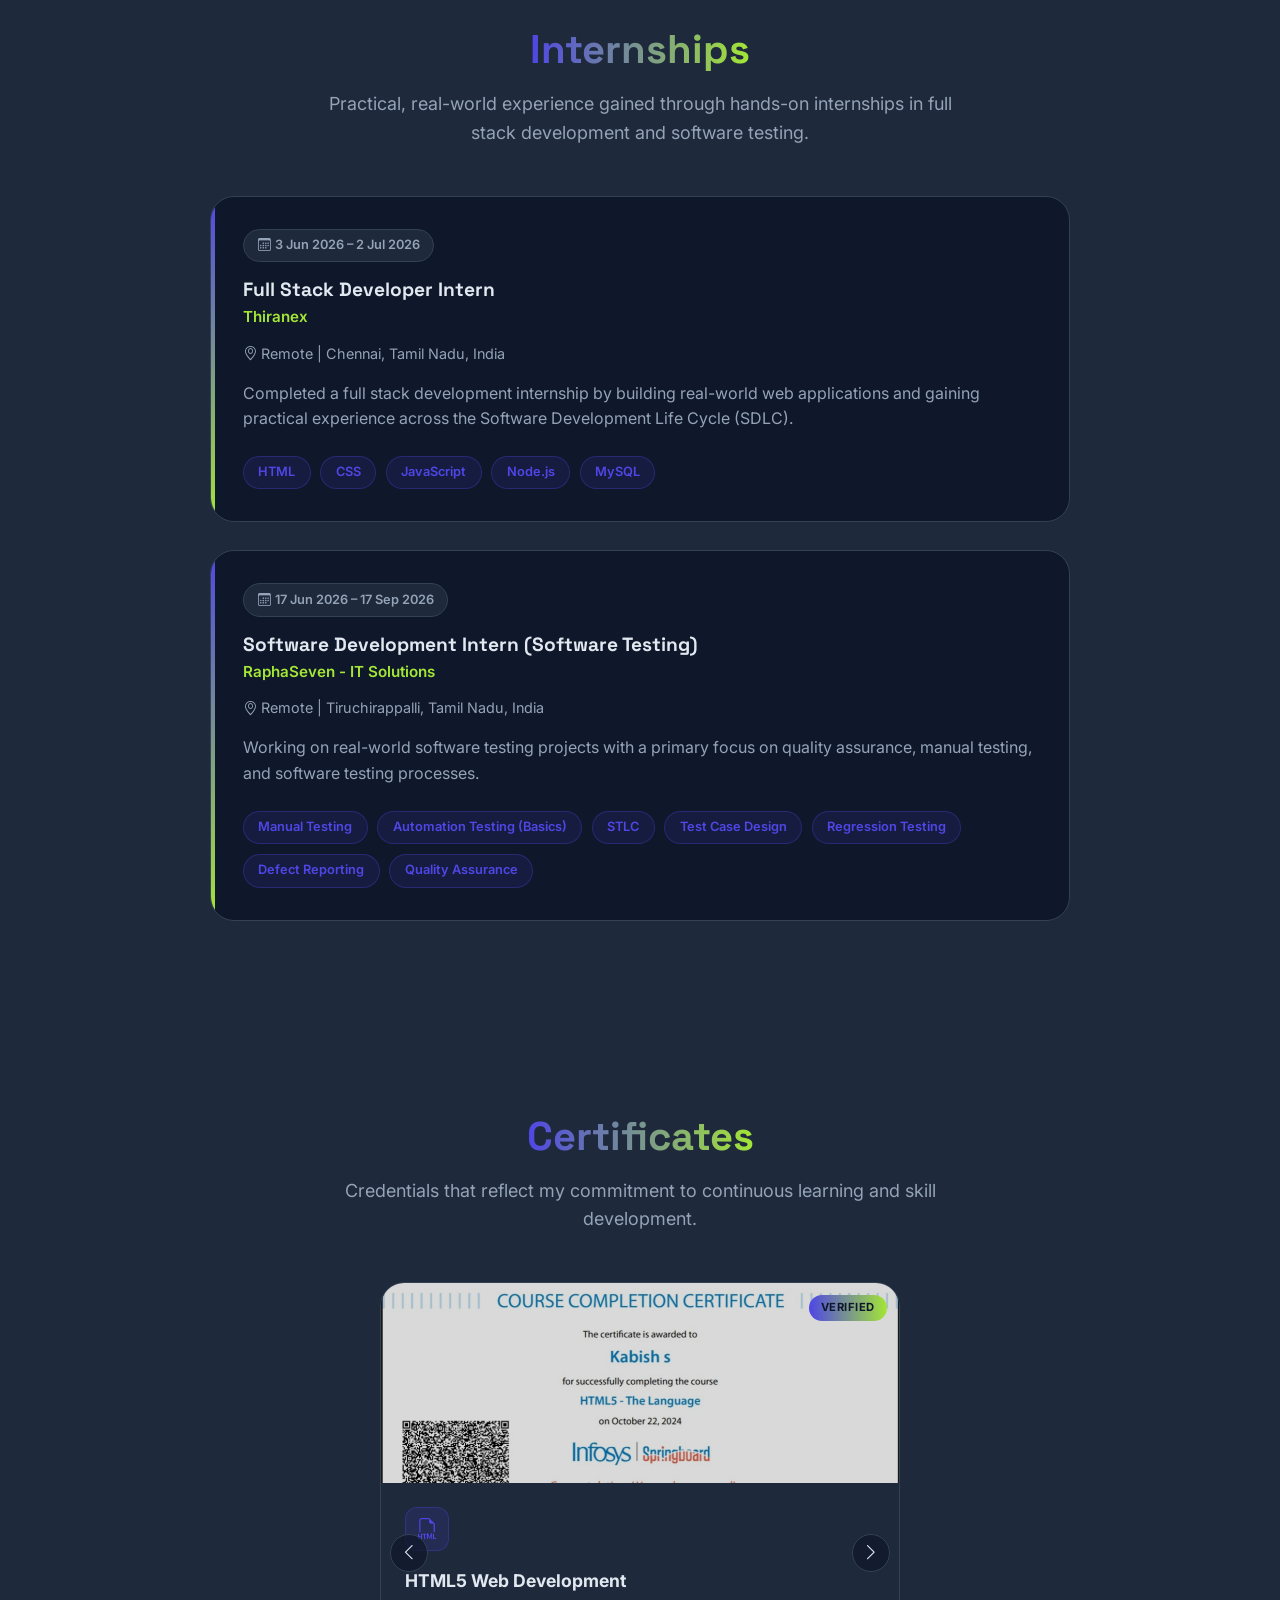
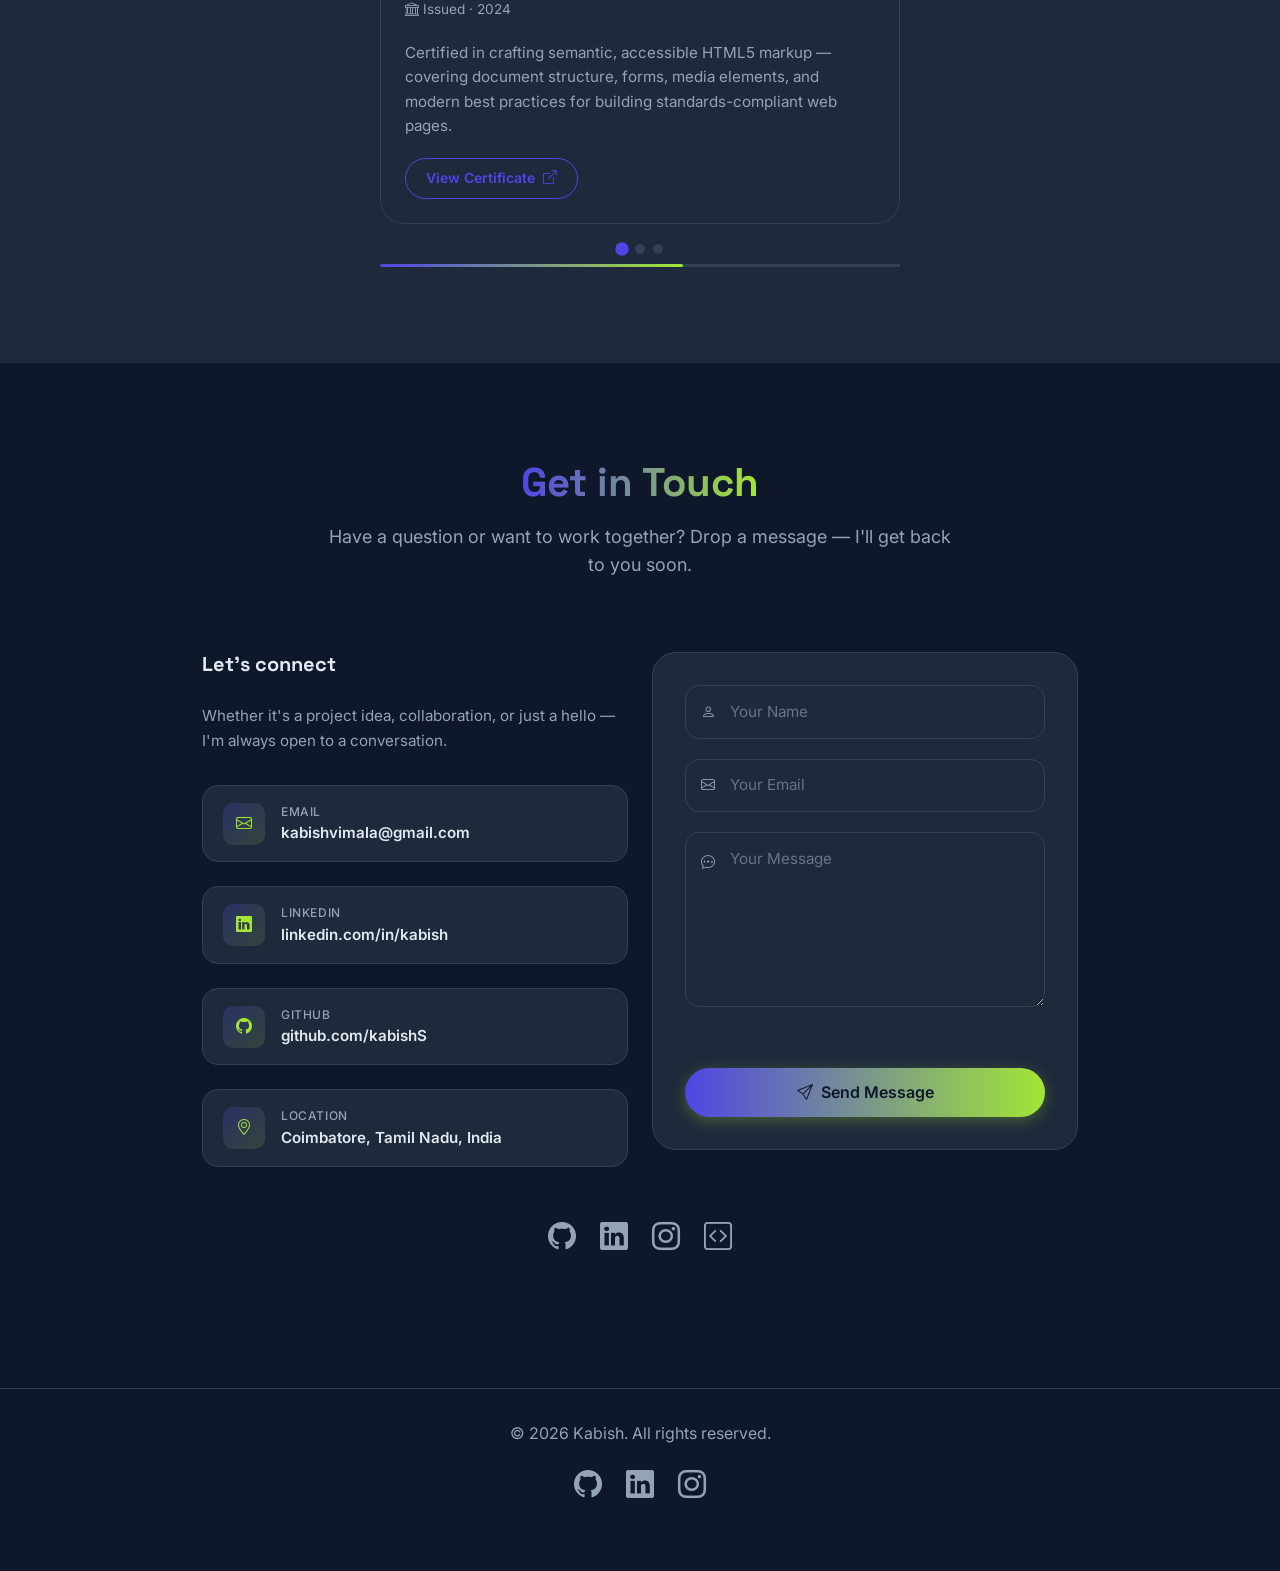
==== commit ed6d6a98: "internship date change" ====
--- a/index.html
+++ b/index.html
@@ -332,7 +332,7 @@
             </div>
 
             <div class="internship-card fade-in">
-                <span class="internship-duration"><i class="bi bi-calendar3 me-1"></i>17 Jun 2026 – 18 Aug 2026</span>
+                <span class="internship-duration"><i class="bi bi-calendar3 me-1"></i>17 Jun 2026 – 17 Sep 2026</span>
                 <h3 class="internship-role">Software Development Intern (Software Testing)</h3>
                 <p class="internship-company">RaphaSeven - IT Solutions</p>
                 <p class="internship-location"><i class="bi bi-geo-alt me-1"></i>Remote | Tiruchirappalli, Tamil Nadu, India</p>
--- a/CSS/style.css
+++ b/CSS/style.css
@@ -802,133 +802,77 @@
     border-top: 1px solid var(--border-color);
 }
 
-/* ── Internships (Centered Alternating Timeline) ── */
-.vtimeline {
-    position: relative;
-    max-width: 900px;
+/* ── Internships ── */
+.internship-list {
+    display: flex;
+    flex-direction: column;
+    gap: 1.75rem;
+    max-width: 860px;
     margin: 0 auto;
-    padding: 1rem 0;
-}
- 
-/* center vertical line */
-.vtimeline-line {
-    position: absolute;
-    top: 0;
-    bottom: 0;
-    left: 50%;
-    width: 3px;
-    transform: translateX(-50%);
-    background: linear-gradient(to bottom, var(--accent-indigo), var(--accent-lime));
-    border-radius: 3px;
-}
- 
-.vtimeline-item {
-    position: relative;
-    width: 100%;
-    display: flex;
-    margin-bottom: 3rem;
-}
-.vtimeline-item:last-child { margin-bottom: 0; }
- 
-/* node (dot on the line) */
-.vtimeline-node {
-    position: absolute;
-    left: 50%;
-    top: 0.4rem;
-    transform: translateX(-50%);
-    z-index: 2;
-}
-.vtimeline-dot {
-    display: block;
-    width: 18px;
-    height: 18px;
-    border-radius: 50%;
-    background: var(--accent-lime);
-    border: 4px solid var(--secondary-bg);
-    box-shadow: 0 0 0 3px var(--accent-lime), 0 0 18px rgba(163, 230, 53, 0.5);
-}
-.vtimeline-dot.alt {
-    background: var(--accent-indigo);
-    box-shadow: 0 0 0 3px var(--accent-indigo), 0 0 18px rgba(79, 70, 229, 0.5);
-}
- 
-/* card position: alternate left / right of the line */
-.vtimeline-card {
-    width: calc(50% - 2.5rem);
+}
+.internship-card {
     background-color: var(--primary-bg);
     border: 1px solid var(--border-color);
-    border-radius: 1.25rem;
-    padding: 1.5rem 1.75rem;
+    border-radius: 1.5rem;
+    padding: 2rem;
     text-align: left;
+    position: relative;
+    overflow: hidden;
     transition: transform 0.3s ease, box-shadow 0.3s ease, border-color 0.3s ease;
 }
-.vtimeline-card:hover {
+.internship-card::before {
+    content: '';
+    position: absolute;
+    top: 0; left: 0; bottom: 0;
+    width: 4px;
+    background: linear-gradient(to bottom, var(--accent-indigo), var(--accent-lime));
+}
+.internship-card:hover {
     transform: translateY(-4px);
     box-shadow: 0 15px 40px rgba(79, 70, 229, 0.25);
     border-color: var(--accent-indigo);
 }
- 
-.vtimeline-item.left  { justify-content: flex-start; }
-.vtimeline-item.right { justify-content: flex-end; }
- 
-/* little connector nub from card to the line */
-.vtimeline-item.left .vtimeline-card::before,
-.vtimeline-item.right .vtimeline-card::before {
-    content: '';
-    position: absolute;
-    top: 1.1rem;
-    width: 1.75rem;
-    height: 2px;
-    background: var(--border-color);
-}
-.vtimeline-item.left .vtimeline-card::before  { right: -1.75rem; }
-.vtimeline-item.right .vtimeline-card::before { left: -1.75rem; }
- 
-.vtimeline-date {
+.internship-duration {
     display: inline-flex;
     align-items: center;
-    font-size: 0.78rem;
+    font-size: 0.8rem;
     font-weight: 600;
     color: var(--text-secondary);
     background: var(--secondary-bg);
     border: 1px solid var(--border-color);
-    padding: 0.3rem 0.85rem;
+    padding: 0.35rem 0.85rem;
     border-radius: 9999px;
-    margin-bottom: 0.75rem;
-}
- 
-.vtimeline-role {
-    font-size: 1.15rem;
+    white-space: nowrap;
+    margin-bottom: 1rem;
+}
+.internship-role {
+    font-size: 1.2rem;
     color: var(--text-color);
-    margin-bottom: 0.15rem;
-}
-.vtimeline-company {
-    display: block;
-    font-size: 0.9rem;
+    margin-bottom: 0.25rem;
+}
+.internship-company {
+    font-size: 0.95rem;
     font-weight: 600;
     color: var(--accent-lime);
-    margin-bottom: 0.65rem;
-}
- 
-.vtimeline-location {
-    font-size: 0.85rem;
-    color: var(--text-secondary);
-    margin-bottom: 0.85rem;
-}
- 
-.vtimeline-summary {
-    font-size: 0.95rem;
-    color: var(--text-secondary);
-    margin-bottom: 1.1rem;
-}
- 
-.vtimeline-tags {
+    margin-bottom: 0.75rem;
+}
+.internship-location {
+    font-size: 0.9rem;
+    color: var(--text-secondary);
+    margin-bottom: 1rem;
+}
+.internship-summary {
+    font-size: 1rem;
+    color: var(--text-secondary);
+    margin-bottom: 1.5rem;
+}
+.internship-tags {
     display: flex;
     flex-wrap: wrap;
     gap: 0.6rem;
 }
-.vtimeline-tag {
-    font-size: 0.78rem;
+.internship-tag {
+    font-size: 0.8rem;
     font-weight: 600;
     color: var(--accent-indigo);
     background: rgba(79, 70, 229, 0.12);
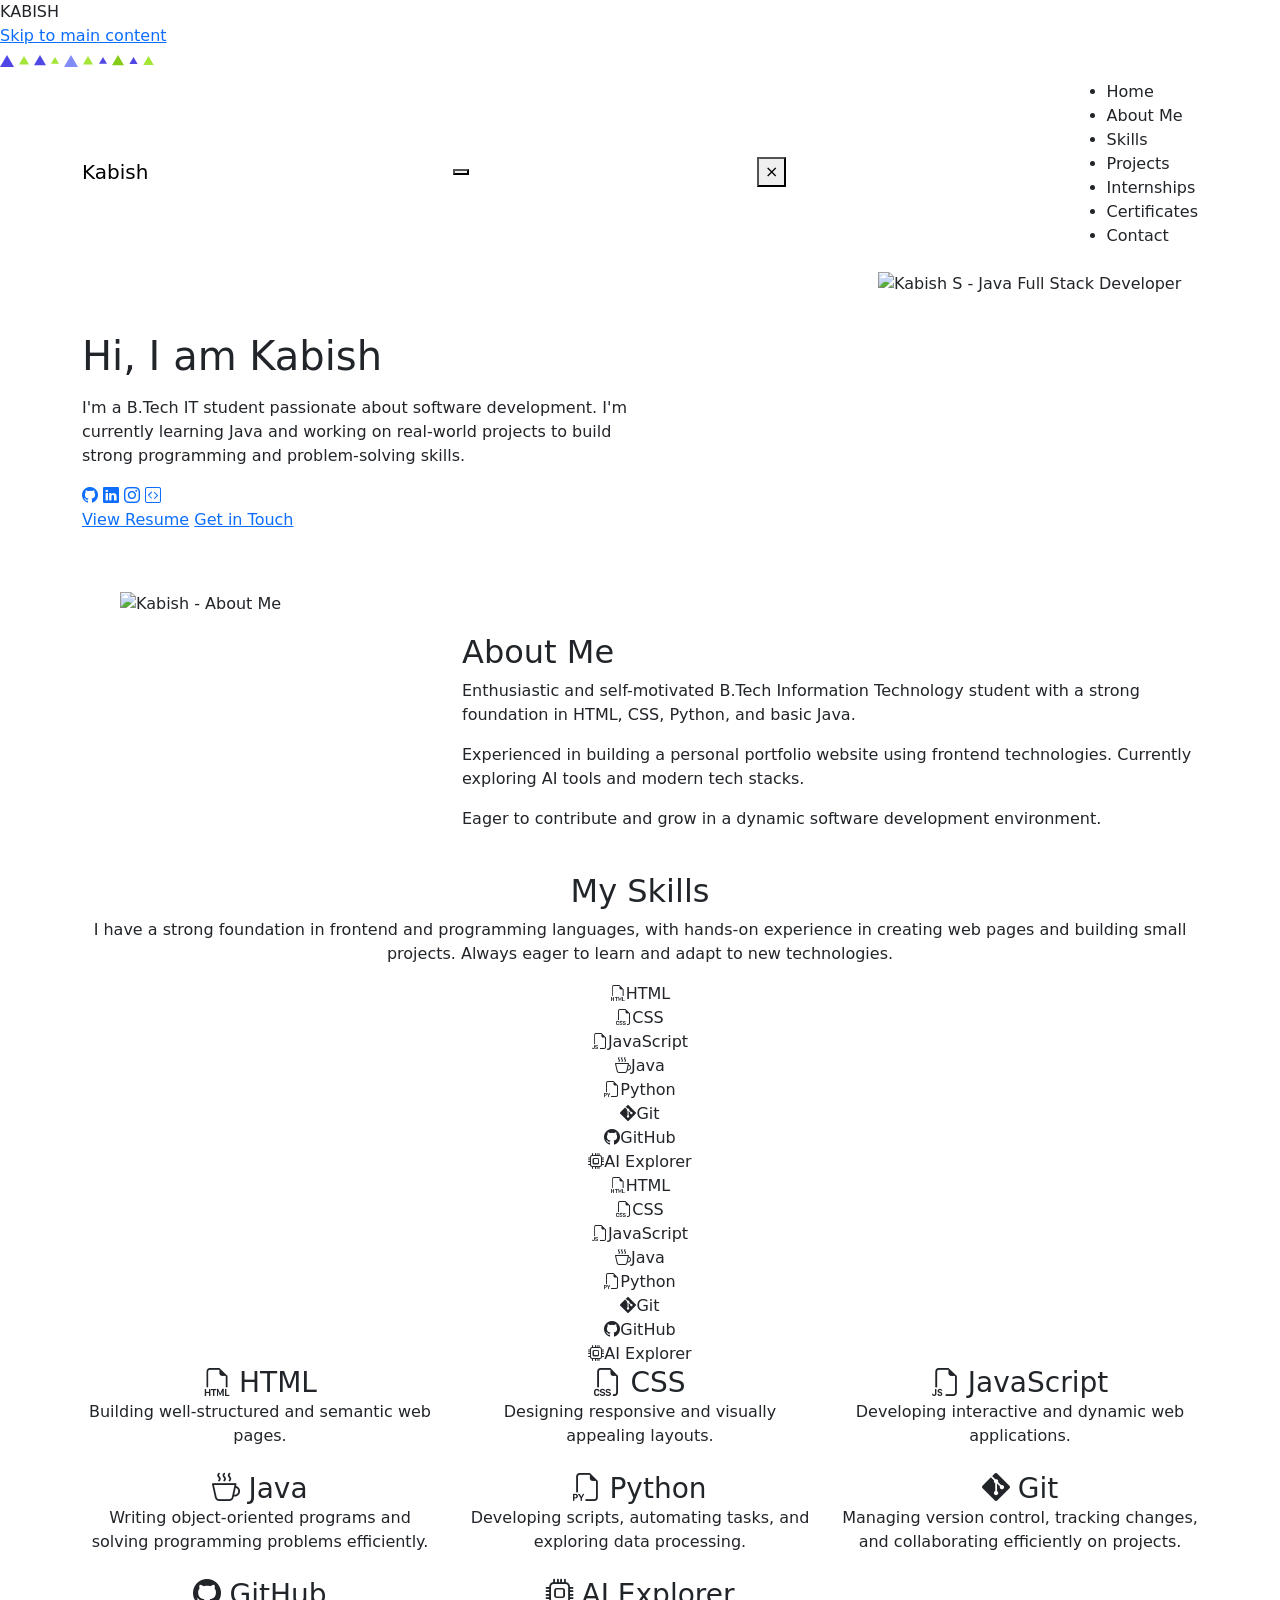
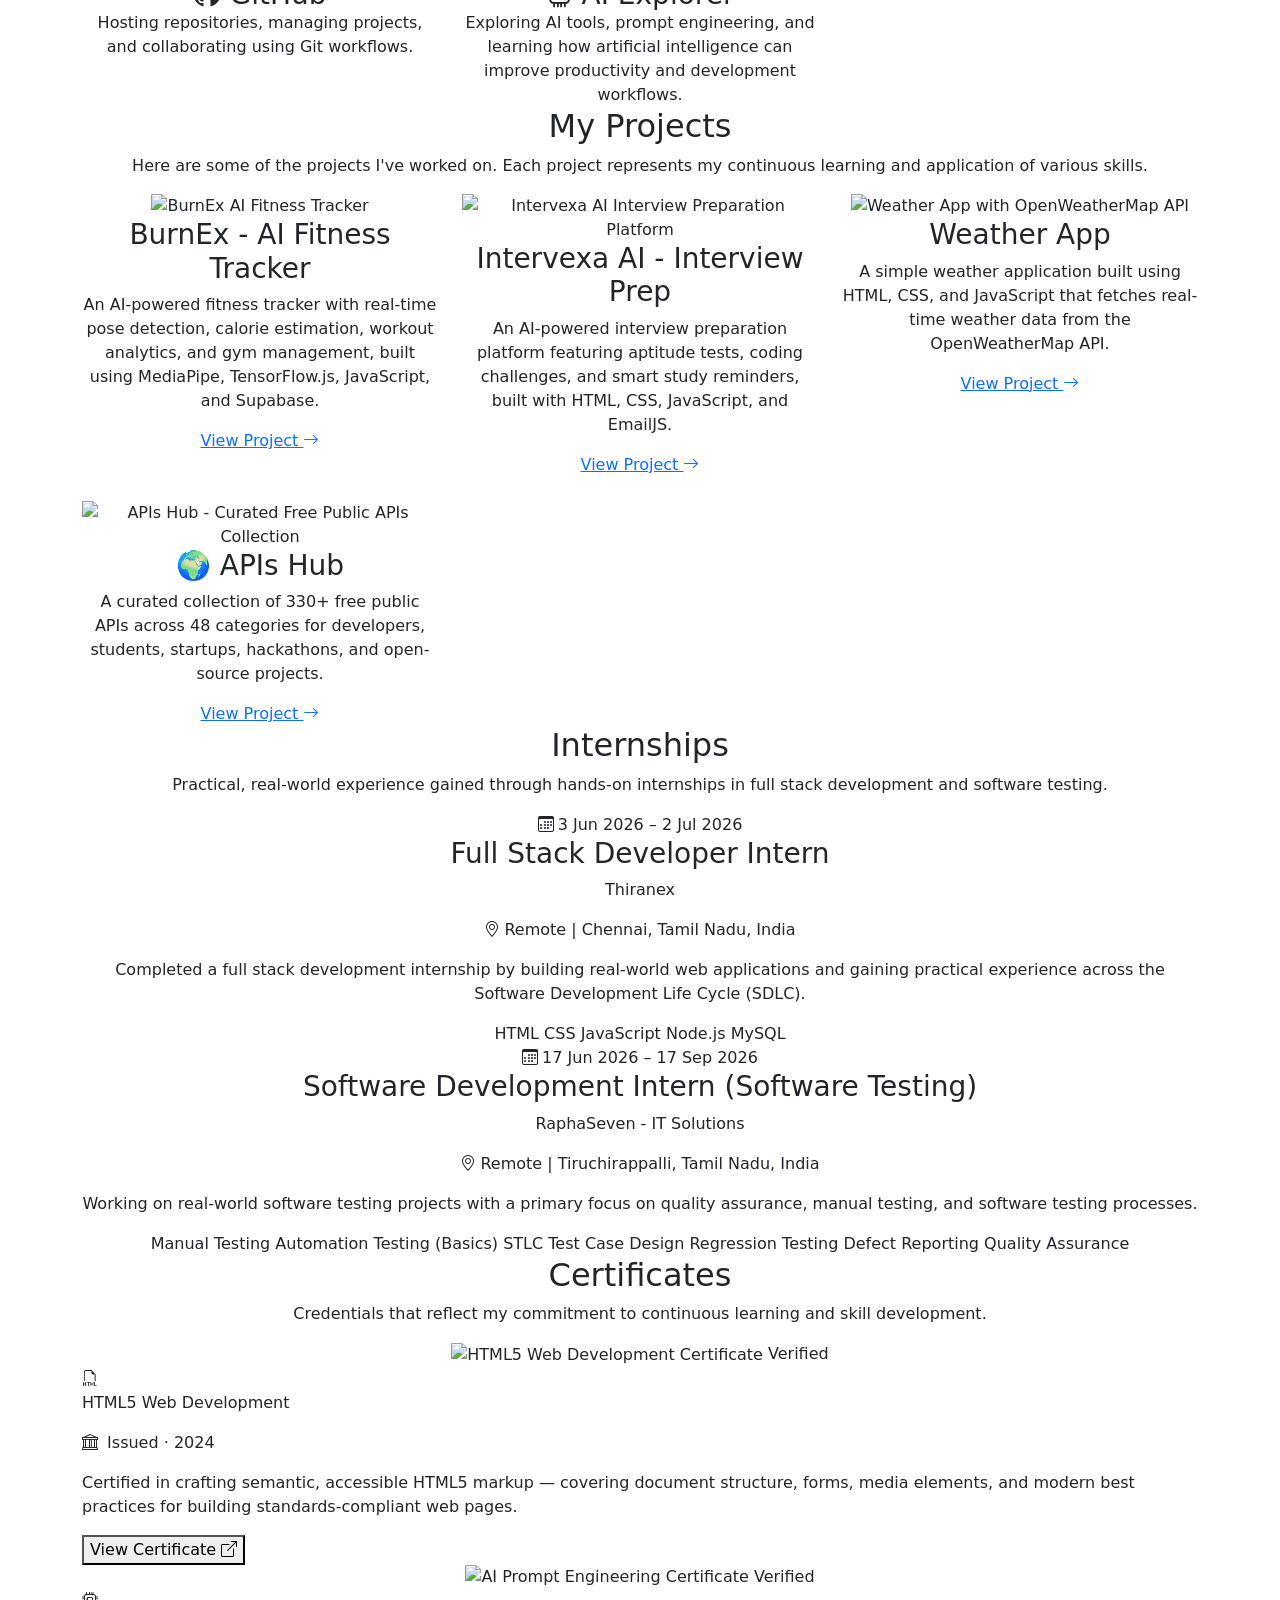
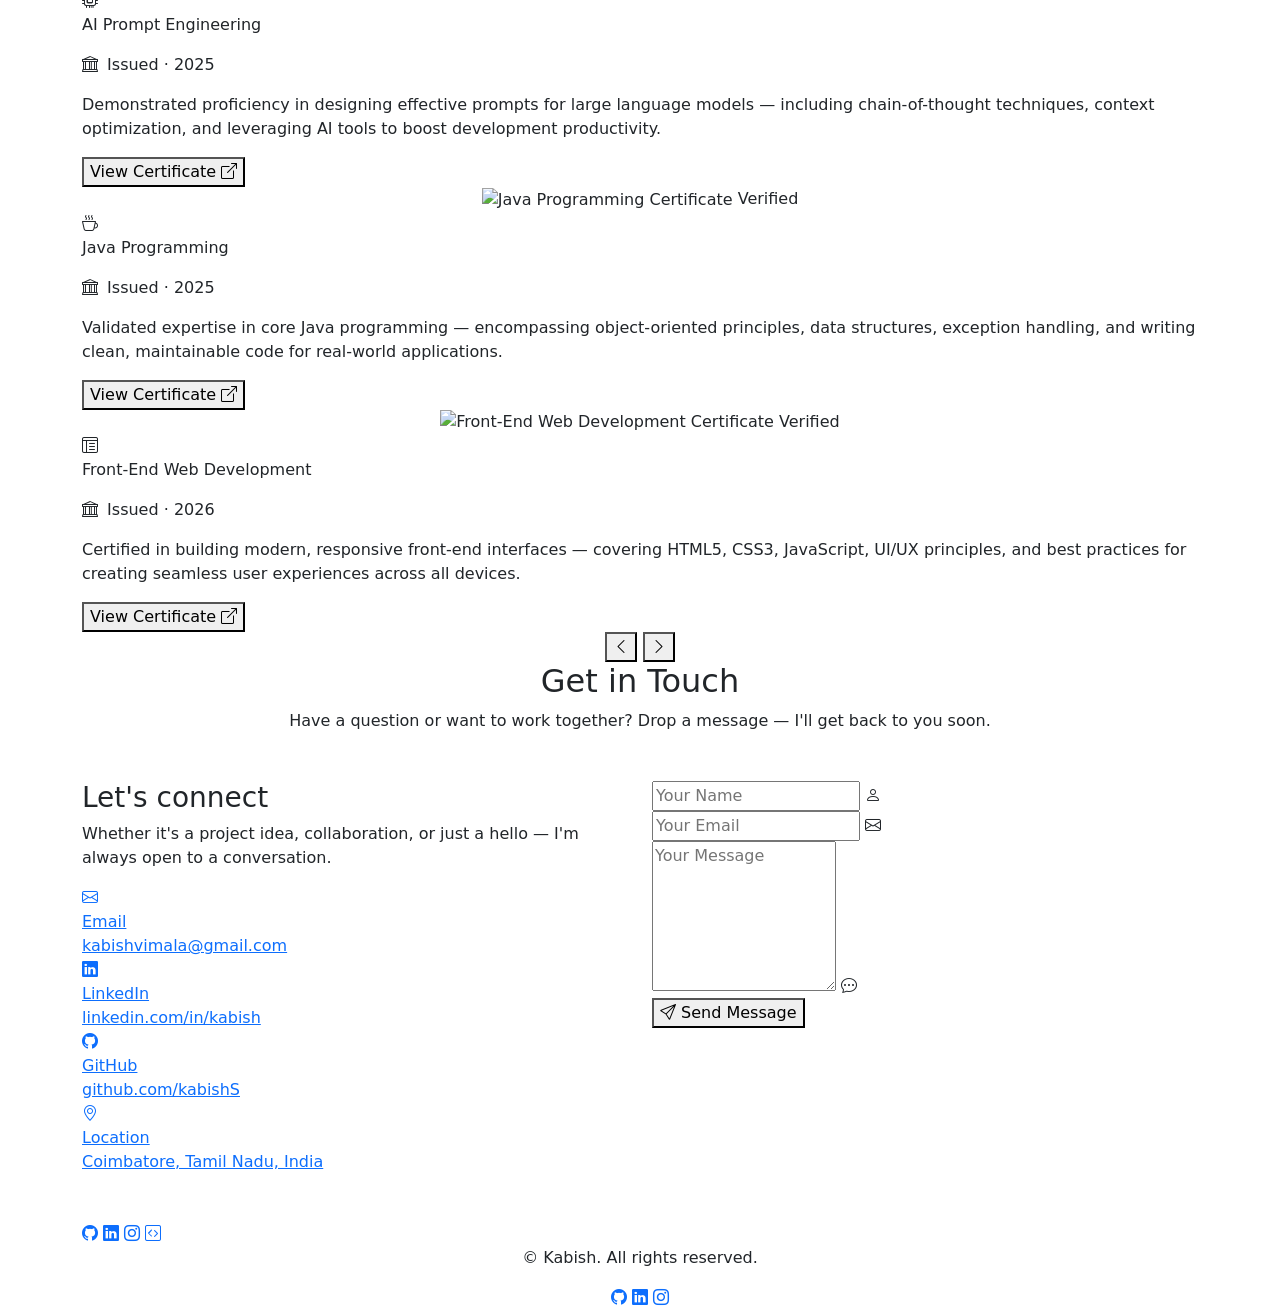
==== commit b43788e5: "Update index.html" ====
--- a/index.html
+++ b/index.html
@@ -3,7 +3,7 @@
 <head>
     <meta charset="UTF-8">
     <meta name="viewport" content="width=device-width, initial-scale=1.0">
-    <link rel="icon" type="image/png" href="images/profileicon.png">
+    <link rel="icon" type="image/png" href="images/profileicon.jpg">
 
     <!-- Preconnect for performance -->
     <link rel="preconnect" href="https://fonts.googleapis.com">
@@ -12,25 +12,44 @@
 
     <title>Kabish S | Java Full Stack Developer | Portfolio</title>
 
+    <!-- Primary SEO -->
     <meta name="title" content="Kabish S | Java Full Stack Developer | Portfolio">
     <meta name="description" content="Java Full Stack Developer skilled in HTML, CSS, JavaScript, Java, Spring Boot, Python, MySQL, Git, GitHub, AI tools, and Manual Testing. Explore my portfolio, projects, and skills.">
-    <meta name="keywords" content="Kabish, Kabish S, Kabish Portfolio, Java Full Stack Developer, Frontend Developer, Java Developer, Spring Boot, Python, HTML, CSS, JavaScript, MySQL, Git, GitHub, Manual Testing, AI Tools, Web Developer, Software Developer, Portfolio, VSB College, B.Tech Information Technology">
+    <meta name="keywords" content="Kabish, Kabish S, Kabish Portfolio, Java Full Stack Developer, Frontend Developer, Front-End Developer, Java Developer, Spring Boot, Python, HTML, CSS, JavaScript, MySQL, Git, GitHub, Manual Testing, AI Tools, Web Developer, Software Developer, APIs Hub, Portfolio, VSB College, B.Tech Information Technology, Coimbatore">
     <meta name="author" content="Kabish S">
-    <meta name="robots" content="index, follow">
+    <meta name="robots" content="index, follow, max-snippet:-1, max-image-preview:large, max-video-preview:-1">
     <meta name="theme-color" content="#0F172A">
+    <meta name="revisit-after" content="7 days">
+    <meta name="language" content="English">
+
+    <!-- Geo / Local SEO -->
+    <meta name="geo.region" content="IN-TN">
+    <meta name="geo.placename" content="Coimbatore, Tamil Nadu, India">
+    <meta name="geo.position" content="11.0168;76.9558">
+    <meta name="ICBM" content="11.0168, 76.9558">
 
     <link rel="canonical" href="https://kabishs.github.io/Kabish/">
 
+    <!-- Open Graph -->
     <meta property="og:type" content="website">
     <meta property="og:url" content="https://kabishs.github.io/Kabish/">
     <meta property="og:title" content="Kabish S | Java Full Stack Developer | Portfolio">
     <meta property="og:description" content="Java Full Stack Developer skilled in HTML, CSS, JavaScript, Java, Spring Boot, Python, MySQL, Git, GitHub, AI tools, and Manual Testing. Explore my portfolio, projects, and skills.">
+    <meta property="og:image" content="https://kabishs.github.io/Kabish/images/kabish.jpg">
+    <meta property="og:image:width" content="1200">
+    <meta property="og:image:height" content="630">
+    <meta property="og:image:alt" content="Kabish S - Java Full Stack Developer">
     <meta property="og:site_name" content="Kabish Portfolio">
-
+    <meta property="og:locale" content="en_IN">
+
+    <!-- Twitter Card -->
     <meta name="twitter:card" content="summary_large_image">
     <meta name="twitter:title" content="Kabish S | Java Full Stack Developer | Portfolio">
     <meta name="twitter:description" content="Java Full Stack Developer skilled in HTML, CSS, JavaScript, Java, Spring Boot, Python, MySQL, Git, GitHub, AI tools, and Manual Testing.">
-
+    <meta name="twitter:image" content="https://kabishs.github.io/Kabish/images/kabish.jpg">
+    <meta name="twitter:image:alt" content="Kabish S - Java Full Stack Developer">
+
+    <!-- JSON-LD: Person Schema (expanded) -->
     <script type="application/ld+json">
     {
       "@context": "https://schema.org",
@@ -39,7 +58,51 @@
       "url": "https://kabishs.github.io/Kabish/",
       "jobTitle": "Java Full Stack Developer",
       "description": "Java Full Stack Developer, Frontend Developer, Manual QA Tester and AI Enthusiast.",
-      "image": "https://kabishs.github.io/Kabish/images/profileicon.png",
+      "image": "https://kabishs.github.io/Kabish/images/kabish.jpg",
+      "email": "kabishvimala@gmail.com",
+      "address": {
+        "@type": "PostalAddress",
+        "addressLocality": "Coimbatore",
+        "addressRegion": "Tamil Nadu",
+        "addressCountry": "IN"
+      },
+      "alumniOf": {
+        "@type": "CollegeOrUniversity",
+        "name": "VSB College of Engineering Technical Campus",
+        "address": {
+          "@type": "PostalAddress",
+          "addressLocality": "Coimbatore",
+          "addressRegion": "Tamil Nadu",
+          "addressCountry": "IN"
+        }
+      },
+      "knowsAbout": [
+        "HTML5", "CSS3", "JavaScript", "Java", "Spring Boot",
+        "Python", "MySQL", "Git", "GitHub", "Manual Testing",
+        "AI Prompt Engineering", "Front-End Development", "REST APIs"
+      ],
+      "hasCredential": [
+        {
+          "@type": "EducationalOccupationalCredential",
+          "name": "HTML5 Web Development",
+          "dateCreated": "2024"
+        },
+        {
+          "@type": "EducationalOccupationalCredential",
+          "name": "AI Prompt Engineering",
+          "dateCreated": "2025"
+        },
+        {
+          "@type": "EducationalOccupationalCredential",
+          "name": "Java Programming",
+          "dateCreated": "2025"
+        },
+        {
+          "@type": "EducationalOccupationalCredential",
+          "name": "Front-End Web Development",
+          "dateCreated": "2025"
+        }
+      ],
       "sameAs": [
         "https://github.com/kabishS",
         "https://www.linkedin.com/in/kabish/",
@@ -49,35 +112,62 @@
     }
     </script>
 
-    <!-- Bootstrap CSS (grid + utilities only, no JS bundle needed) -->
+    <!-- JSON-LD: WebSite with SearchAction -->
+    <script type="application/ld+json">
+    {
+      "@context": "https://schema.org",
+      "@type": "WebSite",
+      "name": "Kabish Portfolio",
+      "url": "https://kabishs.github.io/Kabish/",
+      "description": "Portfolio website of Kabish S, Java Full Stack Developer from Coimbatore, India.",
+      "author": { "@type": "Person", "name": "Kabish S" },
+      "inLanguage": "en-IN"
+    }
+    </script>
+
+    <!-- JSON-LD: BreadcrumbList -->
+    <script type="application/ld+json">
+    {
+      "@context": "https://schema.org",
+      "@type": "BreadcrumbList",
+      "itemListElement": [
+        { "@type": "ListItem", "position": 1, "name": "Home",         "item": "https://kabishs.github.io/Kabish/" },
+        { "@type": "ListItem", "position": 2, "name": "Projects",     "item": "https://kabishs.github.io/Kabish/#work" },
+        { "@type": "ListItem", "position": 3, "name": "Certificates", "item": "https://kabishs.github.io/Kabish/#certificates" },
+        { "@type": "ListItem", "position": 4, "name": "Contact",      "item": "https://kabishs.github.io/Kabish/#contact" }
+      ]
+    }
+    </script>
+
+    <!-- Bootstrap CSS -->
     <link href="https://cdn.jsdelivr.net/npm/bootstrap@5.3.8/dist/css/bootstrap.min.css" rel="stylesheet">
-    <!-- Bootstrap Icons: non-blocking, icons aren't needed for first paint -->
+    <!-- Bootstrap Icons: non-blocking -->
     <link rel="stylesheet" href="https://cdn.jsdelivr.net/npm/bootstrap-icons@1.11.3/font/bootstrap-icons.min.css"
           media="print" onload="this.media='all'">
     <noscript>
         <link rel="stylesheet" href="https://cdn.jsdelivr.net/npm/bootstrap-icons@1.11.3/font/bootstrap-icons.min.css">
     </noscript>
-    <!-- Site styles (loaded first, before fonts, so layout/paint isn't blocked on font CSS) -->
-    <link rel="stylesheet" href="CSS/style.css">
-
-    <!-- Fonts: loaded non-blocking. The stylesheet downloads in the
-         background (media="print" makes browsers treat it as low priority
-         and non-render-blocking) then swaps to "all" once loaded. -->
+    <!-- Site styles -->
+    <link rel="stylesheet" href="css/style.css">
+
+    <!-- Fonts: non-blocking -->
     <link rel="stylesheet"
           href="https://fonts.googleapis.com/css2?family=Inter:wght@300;400;500;600;700&family=Space+Grotesk:wght@400;500;700&display=swap"
           media="print" onload="this.media='all'">
     <noscript>
         <link rel="stylesheet" href="https://fonts.googleapis.com/css2?family=Inter:wght@300;400;500;600;700&family=Space+Grotesk:wght@400;500;700&display=swap">
     </noscript>
+
+    <!-- LCP optimisation: preload hero image so it loads as early as possible -->
+    <link rel="preload" as="image" href="images/kabish.jpg">
 </head>
 <body class="scroll-smooth">
 
     <!-- Preloader -->
     <div id="preloader" class="preloader">
-        <img src="images/profileicon.png" alt="Kabish" class="preloader-icon">
-        <div class="preloader-name">KABISH</div>
-        <div class="dots"><span></span><span></span><span></span></div>
-    </div>
+    <div class="preloader-name">KABISH</div>
+    <div class="orbit"><span></span><span></span><span></span><span></span></div>
+</div>
 
     <a href="#main-content" class="skip-link">Skip to main content</a>
 
@@ -144,12 +234,12 @@
                             <a href="https://leetcode.com/u/kabish10/"        target="_blank" rel="noopener" aria-label="LeetCode Profile"  class="social-icon"><i class="bi bi-code-square"></i></a>
                         </div>
                         <div class="hero-cta-row justify-content-center justify-content-md-start">
-                            <a href="./pdf/Kabish_Resume.pdf" download class="btn-secondary">Download Resume</a>
+                            <a href="./pdf/Kabish_Resume.pdf" target="_blank" rel="noopener" class="btn-secondary">View Resume</a>
                             <a href="#contact" class="btn-primary">Get in Touch</a>
                         </div>
                     </div>
                     <div class="col-12 col-md-6 d-flex justify-content-center justify-content-md-end fade-in">
-                        <img src="images/kabish.png" alt="Kabish Software Developer" width="320" height="320" class="hero-img">
+                        <img src="images/kabish.jpg" alt="Kabish S - Java Full Stack Developer" width="320" height="320" class="hero-img" fetchpriority="high">
                     </div>
                 </div>
             </div>
@@ -160,7 +250,7 @@
             <div class="container">
                 <div class="row align-items-center gy-5">
                     <div class="col-12 col-md-4 d-flex justify-content-center fade-in">
-                        <img src="images/kabishphoto.png" alt="Kabish - About Me" width="280" height="280" loading="lazy" class="about-img">
+                        <img src="images/kabish.jpg" alt="Kabish - About Me" width="280" height="280" loading="lazy" class="about-img">
                     </div>
                     <div class="col-12 col-md-8 text-center text-md-start fade-in">
                         <h2 class="section-title gradient-text">About Me</h2>
@@ -261,48 +351,58 @@
                 </div>
             </div>
         </section>
-
-        <!-- Projects Section -->
-        <section id="work" class="section-block bg-primary-bg">
-            <div class="container text-center">
-                <h2 class="section-title gradient-text fade-in">My Projects</h2>
-                <p class="section-lead fade-in">
-                    Here are some of the projects I've worked on. Each project represents my continuous learning and application of various skills.
-                </p>
-                <div class="row g-4">
-                    <div class="col-12 col-md-6 col-lg-4 fade-in">
-                        <div class="card-block project-card">
-                            <img src="images/project1.jpg" alt="Travels Website" width="400" height="220" loading="lazy" class="project-img">
-                            <h3 class="project-title">Travels Website</h3>
-                            <p class="card-text">A responsive website designed for booking travel experiences, built with modern web technologies.</p>
-                            <a href="https://kabishs.github.io/Travels-Web/" target="_blank" rel="noopener" class="project-link">
-                                View Project <i class="bi bi-arrow-right project-link-arrow"></i>
-                            </a>
-                        </div>
-                    </div>
-                    <div class="col-12 col-md-6 col-lg-4 fade-in">
-                        <div class="card-block project-card">
-                            <img src="images/project2.png" alt="Emoji App" width="400" height="220" loading="lazy" class="project-img">
-                            <h3 class="project-title">Weather App</h3>
-                            <p class="card-text">Developed a Weather App using HTML, CSS, and JavaScript that fetches real-time weather data from the OpenWeatherMap API.</p>
-                            <a href="https://kabishs.github.io/Weather-App/" target="_blank" rel="noopener" class="project-link">
-                                View Project <i class="bi bi-arrow-right project-link-arrow"></i>
-                            </a>
-                        </div>
-                    </div>
-                    <div class="col-12 col-md-6 col-lg-4 fade-in">
-                        <div class="card-block project-card">
-                            <img src="images/project3.jpg" alt="OTP Generator" width="400" height="220" loading="lazy" class="project-img">
-                            <h3 class="project-title">OTP Generator</h3>
-                            <p class="card-text">A simple utility application to generate One-Time Passwords (OTP) for enhanced security.</p>
-                            <a href="https://kabishs.github.io/OTP/" target="_blank" rel="noopener" class="project-link">
-                                View Project <i class="bi bi-arrow-right project-link-arrow"></i>
-                            </a>
-                        </div>
-                    </div>
-                </div>
-            </div>
-        </section>
+<!-- Projects Section -->
+<section id="work" class="section-block bg-primary-bg">
+    <div class="container text-center">
+        <h2 class="section-title gradient-text fade-in">My Projects</h2>
+        <p class="section-lead fade-in">
+            Here are some of the projects I've worked on. Each project represents my continuous learning and application of various skills.
+        </p>
+        <div class="row g-4">
+            <div class="col-12 col-md-6 col-lg-4 fade-in">
+                <div class="card-block project-card">
+                    <img src="project/project1.png" alt="BurnEx AI Fitness Tracker" width="400" height="220" loading="lazy" class="project-img">
+                    <h3 class="project-title">BurnEx - AI Fitness Tracker</h3>
+                    <p class="card-text">An AI-powered fitness tracker with real-time pose detection, calorie estimation, workout analytics, and gym management, built using MediaPipe, TensorFlow.js, JavaScript, and Supabase.</p>
+                    <a href="https://kabishs.github.io/BurnEx/" target="_blank" rel="noopener" class="project-link">
+                        View Project <i class="bi bi-arrow-right project-link-arrow"></i>
+                    </a>
+                </div>
+            </div>
+            <div class="col-12 col-md-6 col-lg-4 fade-in">
+                <div class="card-block project-card">
+                    <img src="project/project2.png" alt="Intervexa AI Interview Preparation Platform" width="400" height="220" loading="lazy" class="project-img">
+                    <h3 class="project-title">Intervexa AI - Interview Prep</h3>
+                    <p class="card-text">An AI-powered interview preparation platform featuring aptitude tests, coding challenges, and smart study reminders, built with HTML, CSS, JavaScript, and EmailJS.</p>
+                    <a href="https://kabishs.github.io/Intervexa-AI/" target="_blank" rel="noopener" class="project-link">
+                        View Project <i class="bi bi-arrow-right project-link-arrow"></i>
+                    </a>
+                </div>
+            </div>
+            <div class="col-12 col-md-6 col-lg-4 fade-in">
+                <div class="card-block project-card">
+                    <img src="project/project3.png" alt="Weather App with OpenWeatherMap API" width="400" height="220" loading="lazy" class="project-img">
+                    <h3 class="project-title">Weather App</h3>
+                    <p class="card-text">A simple weather application built using HTML, CSS, and JavaScript that fetches real-time weather data from the OpenWeatherMap API.</p>
+                    <a href="https://kabishs.github.io/Weather-App/" target="_blank" rel="noopener" class="project-link">
+                        View Project <i class="bi bi-arrow-right project-link-arrow"></i>
+                    </a>
+                </div>
+            </div>
+            <div class="col-12 col-md-6 col-lg-4 fade-in">
+                <div class="card-block project-card">
+                    <img src="project/project4.png" alt="APIs Hub - Curated Free Public APIs Collection" width="400" height="220" loading="lazy" class="project-img">
+                    <h3 class="project-title">🌍 APIs Hub</h3>
+                    <p class="card-text">A curated collection of 330+ free public APIs across 48 categories for developers, students, startups, hackathons, and open-source projects.</p>
+                    <a href="https://kabishs.github.io/APIs-Hub/" target="_blank" rel="noopener" class="project-link">
+                        View Project <i class="bi bi-arrow-right project-link-arrow"></i>
+                    </a>
+                </div>
+            </div>
+        </div>
+    </div>
+</section>
+    
 
         <!-- Internships Section -->
 <section id="internships" class="section-block bg-secondary-bg">
@@ -365,10 +465,11 @@
                 <div class="cert-carousel-wrap fade-in">
                     <div class="cert-carousel-track" id="certTrack">
 
+                        <!-- Certificate 1: HTML5 Web Development -->
                         <div class="cert-carousel-slide">
                             <div class="cert-card">
                                 <div class="cert-img-wrap">
-                                    <img src="images/HTML5.jpeg" alt="HTML5 Certificate" width="520" height="200" loading="lazy">
+                                    <img src="certificate/HTML5.jpeg" alt="HTML5 Web Development Certificate" width="520" height="200" loading="lazy">
                                     <span class="cert-badge">Verified</span>
                                 </div>
                                 <div class="cert-body text-start">
@@ -378,17 +479,18 @@
                                     <p class="cert-desc">
                                         Certified in crafting semantic, accessible HTML5 markup — covering document structure, forms, media elements, and modern best practices for building standards-compliant web pages.
                                     </p>
-                                    <button class="cert-view-btn" data-cert-img="images/HTML5.jpeg" data-cert-title="HTML5 Web Development">
+                                    <button class="cert-view-btn" data-cert-img="certificate/HTML5.jpeg" data-cert-title="HTML5 Web Development">
                                         View Certificate <i class="bi bi-box-arrow-up-right"></i>
                                     </button>
                                 </div>
                             </div>
                         </div>
 
+                        <!-- Certificate 2: AI Prompt Engineering -->
                         <div class="cert-carousel-slide">
                             <div class="cert-card">
                                 <div class="cert-img-wrap">
-                                    <img src="images/AI_PROMPT_ENGINEERING.jpeg" alt="AI Prompt Engineering Certificate" width="520" height="200" loading="lazy">
+                                    <img src="certificate/AI_PROMPT_ENGINEERING.jpeg" alt="AI Prompt Engineering Certificate" width="520" height="200" loading="lazy">
                                     <span class="cert-badge">Verified</span>
                                 </div>
                                 <div class="cert-body text-start">
@@ -398,17 +500,18 @@
                                     <p class="cert-desc">
                                         Demonstrated proficiency in designing effective prompts for large language models — including chain-of-thought techniques, context optimization, and leveraging AI tools to boost development productivity.
                                     </p>
-                                    <button class="cert-view-btn" data-cert-img="images/AI_PROMPT_ENGINEERING.jpeg" data-cert-title="AI Prompt Engineering">
+                                    <button class="cert-view-btn" data-cert-img="certificate/AI_PROMPT_ENGINEERING.jpeg" data-cert-title="AI Prompt Engineering">
                                         View Certificate <i class="bi bi-box-arrow-up-right"></i>
                                     </button>
                                 </div>
                             </div>
                         </div>
 
+                        <!-- Certificate 3: Java Programming -->
                         <div class="cert-carousel-slide">
                             <div class="cert-card">
                                 <div class="cert-img-wrap">
-                                    <img src="images/JAVA.jpeg" alt="Java Certificate" width="520" height="200" loading="lazy">
+                                    <img src="certificate/JAVA.jpeg" alt="Java Programming Certificate" width="520" height="200" loading="lazy">
                                     <span class="cert-badge">Verified</span>
                                 </div>
                                 <div class="cert-body text-start">
@@ -418,7 +521,28 @@
                                     <p class="cert-desc">
                                         Validated expertise in core Java programming — encompassing object-oriented principles, data structures, exception handling, and writing clean, maintainable code for real-world applications.
                                     </p>
-                                    <button class="cert-view-btn" data-cert-img="images/JAVA.jpeg" data-cert-title="Java Programming">
+                                    <button class="cert-view-btn" data-cert-img="certificate/JAVA.jpeg" data-cert-title="Java Programming">
+                                        View Certificate <i class="bi bi-box-arrow-up-right"></i>
+                                    </button>
+                                </div>
+                            </div>
+                        </div>
+
+                        <!-- Certificate 4: Front-End Web Development -->
+                        <div class="cert-carousel-slide">
+                            <div class="cert-card">
+                                <div class="cert-img-wrap">
+                                    <img src="certificate/FRONT_END.png" alt="Front-End Web Development Certificate" width="520" height="200" loading="lazy">
+                                    <span class="cert-badge">Verified</span>
+                                </div>
+                                <div class="cert-body text-start">
+                                    <div class="cert-icon-wrap"><i class="bi bi-layout-text-window-reverse"></i></div>
+                                    <p class="cert-title">Front-End Web Development</p>
+                                    <p class="cert-issuer"><i class="bi bi-bank me-1"></i> Issued · 2026</p>
+                                    <p class="cert-desc">
+                                        Certified in building modern, responsive front-end interfaces — covering HTML5, CSS3, JavaScript, UI/UX principles, and best practices for creating seamless user experiences across all devices.
+                                    </p>
+                                    <button class="cert-view-btn" data-cert-img="certificate/FRONT_END.png" data-cert-title="Front-End Web Development">
                                         View Certificate <i class="bi bi-box-arrow-up-right"></i>
                                     </button>
                                 </div>
@@ -435,6 +559,7 @@
                     <span class="cert-dot active" data-idx="0"></span>
                     <span class="cert-dot"        data-idx="1"></span>
                     <span class="cert-dot"        data-idx="2"></span>
+                    <span class="cert-dot"        data-idx="3"></span>
                 </div>
 
                 <div class="cert-progress-bar">
@@ -556,6 +681,6 @@
         </div>
     </footer>
 
-    <script src="JS/script.js" defer></script>
+    <script src="js/script.js" defer></script>
 </body>
 </html>
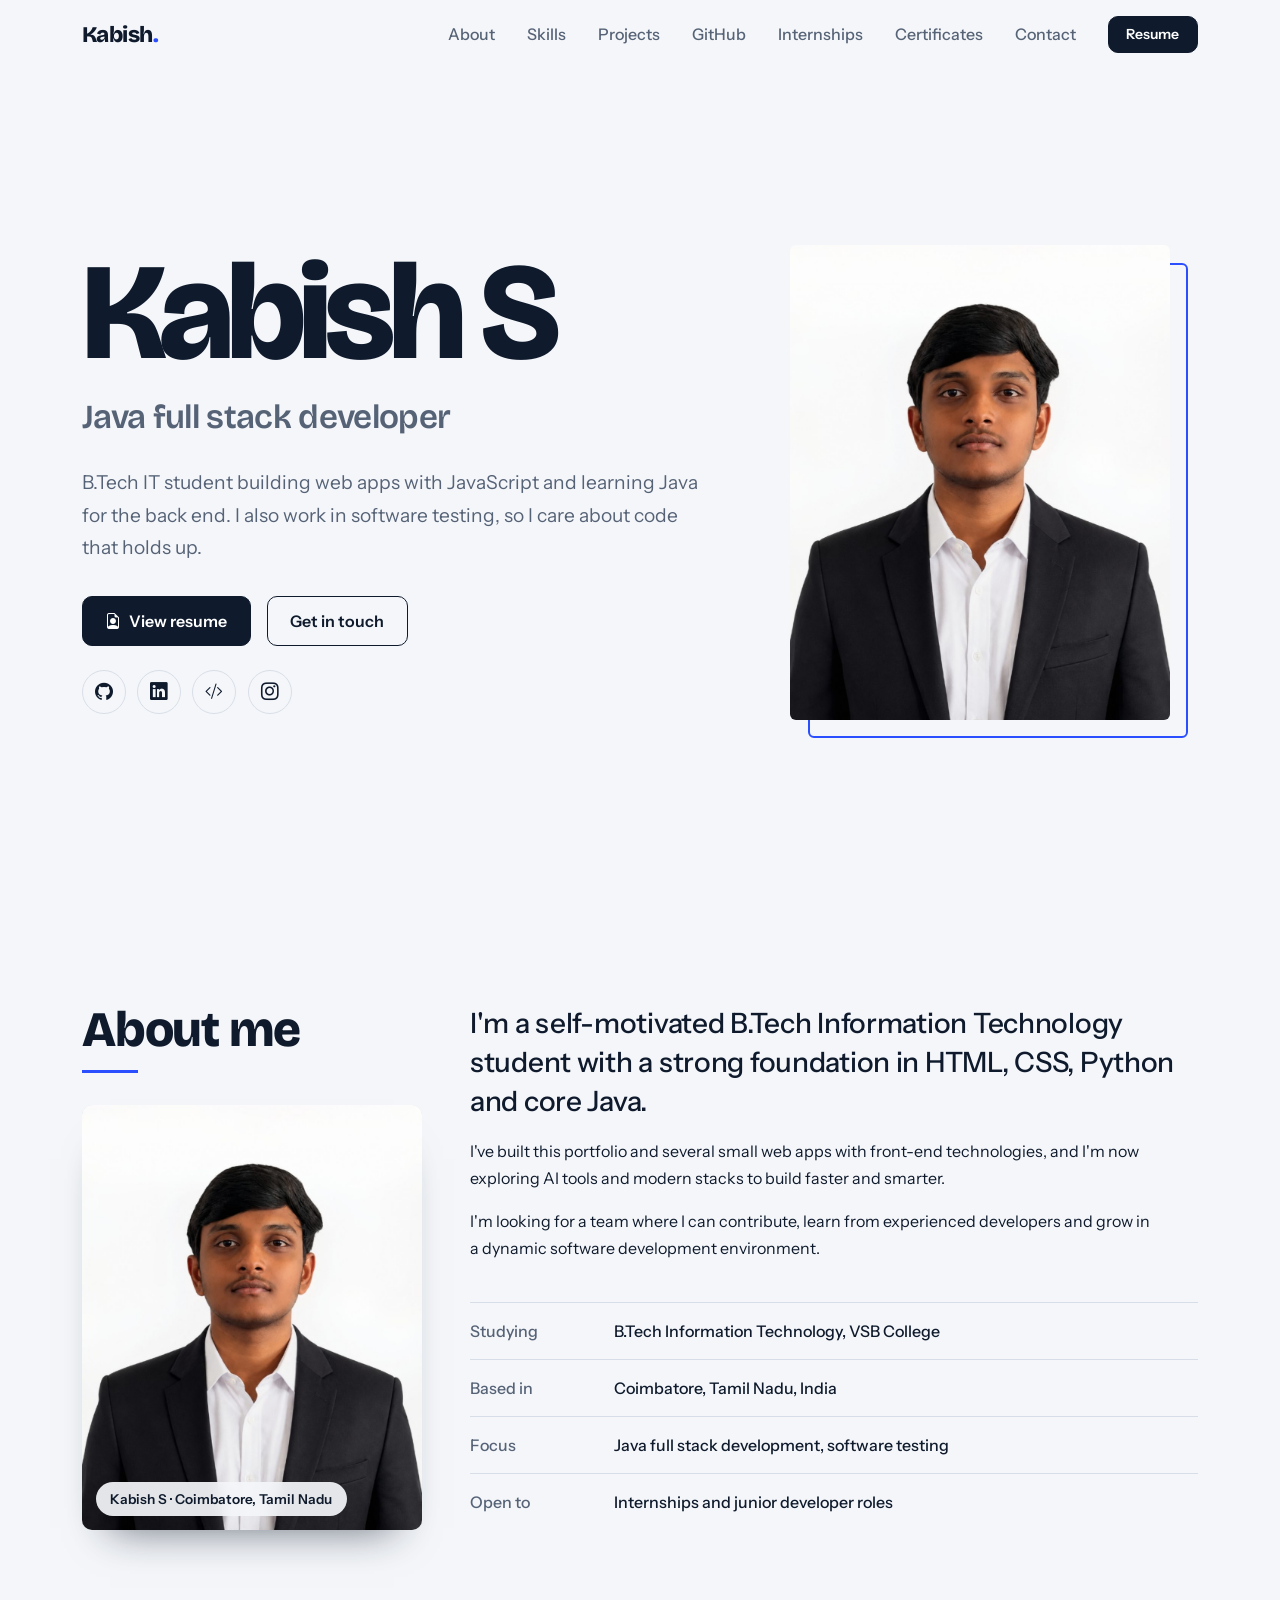
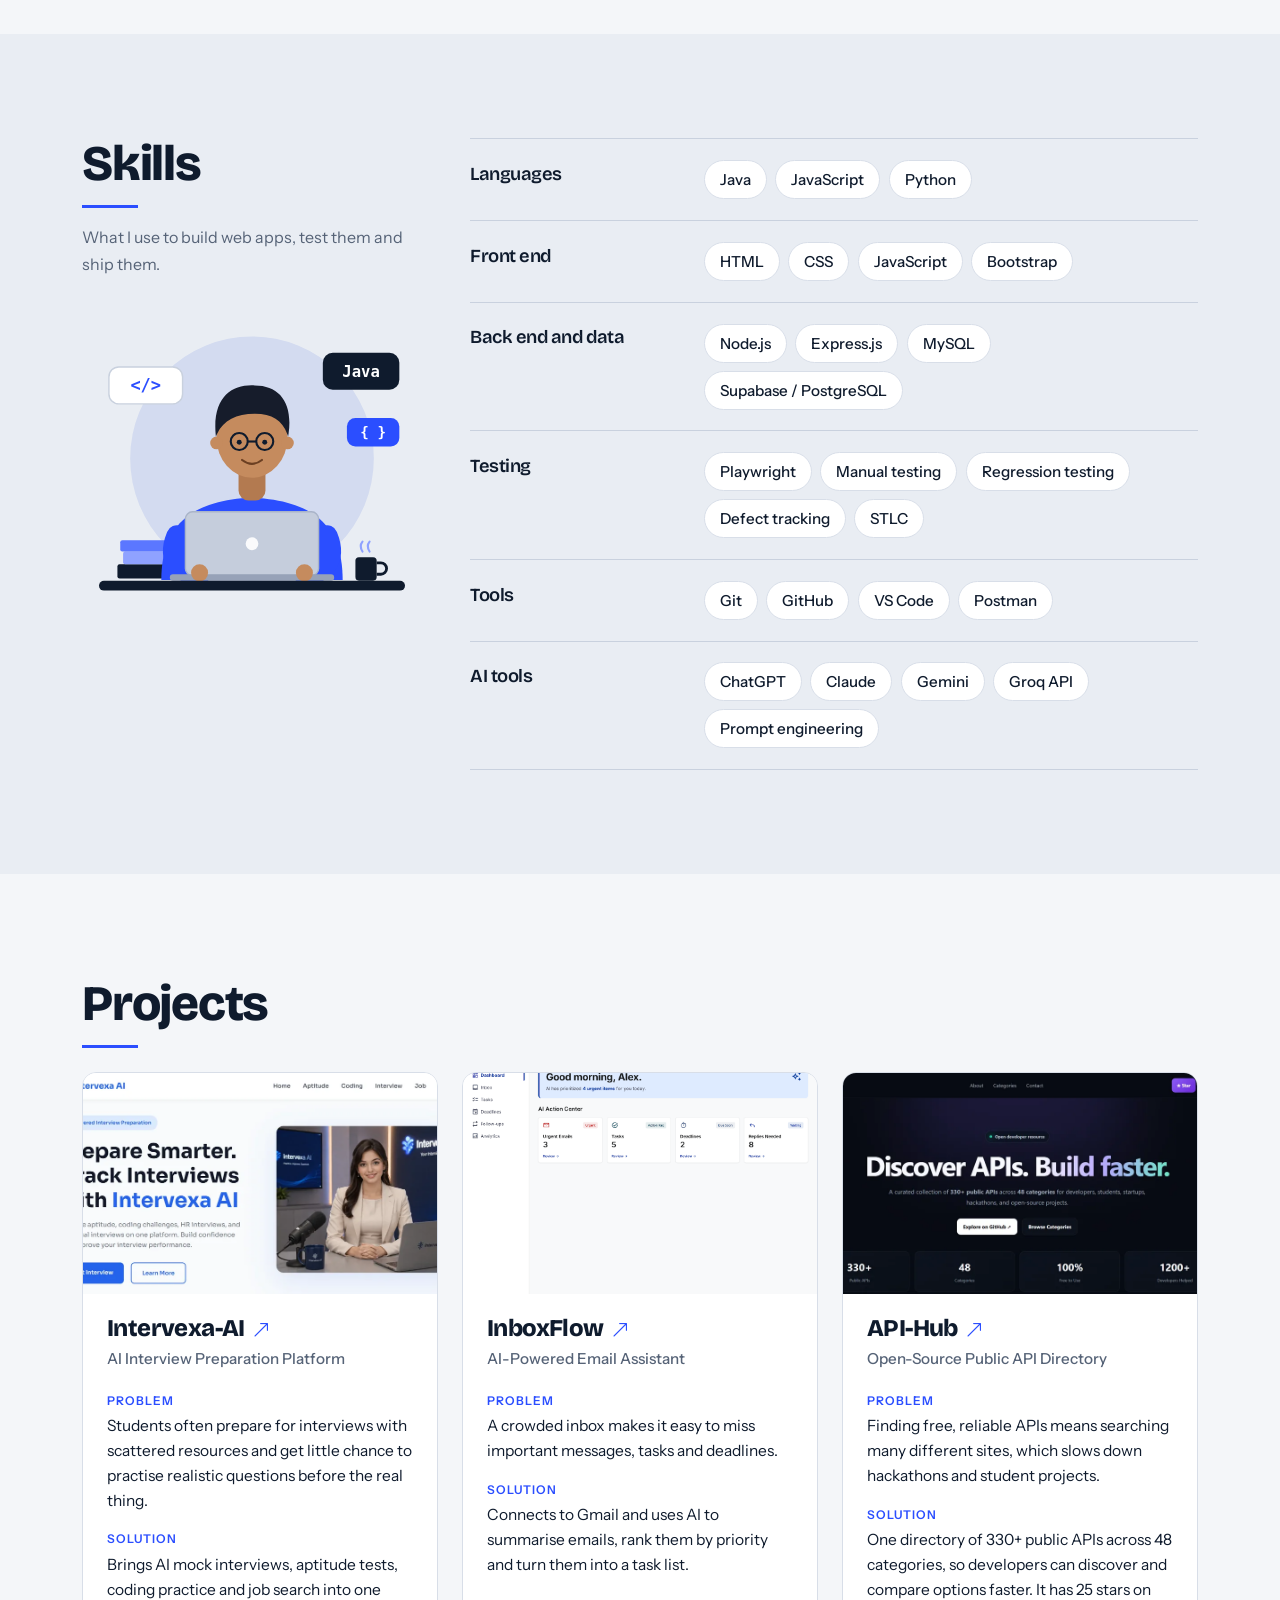
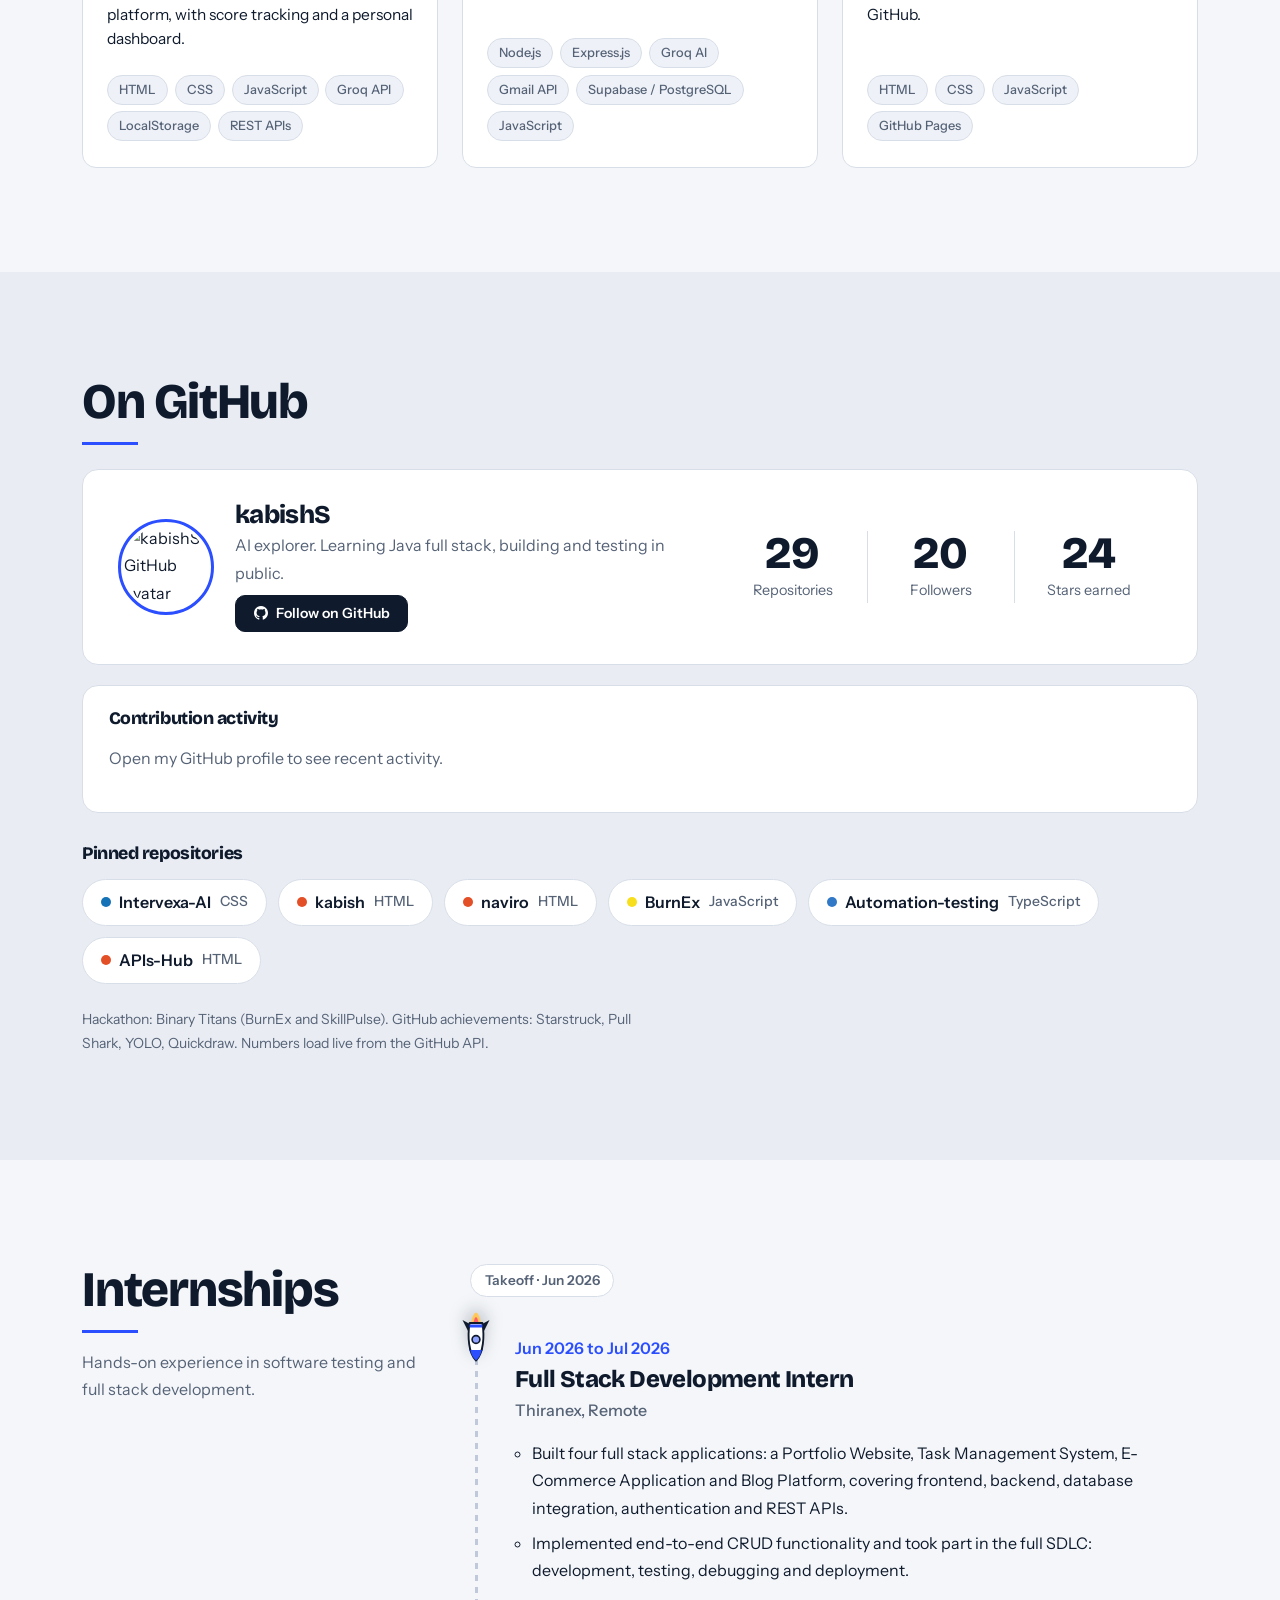
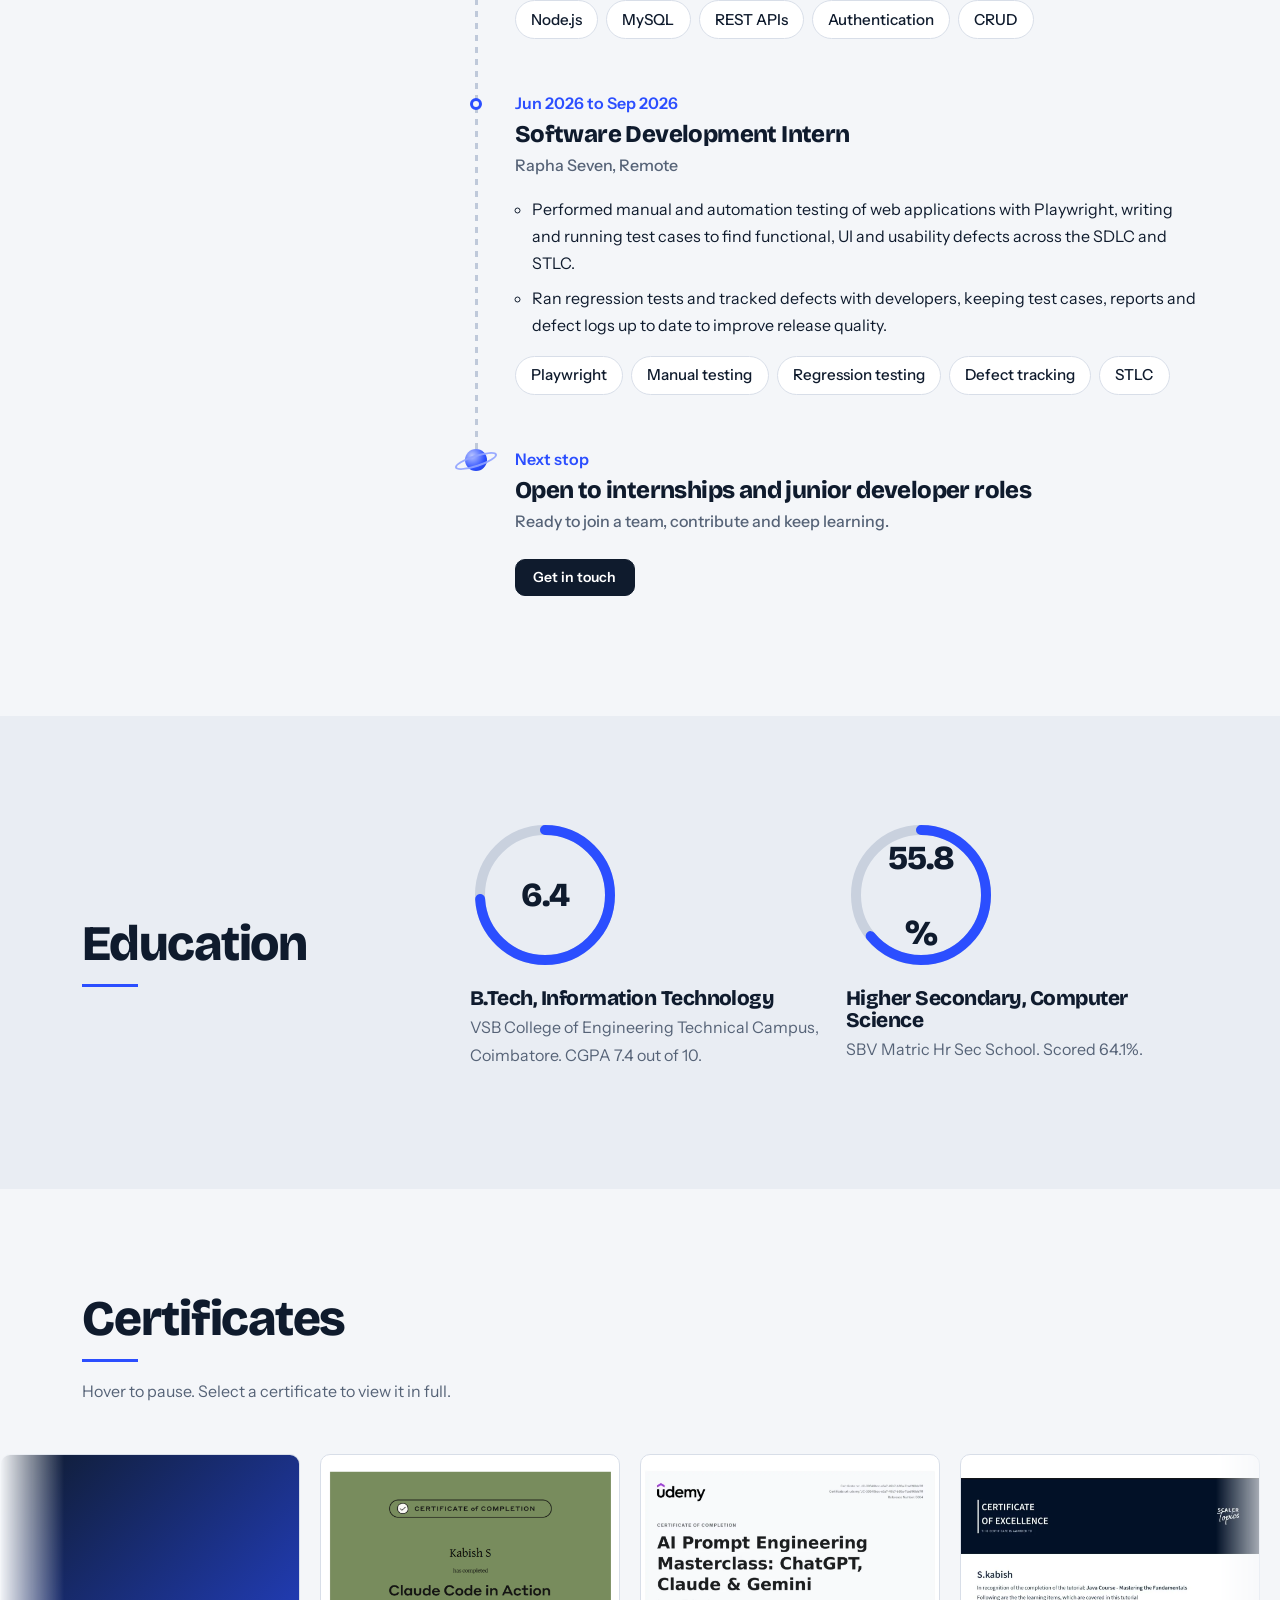
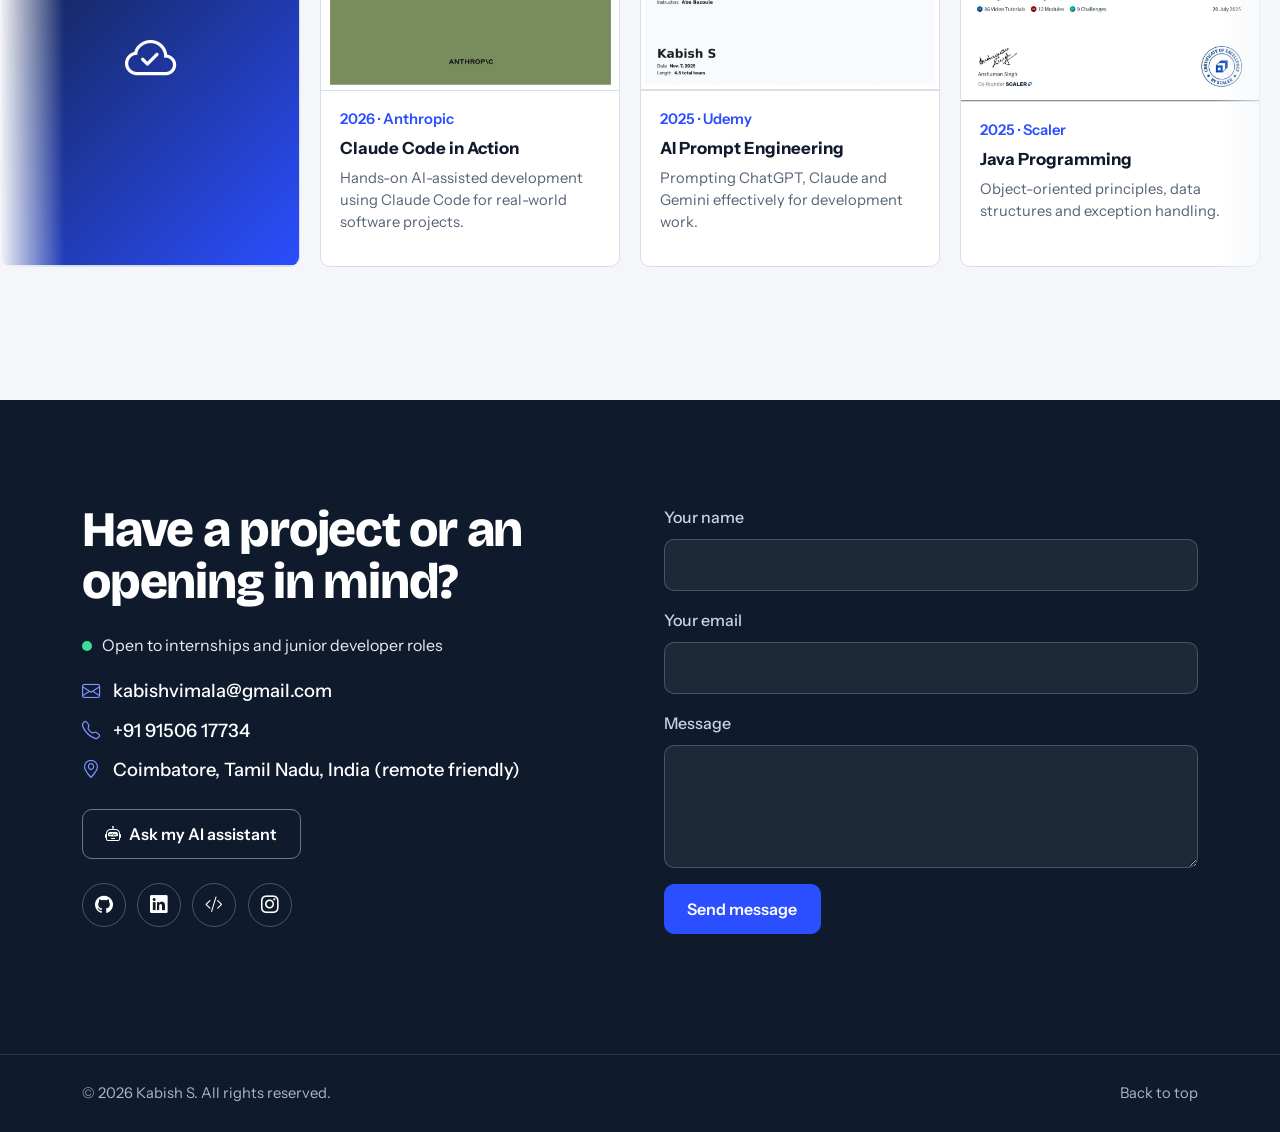
==== commit 4ab1e41c: "Update SEO URL to Netlify, fix contact form (Web3Forms), add InboxFlow screenshot, add Claude Code i" ====
--- a/index.html
+++ b/index.html
@@ -1,686 +1,264 @@
-<!DOCTYPE html>
-<html lang="en">
-<head>
-    <meta charset="UTF-8">
-    <meta name="viewport" content="width=device-width, initial-scale=1.0">
-    <link rel="icon" type="image/png" href="images/profileicon.jpg">
-
-    <!-- Preconnect for performance -->
-    <link rel="preconnect" href="https://fonts.googleapis.com">
-    <link rel="preconnect" href="https://fonts.gstatic.com" crossorigin>
-    <link rel="preconnect" href="https://cdn.jsdelivr.net">
-
-    <title>Kabish S | Java Full Stack Developer | Portfolio</title>
-
-    <!-- Primary SEO -->
-    <meta name="title" content="Kabish S | Java Full Stack Developer | Portfolio">
-    <meta name="description" content="Java Full Stack Developer skilled in HTML, CSS, JavaScript, Java, Spring Boot, Python, MySQL, Git, GitHub, AI tools, and Manual Testing. Explore my portfolio, projects, and skills.">
-    <meta name="keywords" content="Kabish, Kabish S, Kabish Portfolio, Java Full Stack Developer, Frontend Developer, Front-End Developer, Java Developer, Spring Boot, Python, HTML, CSS, JavaScript, MySQL, Git, GitHub, Manual Testing, AI Tools, Web Developer, Software Developer, APIs Hub, Portfolio, VSB College, B.Tech Information Technology, Coimbatore">
-    <meta name="author" content="Kabish S">
-    <meta name="robots" content="index, follow, max-snippet:-1, max-image-preview:large, max-video-preview:-1">
-    <meta name="theme-color" content="#0F172A">
-    <meta name="revisit-after" content="7 days">
-    <meta name="language" content="English">
-
-    <!-- Geo / Local SEO -->
-    <meta name="geo.region" content="IN-TN">
-    <meta name="geo.placename" content="Coimbatore, Tamil Nadu, India">
-    <meta name="geo.position" content="11.0168;76.9558">
-    <meta name="ICBM" content="11.0168, 76.9558">
-
-    <link rel="canonical" href="https://kabishs.github.io/Kabish/">
-
-    <!-- Open Graph -->
-    <meta property="og:type" content="website">
-    <meta property="og:url" content="https://kabishs.github.io/Kabish/">
-    <meta property="og:title" content="Kabish S | Java Full Stack Developer | Portfolio">
-    <meta property="og:description" content="Java Full Stack Developer skilled in HTML, CSS, JavaScript, Java, Spring Boot, Python, MySQL, Git, GitHub, AI tools, and Manual Testing. Explore my portfolio, projects, and skills.">
-    <meta property="og:image" content="https://kabishs.github.io/Kabish/images/kabish.jpg">
-    <meta property="og:image:width" content="1200">
-    <meta property="og:image:height" content="630">
-    <meta property="og:image:alt" content="Kabish S - Java Full Stack Developer">
-    <meta property="og:site_name" content="Kabish Portfolio">
-    <meta property="og:locale" content="en_IN">
-
-    <!-- Twitter Card -->
-    <meta name="twitter:card" content="summary_large_image">
-    <meta name="twitter:title" content="Kabish S | Java Full Stack Developer | Portfolio">
-    <meta name="twitter:description" content="Java Full Stack Developer skilled in HTML, CSS, JavaScript, Java, Spring Boot, Python, MySQL, Git, GitHub, AI tools, and Manual Testing.">
-    <meta name="twitter:image" content="https://kabishs.github.io/Kabish/images/kabish.jpg">
-    <meta name="twitter:image:alt" content="Kabish S - Java Full Stack Developer">
-
-    <!-- JSON-LD: Person Schema (expanded) -->
-    <script type="application/ld+json">
-    {
-      "@context": "https://schema.org",
-      "@type": "Person",
-      "name": "Kabish S",
-      "url": "https://kabishs.github.io/Kabish/",
-      "jobTitle": "Java Full Stack Developer",
-      "description": "Java Full Stack Developer, Frontend Developer, Manual QA Tester and AI Enthusiast.",
-      "image": "https://kabishs.github.io/Kabish/images/kabish.jpg",
-      "email": "kabishvimala@gmail.com",
-      "address": {
-        "@type": "PostalAddress",
-        "addressLocality": "Coimbatore",
-        "addressRegion": "Tamil Nadu",
-        "addressCountry": "IN"
-      },
-      "alumniOf": {
-        "@type": "CollegeOrUniversity",
-        "name": "VSB College of Engineering Technical Campus",
-        "address": {
-          "@type": "PostalAddress",
-          "addressLocality": "Coimbatore",
-          "addressRegion": "Tamil Nadu",
-          "addressCountry": "IN"
-        }
-      },
-      "knowsAbout": [
-        "HTML5", "CSS3", "JavaScript", "Java", "Spring Boot",
-        "Python", "MySQL", "Git", "GitHub", "Manual Testing",
-        "AI Prompt Engineering", "Front-End Development", "REST APIs"
-      ],
-      "hasCredential": [
-        {
-          "@type": "EducationalOccupationalCredential",
-          "name": "HTML5 Web Development",
-          "dateCreated": "2024"
-        },
-        {
-          "@type": "EducationalOccupationalCredential",
-          "name": "AI Prompt Engineering",
-          "dateCreated": "2025"
-        },
-        {
-          "@type": "EducationalOccupationalCredential",
-          "name": "Java Programming",
-          "dateCreated": "2025"
-        },
-        {
-          "@type": "EducationalOccupationalCredential",
-          "name": "Front-End Web Development",
-          "dateCreated": "2025"
-        }
-      ],
-      "sameAs": [
-        "https://github.com/kabishS",
-        "https://www.linkedin.com/in/kabish/",
-        "https://leetcode.com/u/kabish10/",
-        "https://www.instagram.com/itz._.kabish"
-      ]
-    }
-    </script>
-
-    <!-- JSON-LD: WebSite with SearchAction -->
-    <script type="application/ld+json">
-    {
-      "@context": "https://schema.org",
-      "@type": "WebSite",
-      "name": "Kabish Portfolio",
-      "url": "https://kabishs.github.io/Kabish/",
-      "description": "Portfolio website of Kabish S, Java Full Stack Developer from Coimbatore, India.",
-      "author": { "@type": "Person", "name": "Kabish S" },
-      "inLanguage": "en-IN"
-    }
-    </script>
-
-    <!-- JSON-LD: BreadcrumbList -->
-    <script type="application/ld+json">
-    {
-      "@context": "https://schema.org",
-      "@type": "BreadcrumbList",
-      "itemListElement": [
-        { "@type": "ListItem", "position": 1, "name": "Home",         "item": "https://kabishs.github.io/Kabish/" },
-        { "@type": "ListItem", "position": 2, "name": "Projects",     "item": "https://kabishs.github.io/Kabish/#work" },
-        { "@type": "ListItem", "position": 3, "name": "Certificates", "item": "https://kabishs.github.io/Kabish/#certificates" },
-        { "@type": "ListItem", "position": 4, "name": "Contact",      "item": "https://kabishs.github.io/Kabish/#contact" }
-      ]
-    }
-    </script>
-
-    <!-- Bootstrap CSS -->
-    <link href="https://cdn.jsdelivr.net/npm/bootstrap@5.3.8/dist/css/bootstrap.min.css" rel="stylesheet">
-    <!-- Bootstrap Icons: non-blocking -->
-    <link rel="stylesheet" href="https://cdn.jsdelivr.net/npm/bootstrap-icons@1.11.3/font/bootstrap-icons.min.css"
-          media="print" onload="this.media='all'">
-    <noscript>
-        <link rel="stylesheet" href="https://cdn.jsdelivr.net/npm/bootstrap-icons@1.11.3/font/bootstrap-icons.min.css">
-    </noscript>
-    <!-- Site styles -->
-    <link rel="stylesheet" href="css/style.css">
-
-    <!-- Fonts: non-blocking -->
-    <link rel="stylesheet"
-          href="https://fonts.googleapis.com/css2?family=Inter:wght@300;400;500;600;700&family=Space+Grotesk:wght@400;500;700&display=swap"
-          media="print" onload="this.media='all'">
-    <noscript>
-        <link rel="stylesheet" href="https://fonts.googleapis.com/css2?family=Inter:wght@300;400;500;600;700&family=Space+Grotesk:wght@400;500;700&display=swap">
-    </noscript>
-
-    <!-- LCP optimisation: preload hero image so it loads as early as possible -->
-    <link rel="preload" as="image" href="images/kabish.jpg">
-</head>
-<body class="scroll-smooth">
-
-    <!-- Preloader -->
-    <div id="preloader" class="preloader">
-    <div class="preloader-name">KABISH</div>
-    <div class="orbit"><span></span><span></span><span></span><span></span></div>
-</div>
-
-    <a href="#main-content" class="skip-link">Skip to main content</a>
-
-    <div class="triangle-bg" aria-hidden="true">
-        <svg class="tri" style="left:5%;width:14px;animation-duration:7s;animation-delay:0s"     viewBox="0 0 14 12"><polygon points="7,0 14,12 0,12" fill="#4F46E5"/></svg>
-        <svg class="tri" style="left:12%;width:10px;animation-duration:9s;animation-delay:1.2s"  viewBox="0 0 14 12"><polygon points="7,0 14,12 0,12" fill="#A3E635"/></svg>
-        <svg class="tri" style="left:22%;width:12px;animation-duration:6.5s;animation-delay:0.5s" viewBox="0 0 14 12"><polygon points="7,0 14,12 0,12" fill="#4F46E5"/></svg>
-        <svg class="tri" style="left:35%;width:8px;animation-duration:8s;animation-delay:2s"     viewBox="0 0 14 12"><polygon points="7,0 14,12 0,12" fill="#A3E635"/></svg>
-        <svg class="tri" style="left:48%;width:14px;animation-duration:7.5s;animation-delay:3.5s" viewBox="0 0 14 12"><polygon points="7,0 14,12 0,12" fill="#818CF8"/></svg>
-        <svg class="tri" style="left:58%;width:10px;animation-duration:10s;animation-delay:0.8s"  viewBox="0 0 14 12"><polygon points="7,0 14,12 0,12" fill="#A3E635"/></svg>
-        <svg class="tri" style="left:68%;width:8px;animation-duration:6s;animation-delay:1.8s"   viewBox="0 0 14 12"><polygon points="7,0 14,12 0,12" fill="#4F46E5"/></svg>
-        <svg class="tri" style="left:78%;width:12px;animation-duration:8.5s;animation-delay:2.5s" viewBox="0 0 14 12"><polygon points="7,0 14,12 0,12" fill="#84CC16"/></svg>
-        <svg class="tri" style="left:88%;width:9px;animation-duration:7.2s;animation-delay:4s"   viewBox="0 0 14 12"><polygon points="7,0 14,12 0,12" fill="#4F46E5"/></svg>
-        <svg class="tri" style="left:95%;width:11px;animation-duration:9.5s;animation-delay:1s"  viewBox="0 0 14 12"><polygon points="7,0 14,12 0,12" fill="#A3E635"/></svg>
-    </div>
-
-    <!-- Header / Navbar -->
-    <header class="site-header">
-        <nav class="navbar navbar-expand-md" aria-label="Main navigation">
-            <div class="container nav-container">
-                <a href="#hero" class="navbar-brand gradient-text" aria-label="Home - Creative Portfolio">Kabish</a>
-
-                <button id="mobile-menu-button" class="nav-toggle" type="button" aria-label="Open navigation menu" aria-expanded="false" aria-controls="main-nav">
-                    <span class="nav-toggle-bar"></span>
-                    <span class="nav-toggle-bar"></span>
-                    <span class="nav-toggle-bar"></span>
-                </button>
-
-                <button id="mobile-menu-close" class="nav-close" type="button" aria-label="Close navigation menu" aria-controls="main-nav">&times;</button>
-
-                <ul id="main-nav" class="nav-list">
-                    <li><a href="#hero"         class="nav-link">Home</a></li>
-                    <li><a href="#about"        class="nav-link">About Me</a></li>
-                    <li><a href="#skills"       class="nav-link">Skills</a></li>
-                    <li><a href="#work"         class="nav-link">Projects</a></li>
-                    <li><a href="#internships"  class="nav-link">Internships</a></li>
-                    <li><a href="#certificates" class="nav-link">Certificates</a></li>
-                    <li><a href="#contact"      class="nav-link">Contact</a></li>
-                </ul>
-            </div>
-        </nav>
-    </header>
-
-    <main id="main-content">
-
-        <!-- Hero Section -->
-        <section id="hero" class="hero-section">
-            <div class="container">
-                <div class="row align-items-center gy-5">
-                    <div class="col-12 col-md-6 text-center text-md-start fade-in">
-                        <h1 class="hero-title">
-                            Hi, I am <span class="gradient-text">Kabish</span>
-                        </h1>
-                        <p class="hero-role">
-                            <span id="role-text"></span><span class="typewriter-cursor"></span>
-                        </p>
-                        <p class="hero-desc">
-                            I'm a B.Tech IT student passionate about software development. I'm currently learning Java and working on real-world projects to build strong programming and problem-solving skills.
-                        </p>
-                        <div class="hero-social-icons justify-content-center justify-content-md-start">
-                            <a href="https://github.com/kabishS"              target="_blank" rel="noopener" aria-label="GitHub Profile"    class="social-icon"><i class="bi bi-github"></i></a>
-                            <a href="https://www.linkedin.com/in/kabish/"    target="_blank" rel="noopener" aria-label="LinkedIn Profile"  class="social-icon"><i class="bi bi-linkedin"></i></a>
-                            <a href="https://www.instagram.com/itz._.kabish"  target="_blank" rel="noopener" aria-label="Instagram Profile" class="social-icon"><i class="bi bi-instagram"></i></a>
-                            <a href="https://leetcode.com/u/kabish10/"        target="_blank" rel="noopener" aria-label="LeetCode Profile"  class="social-icon"><i class="bi bi-code-square"></i></a>
-                        </div>
-                        <div class="hero-cta-row justify-content-center justify-content-md-start">
-                            <a href="./pdf/Kabish_Resume.pdf" target="_blank" rel="noopener" class="btn-secondary">View Resume</a>
-                            <a href="#contact" class="btn-primary">Get in Touch</a>
-                        </div>
-                    </div>
-                    <div class="col-12 col-md-6 d-flex justify-content-center justify-content-md-end fade-in">
-                        <img src="images/kabish.jpg" alt="Kabish S - Java Full Stack Developer" width="320" height="320" class="hero-img" fetchpriority="high">
-                    </div>
-                </div>
-            </div>
-        </section>
-
-        <!-- About Me Section -->
-        <section id="about" class="section-block bg-primary-bg">
-            <div class="container">
-                <div class="row align-items-center gy-5">
-                    <div class="col-12 col-md-4 d-flex justify-content-center fade-in">
-                        <img src="images/kabish.jpg" alt="Kabish - About Me" width="280" height="280" loading="lazy" class="about-img">
-                    </div>
-                    <div class="col-12 col-md-8 text-center text-md-start fade-in">
-                        <h2 class="section-title gradient-text">About Me</h2>
-                        <p class="body-text">
-                            Enthusiastic and self-motivated B.Tech Information Technology student with a strong foundation in HTML, CSS, Python, and basic Java.
-                        </p>
-                        <p class="body-text">
-                            Experienced in building a personal portfolio website using frontend technologies. Currently exploring AI tools and modern tech stacks.
-                        </p>
-                        <p class="body-text mb-0">
-                            Eager to contribute and grow in a dynamic software development environment.
-                        </p>
-                    </div>
-                </div>
-            </div>
-        </section>
-
-        <!-- Skills Section -->
-        <section id="skills" class="section-block bg-secondary-bg overflow-hidden">
-            <div class="container text-center">
-                <h2 class="section-title gradient-text fade-in">My Skills</h2>
-                <p class="section-lead fade-in">
-                    I have a strong foundation in frontend and programming languages, with hands-on experience in creating web pages and building small projects. Always eager to learn and adapt to new technologies.
-                </p>
-
-                <!-- Marquee -->
-                <div class="marquee-wrap fade-in">
-                    <div class="marquee-inner">
-                        <div class="skill-pill"><i class="bi bi-filetype-html"></i><span>HTML</span></div>
-                        <div class="skill-pill"><i class="bi bi-filetype-css"></i><span>CSS</span></div>
-                        <div class="skill-pill"><i class="bi bi-filetype-js"></i><span>JavaScript</span></div>
-                        <div class="skill-pill"><i class="bi bi-cup-hot"></i><span>Java</span></div>
-                        <div class="skill-pill"><i class="bi bi-filetype-py"></i><span>Python</span></div>
-                        <div class="skill-pill"><i class="bi bi-git"></i><span>Git</span></div>
-                        <div class="skill-pill"><i class="bi bi-github"></i><span>GitHub</span></div>
-                        <div class="skill-pill"><i class="bi bi-cpu"></i><span>AI Explorer</span></div>
-                        <div class="skill-pill"><i class="bi bi-filetype-html"></i><span>HTML</span></div>
-                        <div class="skill-pill"><i class="bi bi-filetype-css"></i><span>CSS</span></div>
-                        <div class="skill-pill"><i class="bi bi-filetype-js"></i><span>JavaScript</span></div>
-                        <div class="skill-pill"><i class="bi bi-cup-hot"></i><span>Java</span></div>
-                        <div class="skill-pill"><i class="bi bi-filetype-py"></i><span>Python</span></div>
-                        <div class="skill-pill"><i class="bi bi-git"></i><span>Git</span></div>
-                        <div class="skill-pill"><i class="bi bi-github"></i><span>GitHub</span></div>
-                        <div class="skill-pill"><i class="bi bi-cpu"></i><span>AI Explorer</span></div>
-                    </div>
-                </div>
-
-                <!-- Skill Cards Grid -->
-                <div class="row g-4">
-                    <div class="col-12 col-md-6 col-lg-4 fade-in">
-                        <div class="card-block">
-                            <h3 class="card-title"><i class="bi bi-filetype-html me-2"></i>HTML</h3>
-                            <p class="card-text">Building well-structured and semantic web pages.</p>
-                        </div>
-                    </div>
-                    <div class="col-12 col-md-6 col-lg-4 fade-in">
-                        <div class="card-block">
-                            <h3 class="card-title"><i class="bi bi-filetype-css me-2"></i>CSS</h3>
-                            <p class="card-text">Designing responsive and visually appealing layouts.</p>
-                        </div>
-                    </div>
-                    <div class="col-12 col-md-6 col-lg-4 fade-in">
-                        <div class="card-block">
-                            <h3 class="card-title"><i class="bi bi-filetype-js me-2"></i>JavaScript</h3>
-                            <p class="card-text">Developing interactive and dynamic web applications.</p>
-                        </div>
-                    </div>
-                    <div class="col-12 col-md-6 col-lg-4 fade-in">
-                        <div class="card-block">
-                            <h3 class="card-title"><i class="bi bi-cup-hot me-2"></i>Java</h3>
-                            <p class="card-text">Writing object-oriented programs and solving programming problems efficiently.</p>
-                        </div>
-                    </div>
-                    <div class="col-12 col-md-6 col-lg-4 fade-in">
-                        <div class="card-block">
-                            <h3 class="card-title"><i class="bi bi-filetype-py me-2"></i>Python</h3>
-                            <p class="card-text">Developing scripts, automating tasks, and exploring data processing.</p>
-                        </div>
-                    </div>
-                    <div class="col-12 col-md-6 col-lg-4 fade-in">
-                        <div class="card-block">
-                            <h3 class="card-title"><i class="bi bi-git me-2"></i>Git</h3>
-                            <p class="card-text">Managing version control, tracking changes, and collaborating efficiently on projects.</p>
-                        </div>
-                    </div>
-                    <div class="col-12 col-md-6 col-lg-4 fade-in">
-                        <div class="card-block">
-                            <h3 class="card-title"><i class="bi bi-github me-2"></i>GitHub</h3>
-                            <p class="card-text">Hosting repositories, managing projects, and collaborating using Git workflows.</p>
-                        </div>
-                    </div>
-                    <div class="col-12 col-md-6 col-lg-4 fade-in">
-                        <div class="card-block">
-                            <h3 class="card-title"><i class="bi bi-cpu me-2"></i>AI Explorer</h3>
-                            <p class="card-text">Exploring AI tools, prompt engineering, and learning how artificial intelligence can improve productivity and development workflows.</p>
-                        </div>
-                    </div>
-                </div>
-            </div>
-        </section>
-<!-- Projects Section -->
-<section id="work" class="section-block bg-primary-bg">
-    <div class="container text-center">
-        <h2 class="section-title gradient-text fade-in">My Projects</h2>
-        <p class="section-lead fade-in">
-            Here are some of the projects I've worked on. Each project represents my continuous learning and application of various skills.
-        </p>
-        <div class="row g-4">
-            <div class="col-12 col-md-6 col-lg-4 fade-in">
-                <div class="card-block project-card">
-                    <img src="project/project1.png" alt="BurnEx AI Fitness Tracker" width="400" height="220" loading="lazy" class="project-img">
-                    <h3 class="project-title">BurnEx - AI Fitness Tracker</h3>
-                    <p class="card-text">An AI-powered fitness tracker with real-time pose detection, calorie estimation, workout analytics, and gym management, built using MediaPipe, TensorFlow.js, JavaScript, and Supabase.</p>
-                    <a href="https://kabishs.github.io/BurnEx/" target="_blank" rel="noopener" class="project-link">
-                        View Project <i class="bi bi-arrow-right project-link-arrow"></i>
-                    </a>
-                </div>
-            </div>
-            <div class="col-12 col-md-6 col-lg-4 fade-in">
-                <div class="card-block project-card">
-                    <img src="project/project2.png" alt="Intervexa AI Interview Preparation Platform" width="400" height="220" loading="lazy" class="project-img">
-                    <h3 class="project-title">Intervexa AI - Interview Prep</h3>
-                    <p class="card-text">An AI-powered interview preparation platform featuring aptitude tests, coding challenges, and smart study reminders, built with HTML, CSS, JavaScript, and EmailJS.</p>
-                    <a href="https://kabishs.github.io/Intervexa-AI/" target="_blank" rel="noopener" class="project-link">
-                        View Project <i class="bi bi-arrow-right project-link-arrow"></i>
-                    </a>
-                </div>
-            </div>
-            <div class="col-12 col-md-6 col-lg-4 fade-in">
-                <div class="card-block project-card">
-                    <img src="project/project3.png" alt="Weather App with OpenWeatherMap API" width="400" height="220" loading="lazy" class="project-img">
-                    <h3 class="project-title">Weather App</h3>
-                    <p class="card-text">A simple weather application built using HTML, CSS, and JavaScript that fetches real-time weather data from the OpenWeatherMap API.</p>
-                    <a href="https://kabishs.github.io/Weather-App/" target="_blank" rel="noopener" class="project-link">
-                        View Project <i class="bi bi-arrow-right project-link-arrow"></i>
-                    </a>
-                </div>
-            </div>
-            <div class="col-12 col-md-6 col-lg-4 fade-in">
-                <div class="card-block project-card">
-                    <img src="project/project4.png" alt="APIs Hub - Curated Free Public APIs Collection" width="400" height="220" loading="lazy" class="project-img">
-                    <h3 class="project-title">🌍 APIs Hub</h3>
-                    <p class="card-text">A curated collection of 330+ free public APIs across 48 categories for developers, students, startups, hackathons, and open-source projects.</p>
-                    <a href="https://kabishs.github.io/APIs-Hub/" target="_blank" rel="noopener" class="project-link">
-                        View Project <i class="bi bi-arrow-right project-link-arrow"></i>
-                    </a>
-                </div>
-            </div>
-        </div>
-    </div>
-</section>
-    
-
-        <!-- Internships Section -->
-<section id="internships" class="section-block bg-secondary-bg">
-    <div class="container text-center">
-        <h2 class="section-title gradient-text fade-in">Internships</h2>
-        <p class="section-lead fade-in">
-            Practical, real-world experience gained through hands-on internships in full stack development and software testing.
-        </p>
-
-        <div class="internship-list">
-
-            <div class="internship-card fade-in">
-                <span class="internship-duration"><i class="bi bi-calendar3 me-1"></i>3 Jun 2026 – 2 Jul 2026</span>
-                <h3 class="internship-role">Full Stack Developer Intern</h3>
-                <p class="internship-company">Thiranex</p>
-                <p class="internship-location"><i class="bi bi-geo-alt me-1"></i>Remote | Chennai, Tamil Nadu, India</p>
-                <p class="internship-summary">
-                    Completed a full stack development internship by building real-world web applications and gaining practical experience across the Software Development Life Cycle (SDLC).
-                </p>
-                <div class="internship-tags">
-                    <span class="internship-tag">HTML</span>
-                    <span class="internship-tag">CSS</span>
-                    <span class="internship-tag">JavaScript</span>
-                    <span class="internship-tag">Node.js</span>
-                    <span class="internship-tag">MySQL</span>
-                </div>
-            </div>
-
-            <div class="internship-card fade-in">
-                <span class="internship-duration"><i class="bi bi-calendar3 me-1"></i>17 Jun 2026 – 17 Sep 2026</span>
-                <h3 class="internship-role">Software Development Intern (Software Testing)</h3>
-                <p class="internship-company">RaphaSeven - IT Solutions</p>
-                <p class="internship-location"><i class="bi bi-geo-alt me-1"></i>Remote | Tiruchirappalli, Tamil Nadu, India</p>
-                <p class="internship-summary">
-                    Working on real-world software testing projects with a primary focus on quality assurance, manual testing, and software testing processes.
-                </p>
-                <div class="internship-tags">
-                    <span class="internship-tag">Manual Testing</span>
-                    <span class="internship-tag">Automation Testing (Basics)</span>
-                    <span class="internship-tag">STLC</span>
-                    <span class="internship-tag">Test Case Design</span>
-                    <span class="internship-tag">Regression Testing</span>
-                    <span class="internship-tag">Defect Reporting</span>
-                    <span class="internship-tag">Quality Assurance</span>
-                </div>
-            </div>
-
-        </div>
-    </div>
-</section>
-
-        <!-- CERTIFICATES SECTION — Carousel -->
-        <section id="certificates" class="section-block bg-secondary-bg">
-            <div class="container text-center">
-                <h2 class="section-title gradient-text fade-in">Certificates</h2>
-                <p class="section-lead fade-in">
-                    Credentials that reflect my commitment to continuous learning and skill development.
-                </p>
-
-                <div class="cert-carousel-wrap fade-in">
-                    <div class="cert-carousel-track" id="certTrack">
-
-                        <!-- Certificate 1: HTML5 Web Development -->
-                        <div class="cert-carousel-slide">
-                            <div class="cert-card">
-                                <div class="cert-img-wrap">
-                                    <img src="certificate/HTML5.jpeg" alt="HTML5 Web Development Certificate" width="520" height="200" loading="lazy">
-                                    <span class="cert-badge">Verified</span>
-                                </div>
-                                <div class="cert-body text-start">
-                                    <div class="cert-icon-wrap"><i class="bi bi-filetype-html"></i></div>
-                                    <p class="cert-title">HTML5 Web Development</p>
-                                    <p class="cert-issuer"><i class="bi bi-bank me-1"></i> Issued · 2024</p>
-                                    <p class="cert-desc">
-                                        Certified in crafting semantic, accessible HTML5 markup — covering document structure, forms, media elements, and modern best practices for building standards-compliant web pages.
-                                    </p>
-                                    <button class="cert-view-btn" data-cert-img="certificate/HTML5.jpeg" data-cert-title="HTML5 Web Development">
-                                        View Certificate <i class="bi bi-box-arrow-up-right"></i>
-                                    </button>
-                                </div>
-                            </div>
-                        </div>
-
-                        <!-- Certificate 2: AI Prompt Engineering -->
-                        <div class="cert-carousel-slide">
-                            <div class="cert-card">
-                                <div class="cert-img-wrap">
-                                    <img src="certificate/AI_PROMPT_ENGINEERING.jpeg" alt="AI Prompt Engineering Certificate" width="520" height="200" loading="lazy">
-                                    <span class="cert-badge">Verified</span>
-                                </div>
-                                <div class="cert-body text-start">
-                                    <div class="cert-icon-wrap"><i class="bi bi-cpu"></i></div>
-                                    <p class="cert-title">AI Prompt Engineering</p>
-                                    <p class="cert-issuer"><i class="bi bi-bank me-1"></i> Issued · 2025</p>
-                                    <p class="cert-desc">
-                                        Demonstrated proficiency in designing effective prompts for large language models — including chain-of-thought techniques, context optimization, and leveraging AI tools to boost development productivity.
-                                    </p>
-                                    <button class="cert-view-btn" data-cert-img="certificate/AI_PROMPT_ENGINEERING.jpeg" data-cert-title="AI Prompt Engineering">
-                                        View Certificate <i class="bi bi-box-arrow-up-right"></i>
-                                    </button>
-                                </div>
-                            </div>
-                        </div>
-
-                        <!-- Certificate 3: Java Programming -->
-                        <div class="cert-carousel-slide">
-                            <div class="cert-card">
-                                <div class="cert-img-wrap">
-                                    <img src="certificate/JAVA.jpeg" alt="Java Programming Certificate" width="520" height="200" loading="lazy">
-                                    <span class="cert-badge">Verified</span>
-                                </div>
-                                <div class="cert-body text-start">
-                                    <div class="cert-icon-wrap"><i class="bi bi-cup-hot"></i></div>
-                                    <p class="cert-title">Java Programming</p>
-                                    <p class="cert-issuer"><i class="bi bi-bank me-1"></i> Issued · 2025</p>
-                                    <p class="cert-desc">
-                                        Validated expertise in core Java programming — encompassing object-oriented principles, data structures, exception handling, and writing clean, maintainable code for real-world applications.
-                                    </p>
-                                    <button class="cert-view-btn" data-cert-img="certificate/JAVA.jpeg" data-cert-title="Java Programming">
-                                        View Certificate <i class="bi bi-box-arrow-up-right"></i>
-                                    </button>
-                                </div>
-                            </div>
-                        </div>
-
-                        <!-- Certificate 4: Front-End Web Development -->
-                        <div class="cert-carousel-slide">
-                            <div class="cert-card">
-                                <div class="cert-img-wrap">
-                                    <img src="certificate/FRONT_END.png" alt="Front-End Web Development Certificate" width="520" height="200" loading="lazy">
-                                    <span class="cert-badge">Verified</span>
-                                </div>
-                                <div class="cert-body text-start">
-                                    <div class="cert-icon-wrap"><i class="bi bi-layout-text-window-reverse"></i></div>
-                                    <p class="cert-title">Front-End Web Development</p>
-                                    <p class="cert-issuer"><i class="bi bi-bank me-1"></i> Issued · 2026</p>
-                                    <p class="cert-desc">
-                                        Certified in building modern, responsive front-end interfaces — covering HTML5, CSS3, JavaScript, UI/UX principles, and best practices for creating seamless user experiences across all devices.
-                                    </p>
-                                    <button class="cert-view-btn" data-cert-img="certificate/FRONT_END.png" data-cert-title="Front-End Web Development">
-                                        View Certificate <i class="bi bi-box-arrow-up-right"></i>
-                                    </button>
-                                </div>
-                            </div>
-                        </div>
-
-                    </div>
-
-                    <button class="cert-arrow cert-arrow-left" id="certPrev" aria-label="Previous certificate"><i class="bi bi-chevron-left"></i></button>
-                    <button class="cert-arrow cert-arrow-right" id="certNext" aria-label="Next certificate"><i class="bi bi-chevron-right"></i></button>
-                </div>
-
-                <div class="cert-dots" id="certDots">
-                    <span class="cert-dot active" data-idx="0"></span>
-                    <span class="cert-dot"        data-idx="1"></span>
-                    <span class="cert-dot"        data-idx="2"></span>
-                    <span class="cert-dot"        data-idx="3"></span>
-                </div>
-
-                <div class="cert-progress-bar">
-                    <div class="cert-progress-fill" id="certProgress"></div>
-                </div>
-
-            </div>
-        </section>
-
-        <!-- Certificate Modal -->
-        <div id="cert-modal" class="modal" role="dialog" aria-modal="true" aria-labelledby="cert-modal-title">
-            <div class="modal-content">
-                <button class="modal-close" id="certModalClose" aria-label="Close certificate viewer">&times;</button>
-                <h3 id="cert-modal-title" class="modal-title gradient-text"></h3>
-                <img id="cert-modal-img" src="" alt="Certificate" class="cert-modal-img" loading="lazy">
-            </div>
-        </div>
-
-        <!-- Contact Section -->
-        <section id="contact" class="section-block bg-primary-bg">
-            <div class="container">
-                <div class="text-center mb-5 fade-in">
-                    <h2 class="section-title gradient-text">Get in Touch</h2>
-                    <p class="section-lead mx-auto">
-                        Have a question or want to work together? Drop a message — I'll get back to you soon.
-                    </p>
-                </div>
-
-                <div class="row g-4 contact-wrapper fade-in">
-                    <!-- Left: info panel -->
-                    <div class="col-12 col-md-6">
-                        <div class="contact-info-panel">
-                            <h3 class="contact-info-heading">Let's connect</h3>
-                            <p class="contact-info-sub">Whether it's a project idea, collaboration, or just a hello — I'm always open to a conversation.</p>
-
-                            <a href="mailto:kabishvimala@gmail.com" class="contact-info-item">
-                                <div class="contact-info-icon"><i class="bi bi-envelope"></i></div>
-                                <div>
-                                    <div class="contact-info-label">Email</div>
-                                    <div class="contact-info-value">kabishvimala@gmail.com</div>
-                                </div>
-                            </a>
-
-                            <a href="https://www.linkedin.com/in/kabish/" target="_blank" rel="noopener" class="contact-info-item">
-                                <div class="contact-info-icon"><i class="bi bi-linkedin"></i></div>
-                                <div>
-                                    <div class="contact-info-label">LinkedIn</div>
-                                    <div class="contact-info-value">linkedin.com/in/kabish</div>
-                                </div>
-                            </a>
-
-                            <a href="https://github.com/kabishS" target="_blank" rel="noopener" class="contact-info-item">
-                                <div class="contact-info-icon"><i class="bi bi-github"></i></div>
-                                <div>
-                                    <div class="contact-info-label">GitHub</div>
-                                    <div class="contact-info-value">github.com/kabishS</div>
-                                </div>
-                            </a>
-
-                            <a href="https://www.google.com/maps/search/Coimbatore,+Tamil+Nadu,+India" target="_blank" rel="noopener" class="contact-info-item">
-                                <div class="contact-info-icon"><i class="bi bi-geo-alt"></i></div>
-                                <div>
-                                    <div class="contact-info-label">Location</div>
-                                    <div class="contact-info-value">Coimbatore, Tamil Nadu, India</div>
-                                </div>
-                            </a>
-                        </div>
-                    </div>
-
-                    <!-- Right: form -->
-                    <div class="col-12 col-md-6">
-                        <form id="contactForm" class="contact-form-panel">
-                            <input type="hidden" name="access_key" value="2aaa8990-bab1-471f-a27c-6f111c12d0f8">
-
-                            <div class="field-group">
-                                <input type="text" id="name" name="name" placeholder="Your Name" required>
-                                <span class="field-icon"><i class="bi bi-person"></i></span>
-                            </div>
-
-                            <div class="field-group">
-                                <input type="email" id="email" name="email" placeholder="Your Email" required>
-                                <span class="field-icon"><i class="bi bi-envelope"></i></span>
-                            </div>
-
-                            <div class="field-group textarea-group">
-                                <textarea id="message" name="message" rows="6" placeholder="Your Message" required class="contact-textarea"></textarea>
-                                <span class="textarea-icon"><i class="bi bi-chat-dots"></i></span>
-                            </div>
-
-                            <div id="form-message" class="form-status"></div>
-                            <button type="submit" class="btn-primary btn-block">
-                                <i class="bi bi-send"></i> Send Message
-                            </button>
-                        </form>
-                    </div>
-                </div>
-
-                <!-- Social icons -->
-                <div class="hero-social-icons justify-content-center mt-5">
-                    <a href="https://github.com/kabishS"             target="_blank" rel="noopener" aria-label="GitHub Profile"    class="social-icon"><i class="bi bi-github"></i></a>
-                    <a href="https://www.linkedin.com/in/kabish/"   target="_blank" rel="noopener" aria-label="LinkedIn Profile"  class="social-icon"><i class="bi bi-linkedin"></i></a>
-                    <a href="https://www.instagram.com/itz._.kabish" target="_blank" rel="noopener" aria-label="Instagram Profile" class="social-icon"><i class="bi bi-instagram"></i></a>
-                    <a href="https://leetcode.com/u/kabish10/"       target="_blank" rel="noopener" aria-label="LeetCode Profile"  class="social-icon"><i class="bi bi-code-square"></i></a>
-                </div>
-            </div>
-        </section>
-
-    </main>
-
-    <!-- Footer -->
-    <footer class="site-footer">
-        <div class="container text-center">
-            <p>&copy; <span id="current-year"></span> Kabish. All rights reserved.</p>
-            <div class="hero-social-icons justify-content-center mt-3">
-                <a href="https://github.com/kabishS"              target="_blank" rel="noopener" aria-label="GitHub Profile"    class="social-icon"><i class="bi bi-github"></i></a>
-                <a href="https://www.linkedin.com/in/kabish/"    target="_blank" rel="noopener" aria-label="LinkedIn Profile"  class="social-icon"><i class="bi bi-linkedin"></i></a>
-                <a href="https://www.instagram.com/itz._.kabish/" target="_blank" rel="noopener" aria-label="Instagram Profile" class="social-icon"><i class="bi bi-instagram"></i></a>
-            </div>
-        </div>
-    </footer>
-
-    <script src="js/script.js" defer></script>
-</body>
-</html>
+<!DOCTYPE html>
+<html lang="en-IN">
+<head>
+<meta charset="utf-8">
+<meta name="viewport" content="width=device-width, initial-scale=1">
+<title>Kabish S | Java Full Stack Developer in Coimbatore</title>
+<meta name="description" content="Kabish S is a B.Tech IT student and Java full stack developer in Coimbatore. See AI-powered web projects, QA and full stack internships, and resume.">
+<link rel="canonical" href="https://kabish-web.netlify.app/">
+<link rel="alternate" hreflang="en-IN" href="https://kabish-web.netlify.app/">
+<link rel="alternate" hreflang="x-default" href="https://kabish-web.netlify.app/">
+<link rel="me" href="https://github.com/kabishS">
+<link rel="me" href="https://www.linkedin.com/in/kabish/">
+<meta name="author" content="Kabish S">
+<meta name="robots" content="index, follow, max-image-preview:large, max-snippet:-1">
+<meta name="theme-color" content="#F4F6F9">
+<meta property="og:type" content="website">
+<meta property="og:site_name" content="Kabish S Portfolio">
+<meta property="og:title" content="Kabish S | Java Full Stack Developer in Coimbatore">
+<meta property="og:description" content="B.Tech IT student building web apps with JavaScript and Java. Projects, internships, certificates and resume.">
+<meta property="og:url" content="https://kabish-web.netlify.app/">
+<meta property="og:image" content="https://kabishs.github.io/kabish/assets/img/og-image.jpg">
+<meta property="og:image:type" content="image/jpeg">
+<meta property="og:image:width" content="1200">
+<meta property="og:image:height" content="630">
+<meta property="og:image:alt" content="Kabish S, Java full stack developer in Coimbatore">
+<meta property="og:locale" content="en_IN">
+<meta name="twitter:card" content="summary_large_image">
+<meta name="twitter:title" content="Kabish S | Java Full Stack Developer in Coimbatore">
+<meta name="twitter:description" content="B.Tech IT student building web apps with JavaScript and Java. Projects, internships, certificates and resume.">
+<meta name="twitter:image" content="https://kabishs.github.io/kabish/assets/img/og-image.jpg">
+<meta name="twitter:image:alt" content="Kabish S, Java full stack developer in Coimbatore">
+<link rel="icon" href="assets/img/icons/favicon.svg" type="image/svg+xml">
+<link rel="icon" href="assets/img/icons/favicon-48.png" sizes="48x48" type="image/png">
+<link rel="icon" href="assets/img/icons/favicon-192.png" sizes="192x192" type="image/png">
+<link rel="apple-touch-icon" href="assets/img/icons/apple-touch-icon.png">
+<link rel="preconnect" href="https://cdn.jsdelivr.net" crossorigin>
+<link rel="preconnect" href="https://fonts.googleapis.com">
+<link rel="preconnect" href="https://fonts.gstatic.com" crossorigin>
+<link rel="preload" as="image" href="assets/img/profile/kabish-hero.jpg" fetchpriority="high">
+<link href="https://fonts.googleapis.com/css2?family=Bricolage+Grotesque:opsz,wght@12..96,600;12..96,800&family=Instrument+Sans:wght@400;500;600&display=swap" rel="stylesheet">
+<link href="https://cdn.jsdelivr.net/npm/bootstrap@5.3.3/dist/css/bootstrap.min.css" rel="stylesheet">
+<link href="https://cdn.jsdelivr.net/npm/bootstrap-icons@1.11.3/font/bootstrap-icons.min.css" rel="stylesheet">
+<link href="assets/css/style.css" rel="stylesheet">
+<script type="application/ld+json">
+{"@context":"https://schema.org","@graph":[{"@type":"WebSite","@id":"https://kabishs.github.io/kabish/#site","url":"https://kabishs.github.io/kabish/","name":"Kabish S Portfolio","inLanguage":"en-IN","publisher":{"@id":"https://kabishs.github.io/kabish/#person"}},{"@type":"ProfilePage","@id":"https://kabishs.github.io/kabish/#page","url":"https://kabishs.github.io/kabish/","name":"Kabish S | Java Full Stack Developer in Coimbatore","inLanguage":"en-IN","dateModified":"2026-11-11","isPartOf":{"@id":"https://kabishs.github.io/kabish/#site"},"about":{"@id":"https://kabishs.github.io/kabish/#person"},"mainEntity":{"@id":"https://kabishs.github.io/kabish/#person"},"primaryImageOfPage":{"@type":"ImageObject","url":"https://kabishs.github.io/kabish/assets/img/og-image.jpg","width":1200,"height":630}},{"@type":"Person","@id":"https://kabishs.github.io/kabish/#person","name":"Kabish S","alternateName":["Kabish"],"url":"https://kabishs.github.io/kabish/","image":"https://kabishs.github.io/kabish/assets/img/profile/kabish-hero.jpg","jobTitle":"Java Full Stack Developer","description":"B.Tech Information Technology student and Java full stack developer from Coimbatore with experience in full stack development and software testing with Playwright.","email":"mailto:kabishvimala@gmail.com","telephone":"+919150617734","address":{"@type":"PostalAddress","addressLocality":"Coimbatore","addressRegion":"Tamil Nadu","addressCountry":"IN"},"alumniOf":{"@type":"CollegeOrUniversity","name":"VSB College of Engineering Technical Campus","address":{"@type":"PostalAddress","addressLocality":"Coimbatore","addressCountry":"IN"}},"knowsAbout":["Java","JavaScript","Python","HTML","CSS","Bootstrap","Node.js","Express.js","MySQL","PostgreSQL","Git","Playwright","Manual Testing","Prompt Engineering"],"sameAs":["https://github.com/kabishS","https://www.linkedin.com/in/kabish/","https://www.instagram.com/itz._.kabish","https://leetcode.com/u/kabish10/"]},{"@type":"ItemList","name":"Projects by Kabish S","itemListElement":[{"@type":"ListItem","position":1,"item":{"@type":"CreativeWork","name":"Intervexa-AI","description":"AI interview preparation platform with mock interviews, aptitude tests, coding practice and job search.","author":{"@id":"https://kabishs.github.io/kabish/#person"},"url":"https://kabishs.github.io/Intervexa-AI/"}},{"@type":"ListItem","position":2,"item":{"@type":"CreativeWork","name":"InboxFlow","description":"AI-powered email assistant that summarises emails, prioritises them and turns them into tasks.","author":{"@id":"https://kabishs.github.io/kabish/#person"},"url":"https://inboxflow-azt1.onrender.com/"}},{"@type":"ListItem","position":3,"item":{"@type":"CreativeWork","name":"API-Hub","description":"Open-source directory of 330+ free public APIs across 48 categories.","author":{"@id":"https://kabishs.github.io/kabish/#person"},"url":"https://kabishs.github.io/APIs-Hub/"}}]}]}
+</script>
+</head>
+<body data-bs-spy="scroll" data-bs-target="#menu" data-bs-root-margin="0px 0px -65%" tabindex="0">
+<a class="skip-link" href="#main">Skip to main content</a>
+<div class="progress-line" aria-hidden="true"></div>
+
+<header>
+<nav class="navbar navbar-expand-lg fixed-top site-nav" aria-label="Main navigation">
+  <div class="container">
+    <a class="brand" href="#home" aria-label="Kabish S, back to top">Kabish<span>.</span></a>
+    <button class="navbar-toggler border-0 shadow-none" type="button" data-bs-toggle="collapse" data-bs-target="#menu" aria-controls="menu" aria-expanded="false" aria-label="Toggle navigation"><i class="bi bi-list fs-2"></i></button>
+    <div class="collapse navbar-collapse" id="menu">
+      <ul class="navbar-nav ms-auto align-items-lg-center gap-lg-3">
+        <li class="nav-item"><a class="nav-link" href="#about">About</a></li>
+        <li class="nav-item"><a class="nav-link" href="#skills">Skills</a></li>
+        <li class="nav-item"><a class="nav-link" href="#projects">Projects</a></li>
+        <li class="nav-item"><a class="nav-link" href="#github">GitHub</a></li>
+        <li class="nav-item"><a class="nav-link" href="#internships">Internships</a></li>
+        <li class="nav-item"><a class="nav-link" href="#certificates">Certificates</a></li>
+        <li class="nav-item"><a class="nav-link" href="#contact">Contact</a></li>
+        <li class="nav-item ms-lg-2 mt-2 mt-lg-0"><a class="btn btn-main btn-sm" href="assets/docs/Kabish_S_Resume.pdf" target="_blank" rel="noopener">Resume</a></li>
+      </ul>
+    </div>
+  </div>
+</nav>
+</header>
+
+<main id="main">
+<section class="hero" id="home">
+  <div class="container">
+    <div class="row align-items-center g-5">
+      <div class="col-lg-7 order-2 order-lg-1">
+        <h1>
+          <span class="line" style="--i:0"><span>Kabish S</span></span>
+          <span class="role line" style="--i:2"><span>Java full stack developer</span></span>
+        </h1>
+        <p class="lead-text fade" style="--d:.75s">B.Tech IT student building web apps with JavaScript and learning Java for the back end. I also work in software testing, so I care about code that holds up.</p>
+        <div class="d-flex flex-wrap gap-3 mb-4 fade" style="--d:.9s">
+          <a class="btn btn-main" href="assets/docs/Kabish_S_Resume.pdf" target="_blank" rel="noopener"><i class="bi bi-file-earmark-person me-2"></i>View resume</a>
+          <a class="btn btn-line" href="#contact">Get in touch</a>
+        </div>
+        <div class="social fade" style="--d:1.05s">
+          <a href="https://github.com/kabishS" target="_blank" rel="noopener me" aria-label="Kabish on GitHub"><i class="bi bi-github"></i></a>
+          <a href="https://www.linkedin.com/in/kabish/" target="_blank" rel="noopener me" aria-label="Kabish on LinkedIn"><i class="bi bi-linkedin"></i></a>
+          <a href="https://leetcode.com/u/kabish10/" target="_blank" rel="noopener me" aria-label="Kabish on LeetCode"><i class="bi bi-code-slash"></i></a>
+          <a href="https://www.instagram.com/itz._.kabish" target="_blank" rel="noopener me" aria-label="Kabish on Instagram"><i class="bi bi-instagram"></i></a>
+        </div>
+      </div>
+      <div class="col-lg-5 order-1 order-lg-2">
+        <figure class="portrait mx-auto">
+          <img src="assets/img/profile/kabish-hero.jpg" width="480" height="600" alt="Portrait of Kabish S, Java full stack developer" fetchpriority="high">
+        </figure>
+      </div>
+    </div>
+  </div>
+</section>
+
+<section id="about">
+  <div class="container">
+    <div class="row g-5">
+      <div class="col-lg-4"><h2>About me</h2><span class="rule"></span>
+        <figure class="about-photo rise d-none d-lg-block"><img src="assets/img/profile/kabish-about.jpg" width="476" height="616" loading="lazy" decoding="async" alt="Kabish S, B.Tech IT student from Coimbatore, in a black blazer and white shirt"><figcaption>Kabish S &middot; Coimbatore, Tamil Nadu</figcaption></figure>
+      </div>
+      <div class="col-lg-8">
+        <p class="big">I'm a self-motivated B.Tech Information Technology student with a strong foundation in HTML, CSS, Python and core Java.</p>
+        <p>I've built this portfolio and several small web apps with front-end technologies, and I'm now exploring AI tools and modern stacks to build faster and smarter.</p>
+        <p>I'm looking for a team where I can contribute, learn from experienced developers and grow in a dynamic software development environment.</p>
+        <dl class="facts">
+          <div><dt>Studying</dt><dd>B.Tech Information Technology, VSB College</dd></div>
+          <div><dt>Based in</dt><dd>Coimbatore, Tamil Nadu, India</dd></div>
+          <div><dt>Focus</dt><dd>Java full stack development, software testing</dd></div>
+          <div><dt>Open to</dt><dd>Internships and junior developer roles</dd></div>
+        </dl>
+      </div>
+    </div>
+  </div>
+</section>
+
+<section id="skills" class="alt">
+  <div class="container"><div class="row g-5">
+    <div class="col-lg-4"><h2>Skills</h2><span class="rule"></span><p class="muted mt-3">What I use to build web apps, test them and ship them.</p>
+      <figure class="skills-art rise d-none d-lg-block"><img src="assets/img/illustrations/student-laptop.svg" width="480" height="400" loading="lazy" decoding="async" alt="Illustration of a college student coding on a laptop"></figure></div>
+    <div class="col-lg-8"><div class="skill-row"><h3>Languages</h3><ul class="chips"><li>Java</li><li>JavaScript</li><li>Python</li></ul></div><div class="skill-row"><h3>Front end</h3><ul class="chips"><li>HTML</li><li>CSS</li><li>JavaScript</li><li>Bootstrap</li></ul></div><div class="skill-row"><h3>Back end and data</h3><ul class="chips"><li>Node.js</li><li>Express.js</li><li>MySQL</li><li>Supabase / PostgreSQL</li></ul></div><div class="skill-row"><h3>Testing</h3><ul class="chips"><li>Playwright</li><li>Manual testing</li><li>Regression testing</li><li>Defect tracking</li><li>STLC</li></ul></div><div class="skill-row"><h3>Tools</h3><ul class="chips"><li>Git</li><li>GitHub</li><li>VS Code</li><li>Postman</li></ul></div><div class="skill-row"><h3>AI tools</h3><ul class="chips"><li>ChatGPT</li><li>Claude</li><li>Gemini</li><li>Groq API</li><li>Prompt engineering</li></ul></div></div>
+  </div></div>
+</section>
+
+<section id="projects">
+  <div class="container">
+    <div class="row mb-4"><div class="col-lg-6"><h2>Projects</h2><span class="rule"></span></div></div>
+    <div class="project-row">
+    <article class="project rise" style="--n:0"><div class="thumb"><img src="assets/img/projects/intervexa-ai.webp" width="640" height="400" loading="lazy" decoding="async" alt="Intervexa-AI interview preparation platform"></div><div class="project-body">
+      <h3><a class="stretched-link" href="https://kabishs.github.io/Intervexa-AI/" target="_blank" rel="noopener" aria-label="Intervexa-AI, open project in a new tab">Intervexa-AI<i class="bi bi-arrow-up-right"></i></a></h3>
+      <p class="kind">AI Interview Preparation Platform</p>
+      <div class="ps"><span>Problem</span><p>Students often prepare for interviews with scattered resources and get little chance to practise realistic questions before the real thing.</p></div>
+      <div class="ps"><span>Solution</span><p>Brings AI mock interviews, aptitude tests, coding practice and job search into one platform, with score tracking and a personal dashboard.</p></div>
+      <ul class="tags"><li>HTML</li><li>CSS</li><li>JavaScript</li><li>Groq API</li><li>LocalStorage</li><li>REST APIs</li></ul></div></article>
+    <article class="project rise" style="--n:1"><div class="thumb"><img src="assets/img/projects/inboxflow.webp" width="640" height="400" loading="lazy" decoding="async" alt="InboxFlow AI-powered email assistant dashboard"></div><div class="project-body">
+      <h3><a class="stretched-link" href="https://inboxflow-azt1.onrender.com/" target="_blank" rel="noopener" aria-label="InboxFlow, open project in a new tab">InboxFlow<i class="bi bi-arrow-up-right"></i></a></h3>
+      <p class="kind">AI-Powered Email Assistant</p>
+      <div class="ps"><span>Problem</span><p>A crowded inbox makes it easy to miss important messages, tasks and deadlines.</p></div>
+      <div class="ps"><span>Solution</span><p>Connects to Gmail and uses AI to summarise emails, rank them by priority and turn them into a task list.</p></div>
+      <ul class="tags"><li>Node.js</li><li>Express.js</li><li>Groq AI</li><li>Gmail API</li><li>Supabase / PostgreSQL</li><li>JavaScript</li></ul></div></article>
+    <article class="project rise" style="--n:2"><div class="thumb"><img src="assets/img/projects/api-hub.webp" width="640" height="400" loading="lazy" decoding="async" alt="API-Hub directory of free public APIs"></div><div class="project-body">
+      <h3><a class="stretched-link" href="https://kabishs.github.io/APIs-Hub/" target="_blank" rel="noopener" aria-label="API-Hub, open project in a new tab">API-Hub<i class="bi bi-arrow-up-right"></i></a></h3>
+      <p class="kind">Open-Source Public API Directory</p>
+      <div class="ps"><span>Problem</span><p>Finding free, reliable APIs means searching many different sites, which slows down hackathons and student projects.</p></div>
+      <div class="ps"><span>Solution</span><p>One directory of 330+ public APIs across 48 categories, so developers can discover and compare options faster. It has 25 stars on GitHub.</p></div>
+      <ul class="tags"><li>HTML</li><li>CSS</li><li>JavaScript</li><li>GitHub Pages</li></ul></div></article>
+    </div>
+  </div>
+</section>
+<section id="github" class="alt">
+  <div class="container">
+    <div class="row mb-4"><div class="col-lg-6"><h2>On GitHub</h2><span class="rule"></span></div></div>
+    <div class="gh-profile">
+      <div class="gh-id">
+        <img class="avatar" src="https://avatars.githubusercontent.com/u/188345612?v=4&amp;s=200" width="96" height="96" loading="lazy" alt="kabishS GitHub avatar">
+        <div><h3>kabishS</h3><p class="muted mb-2">AI explorer. Learning Java full stack, building and testing in public.</p>
+        <a class="btn btn-main btn-sm" href="https://github.com/kabishS" target="_blank" rel="noopener me"><i class="bi bi-github me-2"></i>Follow on GitHub</a></div>
+      </div>
+      <div class="gh-stats">
+        <div><b data-count="30" data-live="repos">30</b><span>Repositories</span></div>
+        <div><b data-count="21" data-live="followers">21</b><span>Followers</span></div>
+        <div><b data-count="25" data-live="stars">25</b><span>Stars earned</span></div>
+      </div>
+    </div>
+    <div class="gh-grid">
+      <div class="gh-card"><h3>Contribution activity</h3><div class="gh-chart"><img src="https://ghchart.rshah.org/2B4EFF/kabishS" width="663" height="104" loading="lazy" alt="GitHub contribution graph for kabishS" onerror="this.parentElement.innerHTML='&lt;p class=muted&gt;Open my GitHub profile to see recent activity.&lt;/p&gt;'"></div></div>
+      <div class="gh-card" id="langCard" hidden><h3>Top languages</h3><ul class="lang-list" id="langList"></ul></div>
+    </div>
+    <h3 class="pin-title">Pinned repositories</h3>
+    <div class="pills"><a class="pill" href="https://github.com/kabishS/Intervexa-AI" target="_blank" rel="noopener"><i style="background:#1572B6"></i>Intervexa-AI<small>CSS</small></a><a class="pill" href="https://github.com/kabishS/kabish" target="_blank" rel="noopener"><i style="background:#E34F26"></i>kabish<small>HTML</small></a><a class="pill" href="https://github.com/kabishS/naviro" target="_blank" rel="noopener"><i style="background:#E34F26"></i>naviro<small>HTML</small></a><a class="pill" href="https://github.com/kabishS/BurnEx" target="_blank" rel="noopener"><i style="background:#F7DF1E"></i>BurnEx<small>JavaScript</small></a><a class="pill" href="https://github.com/kabishS/Automation-testing" target="_blank" rel="noopener"><i style="background:#3178C6"></i>Automation-testing<small>TypeScript</small></a><a class="pill" href="https://github.com/kabishS/APIs-Hub" target="_blank" rel="noopener"><i style="background:#E34F26"></i>APIs-Hub<small>HTML</small></a></div>
+    <p class="small muted mt-4 mb-0">Hackathon: Binary Titans (BurnEx and SkillPulse). GitHub achievements: Starstruck, Pull Shark, YOLO, Quickdraw. Numbers load live from the GitHub API.</p>
+  </div>
+</section>
+
+<section id="internships">
+  <div class="container"><div class="row g-5">
+    <div class="col-lg-4"><h2>Internships</h2><span class="rule"></span><p class="muted mt-3">Hands-on experience in software testing and full stack development.</p></div>
+    <div class="col-lg-8">
+      <p class="j-start">Takeoff &middot; Jun 2026</p>
+      <div class="journey">
+        <svg class="rocket" viewBox="0 0 40 72" aria-hidden="true" focusable="false"><g class="flame"><path d="M13 52 Q20 80 27 52Z" fill="#FFC857"/><path d="M16.5 52 Q20 68 23.5 52Z" fill="#FF5D6C"/></g><path d="M12 36 L2 56 L13 50Z" fill="#0F1B2D"/><path d="M28 36 L38 56 L27 50Z" fill="#0F1B2D"/><path d="M20 2 C30 12 31.5 34 28.5 52 H11.5 C8.5 34 10 12 20 2Z" fill="#fff" stroke="#0F1B2D" stroke-width="2.5" stroke-linejoin="round"/><path d="M20 2 C24.6 6.4 26.8 11 27.6 16 H12.4 C13.2 11 15.4 6.4 20 2Z" fill="#2B4EFF"/><circle cx="20" cy="30" r="5.2" fill="#8FA2FF" stroke="#0F1B2D" stroke-width="2.2"/><rect x="11.5" y="46" width="17" height="4" fill="#2B4EFF"/></svg>
+        <ol class="timeline list-unstyled"><li class="wipe"><p class="when">Jun 2026 to Jul 2026</p><h3>Full Stack Development Intern</h3><p class="org">Thiranex, Remote</p><ul class="points"><li>Built four full stack applications: a Portfolio Website, Task Management System, E-Commerce Application and Blog Platform, covering frontend, backend, database integration, authentication and REST APIs.</li><li>Implemented end-to-end CRUD functionality and took part in the full SDLC: development, testing, debugging and deployment.</li></ul><ul class="chips"><li>Node.js</li><li>MySQL</li><li>REST APIs</li><li>Authentication</li><li>CRUD</li></ul></li><li class="wipe"><p class="when">Jun 2026 to Sep 2026</p><h3>Software Development Intern</h3><p class="org">Rapha Seven, Remote</p><ul class="points"><li>Performed manual and automation testing of web applications with Playwright, writing and running test cases to find functional, UI and usability defects across the SDLC and STLC.</li><li>Ran regression tests and tracked defects with developers, keeping test cases, reports and defect logs up to date to improve release quality.</li></ul><ul class="chips"><li>Playwright</li><li>Manual testing</li><li>Regression testing</li><li>Defect tracking</li><li>STLC</li></ul></li><li class="wipe next"><p class="when">Next stop</p><h3>Open to internships and junior developer roles</h3><p class="org">Ready to join a team, contribute and keep learning.</p><a class="btn btn-main btn-sm mt-2" href="#contact">Get in touch</a></li></ol>
+      </div>
+    </div>
+  </div></div>
+</section>
+<section id="education" class="alt">
+  <div class="container"><div class="row g-5 align-items-center">
+    <div class="col-lg-4"><h2>Education</h2><span class="rule"></span></div>
+    <div class="col-lg-8"><div class="row g-4"><div class="col-md-6 edu"><div class="ring-wrap" style="--v:74"><svg class="ring" viewBox="0 0 120 120" aria-hidden="true"><circle class="bg" cx="60" cy="60" r="52"/><circle class="fg" cx="60" cy="60" r="52" pathLength="100"/></svg><span class="ring-num"><span data-count="7.4" data-dec="1">7.4</span></span></div><h3>B.Tech, Information Technology</h3><p class="muted">VSB College of Engineering Technical Campus, Coimbatore. CGPA 7.4 out of 10.</p></div><div class="col-md-6 edu"><div class="ring-wrap" style="--v:64.1"><svg class="ring" viewBox="0 0 120 120" aria-hidden="true"><circle class="bg" cx="60" cy="60" r="52"/><circle class="fg" cx="60" cy="60" r="52" pathLength="100"/></svg><span class="ring-num"><span data-count="64.1" data-dec="1">64.1</span>%</span></div><h3>Higher Secondary, Computer Science</h3><p class="muted">SBV Matric Hr Sec School. Scored 64.1%.</p></div></div></div>
+  </div></div>
+</section>
+
+<section id="certificates">
+  <div class="container">
+    <div class="row mb-3"><div class="col-lg-6"><h2>Certificates</h2><span class="rule"></span><p class="muted mt-3">Hover to pause. Select a certificate to view it in full.</p></div></div>
+  </div>
+  <div class="marquee" role="region" aria-label="Certificates"><div class="marquee-track" id="certTrack"><div><div class="cert"><div class="cover" style="--c1:#0F1B2D;--c2:#2B4EFF;aspect-ratio:4/3;font-size:3.2rem" role="img" aria-label="Google Cloud Arcade badge"><i class="bi bi-cloud-check"></i></div><span class="cert-body"><span class="yr">2025 &middot; Google Cloud Skills Boost</span><strong>Google Cloud Arcade, Silver League</strong><span>Hands-on Google Cloud labs and challenges, finished in the Silver League.</span></span></div></div><div><button class="cert" type="button" data-bs-toggle="modal" data-bs-target="#certModal" data-cert="assets/img/certificates/claude-code-in-action.webp" data-title="Claude Code in Action"><img src="assets/img/certificates/claude-code-in-action.webp" width="400" height="300" loading="lazy" decoding="async" alt="Claude Code in Action certificate"><span class="cert-body"><span class="yr">2026 &middot; Anthropic</span><strong>Claude Code in Action</strong><span>Hands-on AI-assisted development using Claude Code for real-world software projects.</span></span></button></div><div><button class="cert" type="button" data-bs-toggle="modal" data-bs-target="#certModal" data-cert="assets/img/certificates/ai-prompt-engineering.webp" data-title="AI Prompt Engineering"><img src="assets/img/certificates/ai-prompt-engineering.webp" width="400" height="300" loading="lazy" decoding="async" alt="AI Prompt Engineering certificate"><span class="cert-body"><span class="yr">2025 &middot; Udemy</span><strong>AI Prompt Engineering</strong><span>Prompting ChatGPT, Claude and Gemini effectively for development work.</span></span></button></div><div><button class="cert" type="button" data-bs-toggle="modal" data-bs-target="#certModal" data-cert="assets/img/certificates/java-programming.webp" data-title="Java Programming"><img src="assets/img/certificates/java-programming.webp" width="400" height="300" loading="lazy" decoding="async" alt="Java Programming certificate"><span class="cert-body"><span class="yr">2025 &middot; Scaler</span><strong>Java Programming</strong><span>Object-oriented principles, data structures and exception handling.</span></span></button></div><div><button class="cert" type="button" data-bs-toggle="modal" data-bs-target="#certModal" data-cert="assets/img/certificates/front-end-development.webp" data-title="Introduction to Front-End Development"><img src="assets/img/certificates/front-end-development.webp" width="400" height="300" loading="lazy" decoding="async" alt="Introduction to Front-End Development certificate"><span class="cert-body"><span class="yr">2026 &middot; Coursera</span><strong>Introduction to Front-End Development</strong><span>Responsive interfaces with HTML5, CSS3, JavaScript and UI/UX basics.</span></span></button></div><div><button class="cert" type="button" data-bs-toggle="modal" data-bs-target="#certModal" data-cert="assets/img/certificates/html5-web-development.webp" data-title="HTML5 Web Development"><img src="assets/img/certificates/html5-web-development.webp" width="400" height="300" loading="lazy" decoding="async" alt="HTML5 Web Development certificate"><span class="cert-body"><span class="yr">2024</span><strong>HTML5 Web Development</strong><span>Semantic, accessible markup, forms, media and modern best practices.</span></span></button></div></div></div>
+</section>
+
+<section id="contact" class="contact">
+  <div class="container">
+    <div class="row g-5">
+      <div class="col-lg-6">
+        <h2>Have a project or an opening in mind?</h2>
+                <p class="status mt-4"><span class="dot"></span>Open to internships and junior developer roles</p>
+        <a class="contact-line" href="mailto:kabishvimala@gmail.com"><i class="bi bi-envelope"></i>kabishvimala@gmail.com</a>
+        <a class="contact-line" href="tel:+919150617734"><i class="bi bi-telephone"></i>+91 91506 17734</a>
+        <p class="contact-line soft"><i class="bi bi-geo-alt"></i>Coimbatore, Tamil Nadu, India (remote friendly)</p>
+        <button class="btn btn-ai mt-3" type="button" id="openChat"><i class="bi bi-robot me-2"></i>Ask my AI assistant</button>
+        <div class="social light mt-4">
+          <a href="https://github.com/kabishS" target="_blank" rel="noopener me" aria-label="Kabish on GitHub"><i class="bi bi-github"></i></a>
+          <a href="https://www.linkedin.com/in/kabish/" target="_blank" rel="noopener me" aria-label="Kabish on LinkedIn"><i class="bi bi-linkedin"></i></a>
+          <a href="https://leetcode.com/u/kabish10/" target="_blank" rel="noopener me" aria-label="Kabish on LeetCode"><i class="bi bi-code-slash"></i></a>
+          <a href="https://www.instagram.com/itz._.kabish" target="_blank" rel="noopener me" aria-label="Kabish on Instagram"><i class="bi bi-instagram"></i></a>
+        </div>
+      </div>
+      <div class="col-lg-6">
+        <form id="contactForm" novalidate>
+          <input type="hidden" name="access_key" value="2aaa8990-bab1-471f-a27c-6f111c12d0f8">
+          <div class="mb-3"><label class="form-label" for="name">Your name</label><input class="form-control" id="name" name="name" autocomplete="name" required><div class="invalid-feedback">Enter your name.</div></div>
+          <div class="mb-3"><label class="form-label" for="email">Your email</label><input class="form-control" id="email" name="email" type="email" autocomplete="email" required><div class="invalid-feedback">Enter a valid email address.</div></div>
+          <div class="mb-3"><label class="form-label" for="message">Message</label><textarea class="form-control" id="message" name="message" rows="4" required></textarea><div class="invalid-feedback">Write a short message.</div></div>
+          <button class="btn btn-send" type="submit">Send message</button>
+          <p id="formNote" class="soft small mt-3 mb-0" role="status"></p>
+        </form>
+      </div>
+    </div>
+  </div>
+</section>
+</main>
+
+<footer class="site-footer"><div class="container d-flex flex-wrap justify-content-between gap-2"><span>&copy; <span id="year">2026</span> Kabish S. All rights reserved.</span><a href="#home">Back to top</a></div></footer>
+
+<div class="modal fade" id="certModal" tabindex="-1" aria-labelledby="certTitle" aria-hidden="true">
+  <div class="modal-dialog modal-lg modal-dialog-centered">
+    <div class="modal-content">
+      <div class="modal-header border-0"><h2 class="modal-title fs-5" id="certTitle">Certificate</h2><button type="button" class="btn-close" data-bs-dismiss="modal" aria-label="Close"></button></div>
+      <div class="modal-body pt-0"><img class="img-fluid w-100" alt=""></div>
+    </div>
+  </div>
+</div>
+
+<div id="offline" class="offline" role="alertdialog" aria-modal="true" aria-labelledby="offTitle" hidden>
+  <div class="offline-box">
+    <img src="assets/img/illustrations/panda-offline.svg" width="480" height="400" alt="A panda cutting the internet cable with scissors">
+    <h2 id="offTitle">You’re offline</h2>
+    <p>The panda just cut the cable. Check your Wi-Fi or mobile data and this page will come back to life.</p>
+    <div class="d-flex flex-wrap gap-2 justify-content-center"><button class="btn btn-send" type="button" id="offlineRetry">Try again</button><button class="btn btn-ai" type="button" id="offlineClose">Keep browsing</button></div>
+    <p id="offlineNote" class="small mt-3 mb-0" role="status"></p>
+  </div>
+</div>
+
+<script src="https://cdn.jsdelivr.net/npm/bootstrap@5.3.3/dist/js/bootstrap.bundle.min.js" defer></script>
+<script src="assets/js/main.js" defer></script>
+</body>
+</html>
--- a/assets/css/style.css
+++ b/assets/css/style.css
@@ -0,0 +1,241 @@
+:root{--paper:#F4F6F9;--card:#fff;--ink:#0F1B2D;--muted:#566377;--line:#D8DEE8;--accent:#2B4EFF;--ease:cubic-bezier(.2,.7,.2,1);
+--bs-body-bg:var(--paper);--bs-body-color:var(--ink);--bs-body-font-family:'Instrument Sans',system-ui,sans-serif}
+html{scroll-behavior:smooth;scroll-padding-top:80px}
+body{line-height:1.7;-webkit-font-smoothing:antialiased;overflow-x:clip}
+h1,h2,h3,.brand{font-family:'Bricolage Grotesque','Instrument Sans',sans-serif;letter-spacing:-.025em;line-height:1.05}
+h2{font-weight:800;font-size:clamp(2rem,4.5vw,3.1rem);margin:0 0 .9rem}
+h3{font-weight:600}
+a{color:inherit}
+p{max-width:62ch}
+.muted{color:var(--muted)}
+:focus-visible{outline:3px solid var(--accent);outline-offset:3px;border-radius:4px}
+.skip-link{position:absolute;left:1rem;top:-4rem;background:var(--ink);color:#fff;padding:.6rem 1rem;z-index:2000;border-radius:6px}
+.skip-link:focus{top:1rem}
+section{padding:6.5rem 0}
+.alt{background:#E9EDF3}
+
+/* nav */
+.progress-line{position:fixed;inset:0 auto auto 0;height:3px;width:100%;background:var(--accent);transform:scaleX(0);transform-origin:left;z-index:1100}
+.site-nav{padding:.9rem 0;transition:background .3s,box-shadow .3s}
+.site-nav.scrolled{background:rgba(244,246,249,.9);backdrop-filter:blur(12px);box-shadow:0 1px 0 var(--line)}
+.brand{font-weight:800;font-size:1.4rem;text-decoration:none}
+.brand span{color:var(--accent)}
+.site-nav .nav-link{color:var(--muted);font-weight:500;position:relative;padding:.4rem 0}
+.site-nav .nav-link::after{content:"";position:absolute;left:0;bottom:0;height:2px;width:100%;background:var(--accent);transform:scaleX(0);transform-origin:left;transition:transform .35s var(--ease)}
+.site-nav .nav-link:hover,.site-nav .nav-link.active{color:var(--ink)}
+.site-nav .nav-link:hover::after,.site-nav .nav-link.active::after{transform:scaleX(1)}
+@media(max-width:991px){.site-nav .navbar-collapse{background:var(--paper);padding:1rem 1.25rem;margin:.6rem -.75rem 0;border-radius:10px;box-shadow:0 20px 40px -20px rgba(15,27,45,.35)}}
+
+/* buttons */
+.btn{border-radius:10px;font-weight:600;padding:.75rem 1.4rem;transition:transform .25s var(--ease),background .25s,color .25s,border-color .25s}
+.btn-sm{padding:.45rem 1.1rem}
+.btn-main{background:var(--ink);color:#fff;border:1px solid var(--ink)}
+.btn-main:hover{background:var(--accent);border-color:var(--accent);color:#fff;transform:translateY(-2px)}
+.btn-line{border:1px solid var(--ink);color:var(--ink)}
+.btn-line:hover{background:var(--ink);color:#fff;transform:translateY(-2px)}
+.social{display:flex;gap:.7rem}
+.social a{width:44px;height:44px;display:grid;place-items:center;border:1px solid var(--line);border-radius:50%;text-decoration:none;font-size:1.1rem;transition:all .25s var(--ease)}
+.social a:hover{background:var(--ink);border-color:var(--ink);color:#fff;transform:translateY(-3px)}
+.social.light a{border-color:rgba(255,255,255,.25);color:#fff}
+.social.light a:hover{background:#fff;color:var(--ink);border-color:#fff}
+
+/* hero: the one orchestrated page-load moment */
+.hero{min-height:100svh;display:flex;align-items:center;padding:8rem 0 4rem}
+.hero h1{font-weight:800;font-size:clamp(3.8rem,11.5vw,8.6rem);letter-spacing:-.05em;line-height:.92;margin:0 0 1.6rem}
+.line{display:block;overflow:hidden;padding-bottom:.08em}
+.line>span{display:block;transform:translateY(112%);animation:rise 1.1s var(--ease) forwards;animation-delay:calc(var(--i)*.12s + .15s)}
+.hero h1 .role{font-size:clamp(1.3rem,3vw,2.1rem);font-weight:600;letter-spacing:-.02em;color:var(--muted);margin-top:.6rem;line-height:1.2}
+.lead-text{font-size:1.2rem;color:var(--muted);margin-bottom:2rem}
+.fade{opacity:0;animation:fade .8s var(--ease) forwards;animation-delay:var(--d,0s)}
+.portrait{position:relative;max-width:380px;margin:0;animation:unmask 1.3s var(--ease) .3s both}
+.portrait::before{content:"";position:absolute;inset:18px -18px -18px 18px;border:2px solid var(--accent);border-radius:6px;z-index:0}
+.portrait img{position:relative;z-index:1;width:100%;height:auto;aspect-ratio:4/5;object-fit:cover;border-radius:6px;display:block;background:var(--line)}
+@keyframes rise{to{transform:none}}
+@keyframes fade{from{opacity:0;transform:translateY(10px)}to{opacity:1;transform:none}}
+@keyframes unmask{from{clip-path:inset(100% 0 0 0)}to{clip-path:inset(-30px)}}
+
+/* section pieces */
+.rule{display:block;height:3px;width:0;background:var(--accent);transition:width .9s var(--ease)}
+.rule.in{width:3.5rem}
+.big{font-size:clamp(1.3rem,2.4vw,1.75rem);line-height:1.4;font-weight:500;letter-spacing:-.01em}
+.facts{margin:2.5rem 0 0}
+.facts div{display:grid;grid-template-columns:8rem 1fr;gap:1rem;padding:.9rem 0;border-top:1px solid var(--line)}
+.facts dt{color:var(--muted);font-weight:500}
+.facts dd{margin:0;font-weight:500}
+.skill-row{display:grid;grid-template-columns:minmax(140px,210px) 1fr;gap:.5rem 1.5rem;padding:1.3rem 0;border-top:1px solid #C9D1DE}
+.skill-row:last-child{border-bottom:1px solid #C9D1DE}
+.skill-row h3{font-size:1.15rem;margin:.3rem 0 0}
+@media(max-width:575px){.skill-row,.facts div{grid-template-columns:1fr}}
+.chips{list-style:none;padding:0;margin:0;display:flex;flex-wrap:wrap;gap:.5rem}
+.chips li{padding:.35rem .95rem;border:1px solid var(--line);background:var(--card);border-radius:999px;font-weight:500;font-size:.95rem;transition:all .25s var(--ease)}
+.chips li:hover{background:var(--ink);border-color:var(--ink);color:#fff;transform:translateY(-2px)}
+
+/* projects */
+
+/* timeline */
+.when{font-weight:600;color:var(--accent);margin-bottom:.3rem}
+.timeline h3{font-size:1.5rem;font-weight:800;margin-bottom:.3rem}
+.org{color:var(--muted);font-weight:500}
+.timeline .chips{margin-top:1rem}
+
+/* certificates */
+.cert{display:block;width:100%;height:100%;padding:0;text-align:left;background:var(--card);border:1px solid var(--line);border-radius:10px;overflow:hidden;color:inherit;transition:transform .35s var(--ease),box-shadow .35s}
+.cert:hover{transform:translateY(-6px);box-shadow:0 22px 30px -22px rgba(15,27,45,.5)}
+.cert img{width:100%;height:auto;aspect-ratio:4/3;object-fit:cover;display:block;border-bottom:1px solid var(--line)}
+.cert-body{display:flex;flex-direction:column;gap:.35rem;padding:1.1rem 1.2rem 1.3rem;font-size:.92rem;color:var(--muted);line-height:1.5}
+.cert-body strong{color:var(--ink);font-size:1.05rem}
+.yr{color:var(--accent);font-weight:600}
+
+/* contact */
+.contact{background:var(--ink);color:#E8ECF4}
+.contact h2{color:#fff;max-width:14ch}
+.soft{color:#A9B5C8}
+.contact .form-label{color:#C9D3E3;font-weight:500}
+.contact .form-control{background:rgba(255,255,255,.06);border:1px solid rgba(255,255,255,.2);color:#fff;border-radius:10px;padding:.8rem 1rem}
+.contact .form-control:focus{background:rgba(255,255,255,.1);border-color:#7F95FF;box-shadow:0 0 0 .25rem rgba(127,149,255,.25)}
+.btn-send{background:var(--accent);color:#fff;border:1px solid var(--accent)}
+.btn-send:hover{background:#fff;color:var(--ink);transform:translateY(-2px)}
+.contact :focus-visible{outline-color:#7F95FF}
+.site-footer{background:var(--ink);color:#A9B5C8;padding:1.6rem 0;border-top:1px solid rgba(255,255,255,.12);font-size:.92rem}
+.site-footer a{text-decoration:none}.site-footer a:hover{color:#fff}
+
+@media(max-width:991px){section{padding:4.5rem 0}.portrait{max-width:260px;margin-bottom:1rem!important}.hero{padding-top:6.5rem}}
+@media(prefers-reduced-motion:reduce){html{scroll-behavior:auto}*,*::before,*::after{animation-duration:.01ms!important;animation-delay:0s!important;transition-duration:.01ms!important}}
+
+/* v2 */
+html{overflow-x:clip}body:focus{outline:none}[hidden]{display:none!important}
+@media(max-width:991px){.portrait::before{inset:12px -10px -12px 10px}}
+.cover{width:100%;height:100%;display:grid;place-items:center;background:linear-gradient(135deg,var(--c1),var(--c2));color:#fff;font-size:4rem;transition:transform .9s var(--ease)}
+/* skills: chips spring in */
+.js .skill-row:not(.in) .chips li{opacity:0}
+.skill-row.in .chips li{animation:pop .6s cubic-bezier(.34,1.56,.64,1) both;animation-delay:calc(var(--n,0)*70ms)}
+@keyframes pop{from{opacity:0;scale:.3}to{opacity:1;scale:1}}
+/* github: live stats, language bar, rows slide in */
+/* internships: wipe in */
+.points{padding-left:1.1rem;margin:.9rem 0 0;max-width:62ch}.points li{margin-bottom:.5rem}
+@keyframes ping{0%{box-shadow:0 0 0 0 rgba(43,78,255,.5)}100%{box-shadow:0 0 0 16px rgba(43,78,255,0)}}
+/* education: progress rings */
+.edu h3{font-size:1.3rem;font-weight:800;margin:1.1rem 0 .3rem}
+.ring-wrap{position:relative;width:150px;aspect-ratio:1}
+.ring{width:100%;height:100%;transform:rotate(-90deg)}
+.ring circle{fill:none;stroke-width:8;stroke-linecap:round}
+.ring .bg{stroke:#C9D1DE}
+.ring .fg{stroke:var(--accent);stroke-dasharray:100;stroke-dashoffset:calc(100 - var(--v));transition:stroke-dashoffset 1.8s var(--ease)}
+.js .ring-wrap:not(.in) .fg{stroke-dashoffset:100}
+.ring-num{position:absolute;inset:0;display:grid;place-items:center;font:800 2.1rem 'Bricolage Grotesque',sans-serif;letter-spacing:-.03em}
+/* certificates: snap rail + shine */
+.cert{position:relative}
+.cert::after{content:"";position:absolute;inset:0;pointer-events:none;background:linear-gradient(105deg,transparent 40%,rgba(255,255,255,.55) 50%,transparent 60%);transform:translateX(-130%);transition:transform .9s var(--ease)}
+.cert:hover::after{transform:translateX(130%)}
+.cert .cover{border-bottom:1px solid var(--line)}
+/* contact */
+.dot{display:inline-block;width:10px;height:10px;border-radius:50%;background:#3DDC97;margin-right:.65rem;animation:live 1.8s infinite}
+@keyframes live{0%{box-shadow:0 0 0 0 rgba(61,220,151,.6)}100%{box-shadow:0 0 0 12px rgba(61,220,151,0)}}
+.contact-line{display:block;margin:0 0 .5rem;color:#fff;text-decoration:none;font-size:1.15rem;font-weight:500}
+a.contact-line:hover{text-decoration:underline;text-underline-offset:4px}
+.contact-line i{margin-right:.8rem;color:#7F95FF}
+.btn-ai{border:1px solid rgba(255,255,255,.4);color:#fff}.btn-ai:hover{background:#fff;color:var(--ink);transform:translateY(-2px)}
+.contact .invalid-feedback{color:#FFA3AC}
+
+/* v3: project cards */
+.rise{transition:opacity .8s var(--ease),translate .8s var(--ease),transform .4s var(--ease),box-shadow .4s,border-color .4s;transition-delay:calc(var(--n,0)*120ms),calc(var(--n,0)*120ms),0s,0s,0s}
+.js .rise:not(.in){opacity:0;translate:0 44px}
+.project{height:100%;display:flex;flex-direction:column;position:relative;background:var(--card);border:1px solid var(--line);border-radius:14px;overflow:hidden}
+.project:hover{transform:translateY(-7px);box-shadow:0 28px 40px -28px rgba(15,27,45,.55);border-color:#B7C2D6}
+.thumb{aspect-ratio:16/10;overflow:hidden;background:var(--line)}
+.thumb img{width:100%;height:100%;object-fit:cover;display:block;transition:transform .9s var(--ease)}
+.project:hover .thumb img,.project:hover .cover{transform:scale(1.06)}
+.project-body{display:flex;flex-direction:column;flex:1;padding:1.4rem 1.5rem 1.6rem}
+.project h3{font-size:1.5rem;font-weight:800;margin-bottom:.6rem}
+.project h3 a{text-decoration:none}
+.project h3 i{display:inline-block;margin-left:.45rem;font-size:.75em;color:var(--accent);transition:transform .35s var(--ease)}
+.project:hover h3 i{transform:translate(5px,-5px)}
+.project:hover h3 a{color:var(--accent)}
+.tags{list-style:none;display:flex;flex-wrap:wrap;gap:.4rem;padding:0;margin:auto 0 0}
+.tags li{font-size:.8rem;font-weight:500;padding:.2rem .7rem;border-radius:999px;background:#EEF1F7;border:1px solid var(--line);color:var(--muted)}
+/* v3: github */
+.gh-profile,.gh-card{background:var(--card);border:1px solid var(--line);border-radius:16px}
+.gh-profile{display:grid;gap:1.6rem;padding:1.6rem}
+.gh-id{display:flex;gap:1.3rem;align-items:center}
+.gh-id h3{font-size:1.6rem;font-weight:800;margin-bottom:.2rem}
+.avatar{width:96px;height:96px;flex:none;border-radius:50%;border:3px solid var(--accent);padding:3px;object-fit:cover}
+.gh-stats{display:grid;grid-template-columns:repeat(3,1fr);text-align:center}
+.gh-stats>div+div{border-left:1px solid var(--line)}
+.gh-stats b{display:block;font:800 clamp(2rem,4vw,2.8rem)/1 'Bricolage Grotesque',sans-serif}
+.gh-stats span{color:var(--muted);font-size:.9rem}
+.gh-grid{display:grid;gap:1.25rem;margin-top:1.25rem}
+.gh-card{padding:1.5rem 1.6rem;min-width:0}
+.gh-card h3{font-size:1.1rem;font-weight:800;margin-bottom:1rem}
+.gh-chart{overflow-x:auto}.gh-chart img{min-width:640px;width:100%;height:auto;display:block}
+.lang-list{list-style:none;margin:0;padding:0;display:grid;gap:.85rem}
+.lang-list li{display:grid;grid-template-columns:7.5rem 1fr 1.6rem;gap:.8rem;align-items:center;font-weight:500;font-size:.95rem}
+.lang-list i,.pill i{display:inline-block;width:10px;height:10px;border-radius:50%;margin-right:.5rem}
+.lang-list small{color:var(--muted);text-align:right}
+.lbar{height:8px;border-radius:99px;background:var(--line);overflow:hidden}
+.lbar b{display:block;height:100%;width:var(--w);border-radius:99px;transform-origin:left;transition:transform 1.2s var(--ease);transition-delay:calc(var(--n,0)*100ms)}
+.js .lang-list:not(.in) .lbar b{transform:scaleX(0)}
+.pin-title{font-size:1.1rem;font-weight:800;margin:2rem 0 0}
+.pills{display:flex;flex-wrap:wrap;gap:.7rem;margin-top:1rem}
+.pill{display:inline-flex;align-items:center;padding:.55rem 1.1rem;background:var(--card);border:1px solid var(--line);border-radius:999px;text-decoration:none;font-weight:600;transition:border-color .25s,color .25s,transform .25s var(--ease)}
+.pill small{color:var(--muted);font-weight:500;margin-left:.6rem}
+.pill:hover{border-color:var(--accent);color:var(--accent);transform:translateY(-3px)}
+.js .pills:not(.in) .pill{opacity:0}
+.pills.in .pill{animation:pop .6s cubic-bezier(.34,1.56,.64,1) both;animation-delay:calc(var(--n,0)*80ms)}
+@media(min-width:992px){.gh-profile{grid-template-columns:1.3fr 1fr;align-items:center;padding:2rem 2.2rem}.gh-grid.has-lang{grid-template-columns:1.5fr 1fr}}
+@media(max-width:575px){.gh-id{flex-direction:column;align-items:flex-start}.lang-list li{grid-template-columns:6.2rem 1fr 1.4rem}}
+/* v3: internships slide in from the left (fixed: no clip-path, so the observer can see them) */
+.js .wipe:not(.in){opacity:0;translate:-45px 0}
+.wipe{transition:opacity .9s var(--ease),translate .9s var(--ease)}
+/* v3: certificates marquee, right to left */
+.marquee{overflow:hidden;padding:1rem 0 1.8rem;-webkit-mask-image:linear-gradient(90deg,transparent,#000 5%,#000 95%,transparent);mask-image:linear-gradient(90deg,transparent,#000 5%,#000 95%,transparent)}
+.marquee-track{display:flex;width:max-content;animation:marquee 30s linear infinite}
+.marquee-track>div{flex:0 0 300px;margin-right:1.25rem}
+.marquee:hover .marquee-track,.marquee:focus-within .marquee-track{animation-play-state:paused}
+@keyframes marquee{to{transform:translateX(-50%)}}
+@media(max-width:575px){.marquee-track>div{flex-basis:250px}}
+@media(prefers-reduced-motion:reduce){.marquee-track,.dot,.wipe.in::before{animation:none!important}.marquee{overflow-x:auto;-webkit-mask-image:none;mask-image:none}}
+
+
+/* v5: three projects in one row, with problem / solution / stack */
+.project-row{display:grid;gap:1.5rem;grid-template-columns:1fr}
+@media(min-width:992px){.project-row{grid-template-columns:repeat(3,1fr)}}
+.project h3{margin-bottom:.25rem}
+.kind{color:var(--muted);font-weight:500;font-size:.95rem;margin-bottom:1.2rem}
+.ps{margin-bottom:1rem}
+.ps span{display:block;font-size:.75rem;font-weight:600;letter-spacing:.08em;text-transform:uppercase;color:var(--accent);margin-bottom:.2rem}
+.ps p{margin:0;font-size:.97rem;line-height:1.6}
+.project .tags{padding-top:.4rem}
+
+/* v6: fill the empty space under the About and Skills headings */
+.about-photo{position:relative;margin:2rem 0 0;max-width:380px}
+.about-photo img{display:block;width:100%;height:auto;aspect-ratio:4/5;object-fit:cover;object-position:50% 15%;border-radius:10px;box-shadow:0 26px 40px -28px rgba(15,27,45,.65);background:var(--line)}
+.about-photo figcaption{position:absolute;left:14px;bottom:14px;padding:.35rem .9rem;border-radius:999px;background:rgba(244,246,249,.93);backdrop-filter:blur(6px);font-size:.85rem;font-weight:600}
+.skills-art{margin:2.2rem 0 0;max-width:420px}
+.skills-art img{display:block;width:100%;height:auto}
+
+/* v7: offline overlay */
+.offline{position:fixed;inset:0;z-index:3000;display:grid;place-items:center;padding:1.5rem;background:var(--ink);color:#fff;text-align:center;overflow:auto}
+.offline-box{max-width:520px}.offline-box img{width:min(100%,420px);height:auto}
+.offline-box h2{color:#fff;margin:.4rem 0 .6rem}.offline-box p{color:#A9B5C8;margin-left:auto;margin-right:auto}
+body.is-offline{overflow:hidden}
+
+/* v8: rocket journey (internships) */
+.j-start{display:inline-block;margin:0 0 2.4rem;padding:.25rem .85rem;border:1px solid var(--line);border-radius:999px;background:var(--card);color:var(--muted);font-size:.85rem;font-weight:600}
+.journey{position:relative;--y:0px;--len:calc(100% - 1rem)}
+.timeline{position:relative;padding-left:2.8rem}
+.timeline::before,.timeline::after{content:"";position:absolute;left:4.5px;top:0;width:3px;border-radius:3px}
+.timeline::before{height:var(--len);background:repeating-linear-gradient(to bottom,#BFC9DA 0 6px,transparent 6px 12px)}
+.timeline::after{height:var(--y);background:linear-gradient(to bottom,rgba(43,78,255,0),var(--accent) 70%);box-shadow:0 0 12px rgba(43,78,255,.45);transition:height .2s ease-out}
+.timeline>li{position:relative;padding-bottom:3.2rem}
+.timeline>li:last-child{padding-bottom:0}
+.timeline>li::before{content:"";position:absolute;left:-2.8rem;top:.45rem;width:12px;height:12px;border-radius:50%;background:var(--paper);border:3px solid var(--accent);transition:background .4s,transform .4s var(--ease)}
+.timeline>li.lit::before{background:var(--accent);transform:scale(1.15);animation:ping 1.6s 1}
+.timeline>li.next::before{width:22px;height:22px;left:calc(-2.8rem - 5px);top:.2rem;border:0;background:radial-gradient(circle at 32% 30%,#B8C4FF,#2B4EFF 62%,#1B36C9)}
+.timeline>li.next::after{content:"";position:absolute;left:calc(-2.8rem - 16px);top:.55rem;width:44px;height:12px;border:2px solid #8FA2FF;border-radius:50%;transform:rotate(-18deg);opacity:.9}
+.timeline>li.next.lit::before{box-shadow:0 0 0 6px rgba(43,78,255,.18),0 0 24px rgba(43,78,255,.65)}
+.rocket{position:absolute;z-index:2;left:6px;top:var(--y);width:30px;height:54px;transform:translate(-50%,-50%) rotate(180deg);transition:top .2s ease-out;pointer-events:none;filter:drop-shadow(0 6px 8px rgba(15,27,45,.25));animation:wob 2.6s ease-in-out infinite}
+.rocket .flame{transform-origin:20px 52px;animation:flame .16s ease-in-out infinite alternate;transition:opacity .4s}
+.rocket.landed{animation:none}.rocket.landed .flame{opacity:0;animation:none}
+@keyframes flame{from{transform:scaleY(.7)}to{transform:scaleY(1.25)}}
+@keyframes wob{50%{rotate:4deg}}
+@media(prefers-reduced-motion:reduce){.rocket,.rocket .flame{animation:none!important}}
